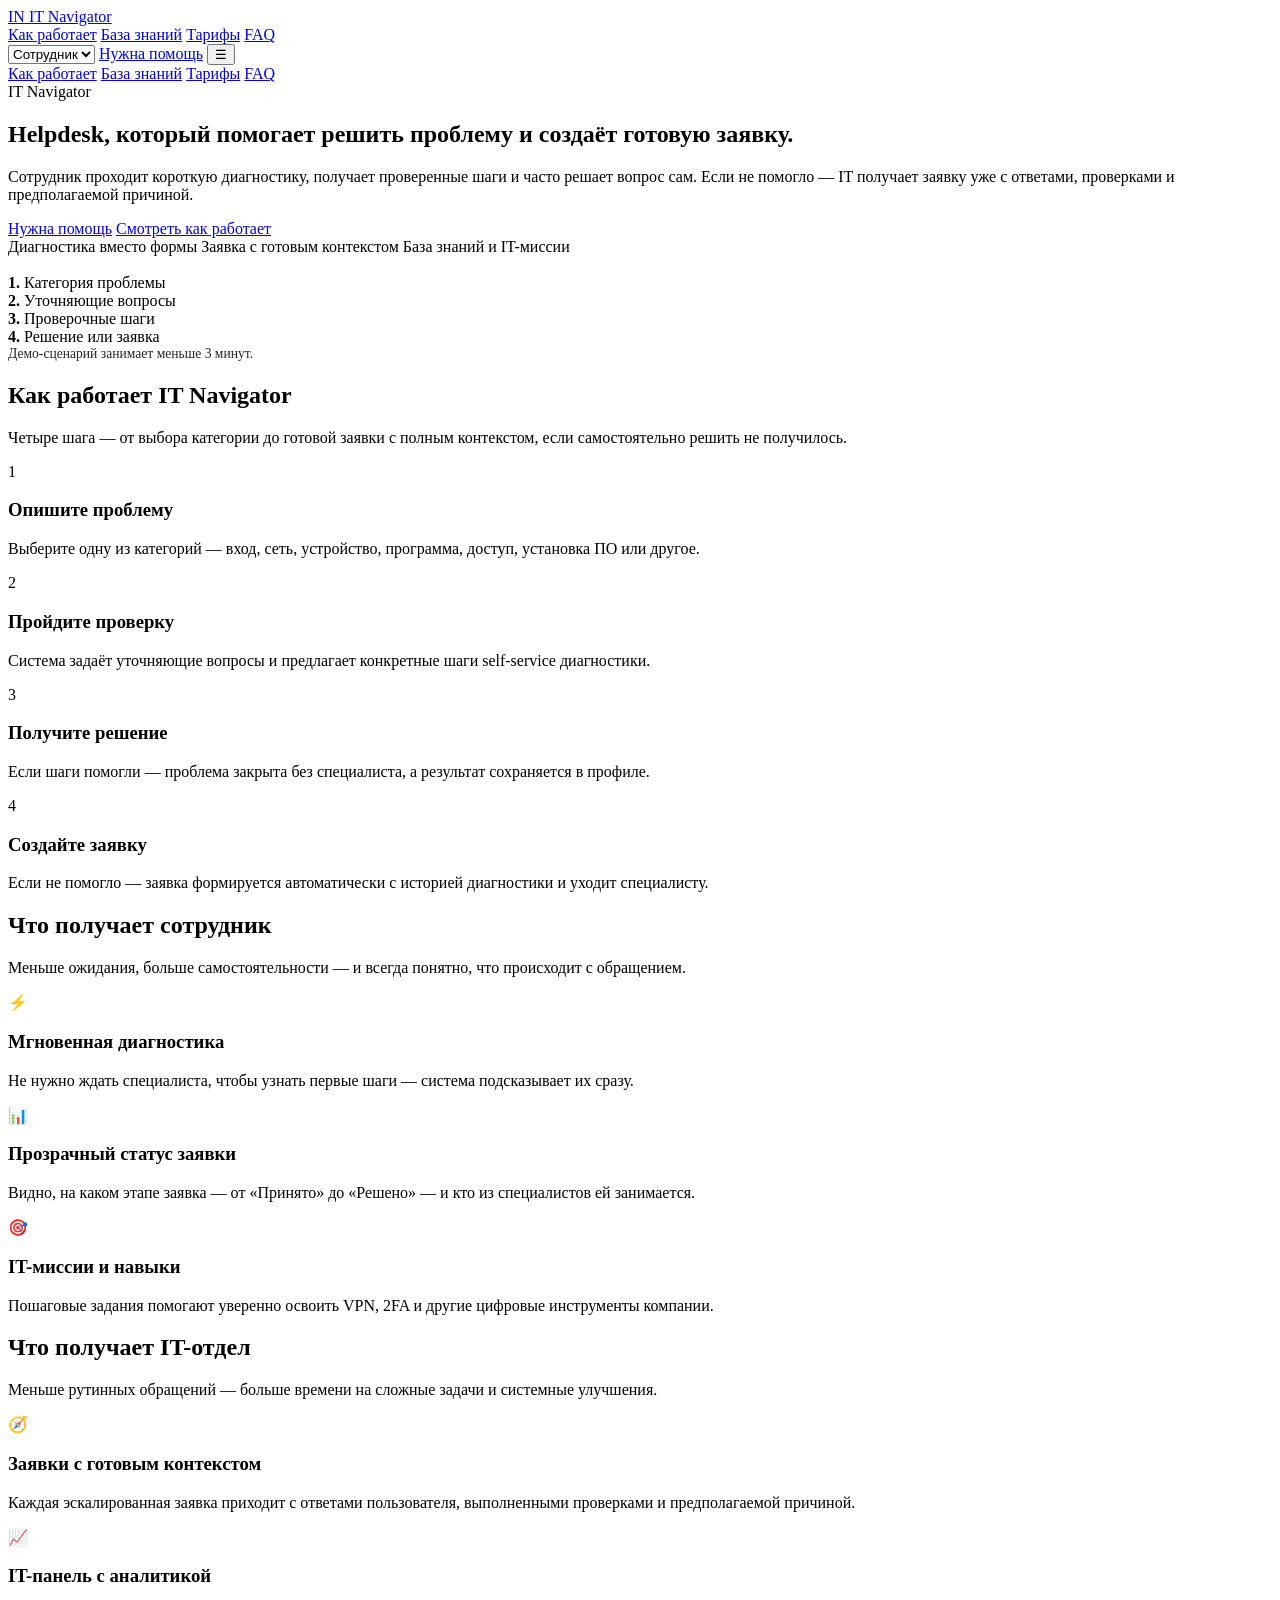
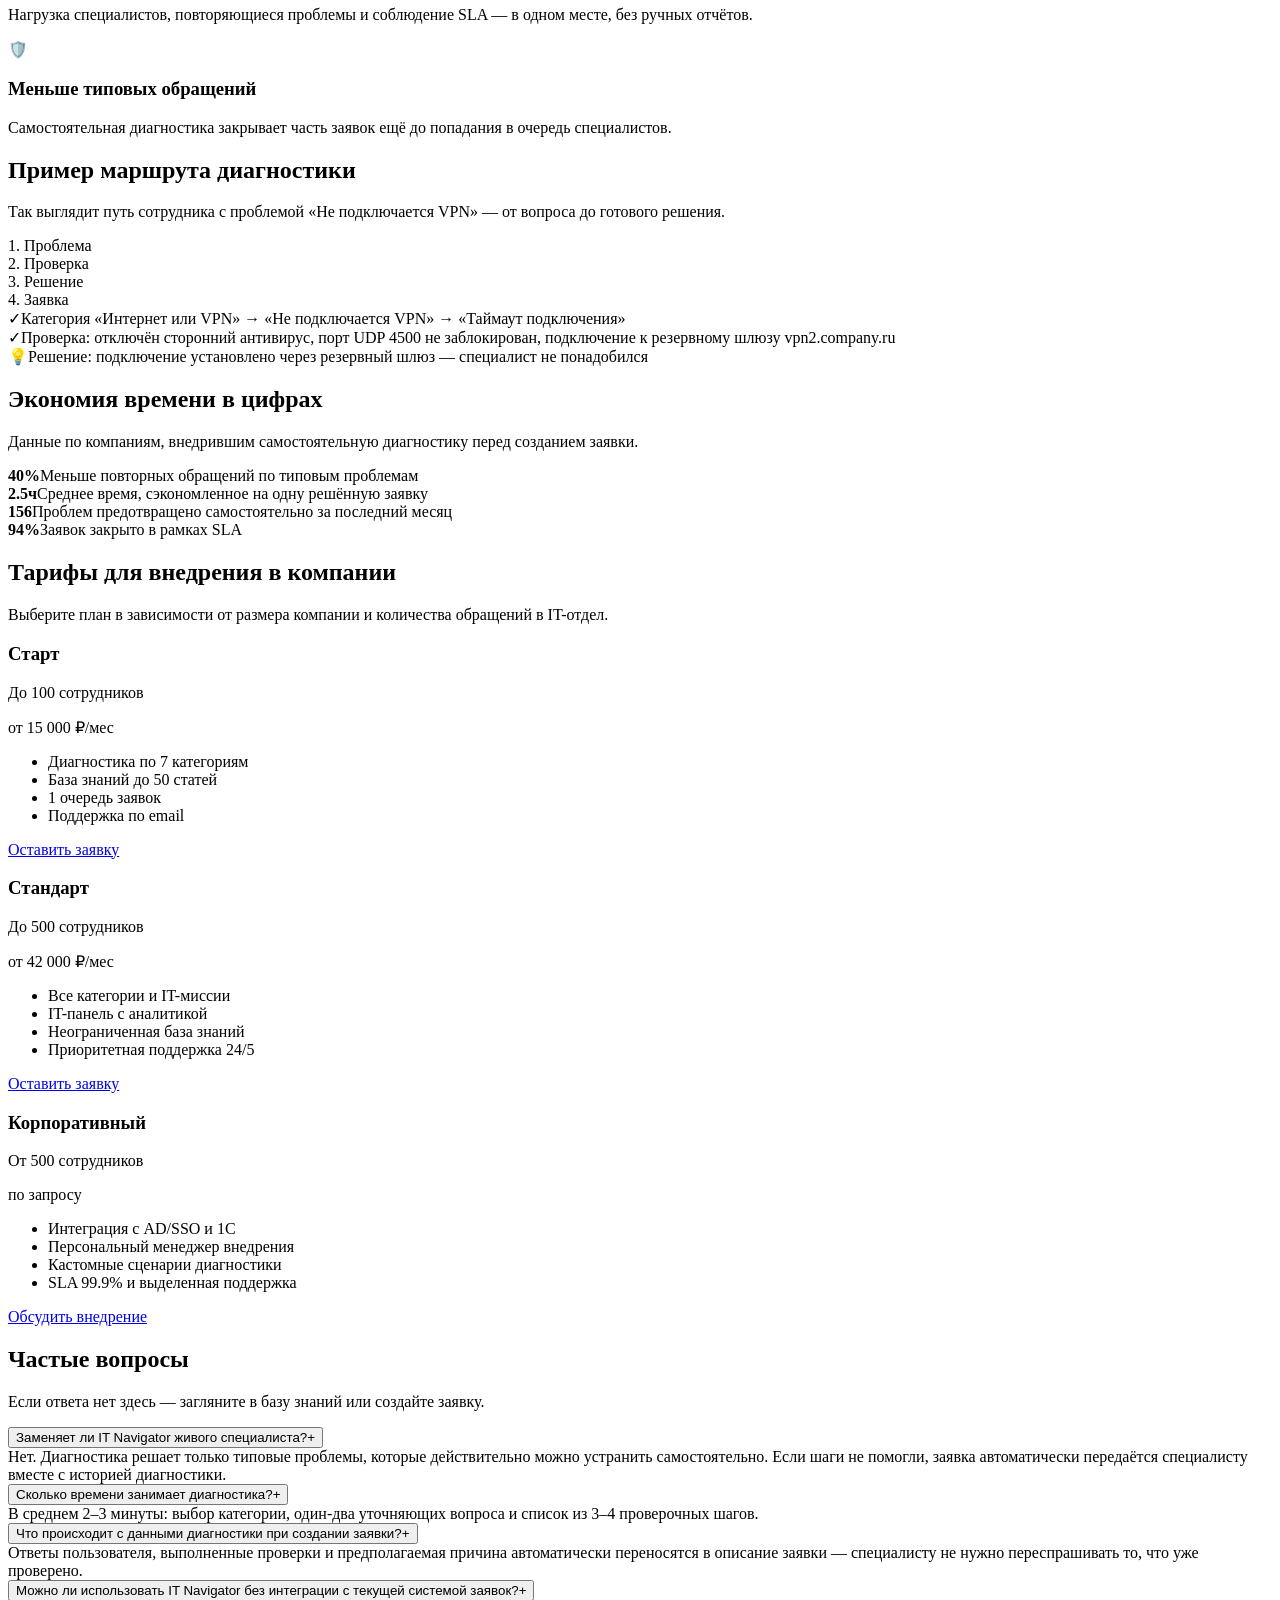
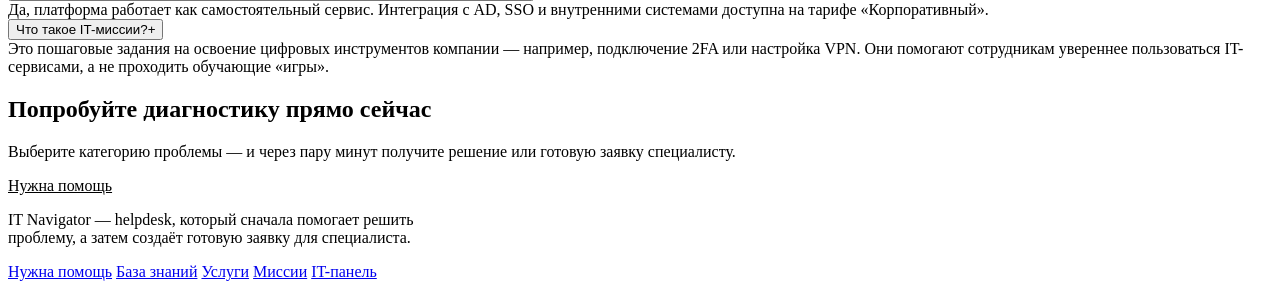
==== index.html @ 90ea07ae "Update index.html" ====
<!DOCTYPE html>
<html lang="ru">
<head>
  <meta charset="UTF-8" />
  <meta name="viewport" content="width=device-width, initial-scale=1.0" />
  <meta name="description" content="IT Navigator — helpdesk, который сначала помогает сотруднику решить проблему самостоятельно, а затем создаёт готовую заявку для IT-специалиста." />
  <title>IT Navigator — helpdesk, который сначала помогает</title>
  <link rel="stylesheet" href="css/variables.css" />
  <link rel="stylesheet" href="css/base.css" />
  <link rel="stylesheet" href="css/components.css" />
  <link rel="stylesheet" href="css/animations.css" />
  <link rel="stylesheet" href="css/pages.css" />
</head>
<body class="page-shell" data-page="home">
  <header class="site-header">
    <div class="container header-inner">
      <a class="brand" href="index.html" aria-label="IT Navigator — на главную">
        <span class="brand-mark" aria-hidden="true">IN</span>
        <span class="brand-text">IT Navigator</span>
      </a>
      <nav class="nav-desktop" aria-label="Основная навигация">
        <a class="nav-link" href="#how">Как работает</a>
        <a class="nav-link" href="pages/knowledge-base.html">База знаний</a>
        <a class="nav-link" href="#pricing">Тарифы</a>
        <a class="nav-link" href="#faq">FAQ</a>
      </nav>
      <div class="header-actions">
        <select class="role-switch" id="roleSwitch" aria-label="Роль пользователя">
          <option value="employee">Сотрудник</option>
          <option value="it">IT-отдел</option>
        </select>
        <a class="button button--primary" href="pages/help.html">Нужна помощь</a>
        <button type="button" class="nav-toggle" aria-label="Меню" aria-expanded="false" aria-controls="navMobile">☰</button>
      </div>
    </div>
    <nav class="nav-mobile container" id="navMobile" aria-label="Мобильная навигация">
      <a href="#how">Как работает</a>
      <a href="pages/knowledge-base.html">База знаний</a>
      <a href="#pricing">Тарифы</a>
      <a href="#faq">FAQ</a>
    </nav>
  </header>

  <main class="page-main page-main--landing">
    <div class="container">
      <section class="hero">
        <div class="card hero-copy reveal">
          <span class="hero-eyebrow">IT Navigator</span>
          <h1>Helpdesk, который помогает решить проблему и создаёт готовую заявку.</h1>
          <p class="lead">Сотрудник проходит короткую диагностику, получает проверенные шаги и часто решает вопрос сам. Если не помогло — IT получает заявку уже с ответами, проверками и предполагаемой причиной.</p>
          <div class="hero-cta">
            <a class="button button--primary" href="pages/help.html">Нужна помощь</a>
            <a class="button button--secondary" href="#how">Смотреть как работает</a>
          </div>
          <div class="hero-points">
            <span class="hero-point">Диагностика вместо формы</span>
            <span class="hero-point">Заявка с готовым контекстом</span>
            <span class="hero-point">База знаний и IT-миссии</span>
          </div>
          <div class="card hero-visual reveal reveal-delay-1">
            <div>
              <span class="hero-eyebrow" style="background: rgba(255,255,255,.16); color: #fff;">Маршрут диагностики</span>
              <div class="route-demo">
                <div class="route-demo-item"><strong>1.</strong>&nbsp;Категория проблемы</div>
                <div class="route-demo-item"><strong>2.</strong>&nbsp;Уточняющие вопросы</div>
                <div class="route-demo-item"><strong>3.</strong>&nbsp;Проверочные шаги</div>
                <div class="route-demo-item"><strong>4.</strong>&nbsp;Решение или заявка</div>
              </div>
            </div>
            <p style="margin-top: 0; opacity: .85; font-size: .85rem;">Демо-сценарий занимает меньше 3 минут.</p>
          </div>
        </div>
      </section>

      <section class="landing-section" id="how">
        <div class="section-heading">
          <div>
            <h2>Как работает IT Navigator</h2>
            <p class="section-lead">Четыре шага — от выбора категории до готовой заявки с полным контекстом, если самостоятельно решить не получилось.</p>
          </div>
        </div>
        <div class="steps-row">
          <div class="card step-card reveal">
            <span class="step-num">1</span>
            <h3>Опишите проблему</h3>
            <p>Выберите одну из категорий — вход, сеть, устройство, программа, доступ, установка ПО или другое.</p>
          </div>
          <div class="card step-card reveal reveal-delay-1">
            <span class="step-num">2</span>
            <h3>Пройдите проверку</h3>
            <p>Система задаёт уточняющие вопросы и предлагает конкретные шаги self-service диагностики.</p>
          </div>
          <div class="card step-card reveal reveal-delay-2">
            <span class="step-num">3</span>
            <h3>Получите решение</h3>
            <p>Если шаги помогли — проблема закрыта без специалиста, а результат сохраняется в профиле.</p>
          </div>
          <div class="card step-card reveal reveal-delay-3">
            <span class="step-num">4</span>
            <h3>Создайте заявку</h3>
            <p>Если не помогло — заявка формируется автоматически с историей диагностики и уходит специалисту.</p>
          </div>
        </div>
      </section>

      <section class="landing-section">
        <div class="section-heading">
          <div>
            <h2>Что получает сотрудник</h2>
            <p class="section-lead">Меньше ожидания, больше самостоятельности — и всегда понятно, что происходит с обращением.</p>
          </div>
        </div>
        <div class="feature-grid">
          <div class="card card-pad feature-card">
            <div class="icon-tile" aria-hidden="true">⚡</div>
            <h3>Мгновенная диагностика</h3>
            <p>Не нужно ждать специалиста, чтобы узнать первые шаги — система подсказывает их сразу.</p>
          </div>
          <div class="card card-pad feature-card">
            <div class="icon-tile icon-tile--teal" aria-hidden="true">📊</div>
            <h3>Прозрачный статус заявки</h3>
            <p>Видно, на каком этапе заявка — от «Принято» до «Решено» — и кто из специалистов ей занимается.</p>
          </div>
          <div class="card card-pad feature-card">
            <div class="icon-tile" aria-hidden="true">🎯</div>
            <h3>IT-миссии и навыки</h3>
            <p>Пошаговые задания помогают уверенно освоить VPN, 2FA и другие цифровые инструменты компании.</p>
          </div>
        </div>
      </section>

      <section class="landing-section">
        <div class="section-heading">
          <div>
            <h2>Что получает IT-отдел</h2>
            <p class="section-lead">Меньше рутинных обращений — больше времени на сложные задачи и системные улучшения.</p>
          </div>
        </div>
        <div class="feature-grid">
          <div class="card card-pad feature-card">
            <div class="icon-tile icon-tile--teal" aria-hidden="true">🧭</div>
            <h3>Заявки с готовым контекстом</h3>
            <p>Каждая эскалированная заявка приходит с ответами пользователя, выполненными проверками и предполагаемой причиной.</p>
          </div>
          <div class="card card-pad feature-card">
            <div class="icon-tile" aria-hidden="true">📈</div>
            <h3>IT-панель с аналитикой</h3>
            <p>Нагрузка специалистов, повторяющиеся проблемы и соблюдение SLA — в одном месте, без ручных отчётов.</p>
          </div>
          <div class="card card-pad feature-card">
            <div class="icon-tile icon-tile--teal" aria-hidden="true">🛡️</div>
            <h3>Меньше типовых обращений</h3>
            <p>Самостоятельная диагностика закрывает часть заявок ещё до попадания в очередь специалистов.</p>
          </div>
        </div>
      </section>

      <section class="landing-section">
        <div class="section-heading">
          <div>
            <h2>Пример маршрута диагностики</h2>
            <p class="section-lead">Так выглядит путь сотрудника с проблемой «Не подключается VPN» — от вопроса до готового решения.</p>
          </div>
        </div>
        <div class="card card-pad">
          <div class="route-progress" aria-hidden="true">
            <div class="route-step is-done">1. Проблема</div>
            <div class="route-step is-done">2. Проверка</div>
            <div class="route-step is-current">3. Решение</div>
            <div class="route-step">4. Заявка</div>
          </div>
          <div class="check-list">
            <div class="check-item"><span>✓</span><span>Категория «Интернет или VPN» → «Не подключается VPN» → «Таймаут подключения»</span></div>
            <div class="check-item"><span>✓</span><span>Проверка: отключён сторонний антивирус, порт UDP 4500 не заблокирован, подключение к резервному шлюзу vpn2.company.ru</span></div>
            <div class="check-item"><span>💡</span><span>Решение: подключение установлено через резервный шлюз — специалист не понадобился</span></div>
          </div>
        </div>
      </section>


      <section class="landing-section">
        <div class="section-heading">
          <div>
            <h2>Экономия времени в цифрах</h2>
            <p class="section-lead">Данные по компаниям, внедрившим самостоятельную диагностику перед созданием заявки.</p>
          </div>
        </div>
        <div class="metrics-grid">
          <div class="card metric-card"><strong>40%</strong><span>Меньше повторных обращений по типовым проблемам</span></div>
          <div class="card metric-card"><strong>2.5ч</strong><span>Среднее время, сэкономленное на одну решённую заявку</span></div>
          <div class="card metric-card"><strong>156</strong><span>Проблем предотвращено самостоятельно за последний месяц</span></div>
          <div class="card metric-card"><strong>94%</strong><span>Заявок закрыто в рамках SLA</span></div>
        </div>
      </section>

      <section class="landing-section" id="pricing">
        <div class="section-heading">
          <div>
            <h2>Тарифы для внедрения в компании</h2>
            <p class="section-lead">Выберите план в зависимости от размера компании и количества обращений в IT-отдел.</p>
          </div>
        </div>
        <div class="pricing-grid">
          <div class="card price-card">
            <h3>Старт</h3>
            <p class="text-muted">До 100 сотрудников</p>
            <div class="price">от 15 000 ₽/мес</div>
            <ul>
              <li>Диагностика по 7 категориям</li>
              <li>База знаний до 50 статей</li>
              <li>1 очередь заявок</li>
              <li>Поддержка по email</li>
            </ul>
            <a class="button button--secondary button--block" href="pages/services.html">Оставить заявку</a>
          </div>
          <div class="card price-card is-featured">
            <h3>Стандарт</h3>
            <p class="text-muted">До 500 сотрудников</p>
            <div class="price">от 42 000 ₽/мес</div>
            <ul>
              <li>Все категории и IT-миссии</li>
              <li>IT-панель с аналитикой</li>
              <li>Неограниченная база знаний</li>
              <li>Приоритетная поддержка 24/5</li>
            </ul>
            <a class="button button--primary button--block" href="pages/services.html">Оставить заявку</a>
          </div>
          <div class="card price-card">
            <h3>Корпоративный</h3>
            <p class="text-muted">От 500 сотрудников</p>
            <div class="price">по запросу</div>
            <ul>
              <li>Интеграция с AD/SSO и 1С</li>
              <li>Персональный менеджер внедрения</li>
              <li>Кастомные сценарии диагностики</li>
              <li>SLA 99.9% и выделенная поддержка</li>
            </ul>
            <a class="button button--secondary button--block" href="pages/services.html">Обсудить внедрение</a>
          </div>
        </div>
      </section>

      <section class="landing-section" id="faq">
        <div class="section-heading">
          <div>
            <h2>Частые вопросы</h2>
            <p class="section-lead">Если ответа нет здесь — загляните в базу знаний или создайте заявку.</p>
          </div>
        </div>
        <div class="faq-list">
          <div class="card faq-item">
            <button type="button" class="faq-question" aria-expanded="false">
              <span>Заменяет ли IT Navigator живого специалиста?</span><span aria-hidden="true">+</span>
            </button>
            <div class="faq-answer"><div>Нет. Диагностика решает только типовые проблемы, которые действительно можно устранить самостоятельно. Если шаги не помогли, заявка автоматически передаётся специалисту вместе с историей диагностики.</div></div>
          </div>
          <div class="card faq-item">
            <button type="button" class="faq-question" aria-expanded="false">
              <span>Сколько времени занимает диагностика?</span><span aria-hidden="true">+</span>
            </button>
            <div class="faq-answer"><div>В среднем 2–3 минуты: выбор категории, один-два уточняющих вопроса и список из 3–4 проверочных шагов.</div></div>
          </div>
          <div class="card faq-item">
            <button type="button" class="faq-question" aria-expanded="false">
              <span>Что происходит с данными диагностики при создании заявки?</span><span aria-hidden="true">+</span>
            </button>
            <div class="faq-answer"><div>Ответы пользователя, выполненные проверки и предполагаемая причина автоматически переносятся в описание заявки — специалисту не нужно переспрашивать то, что уже проверено.</div></div>
          </div>
          <div class="card faq-item">
            <button type="button" class="faq-question" aria-expanded="false">
              <span>Можно ли использовать IT Navigator без интеграции с текущей системой заявок?</span><span aria-hidden="true">+</span>
            </button>
            <div class="faq-answer"><div>Да, платформа работает как самостоятельный сервис. Интеграция с AD, SSO и внутренними системами доступна на тарифе «Корпоративный».</div></div>
          </div>
          <div class="card faq-item">
            <button type="button" class="faq-question" aria-expanded="false">
              <span>Что такое IT-миссии?</span><span aria-hidden="true">+</span>
            </button>
            <div class="faq-answer"><div>Это пошаговые задания на освоение цифровых инструментов компании — например, подключение 2FA или настройка VPN. Они помогают сотрудникам увереннее пользоваться IT-сервисами, а не проходить обучающие «игры».</div></div>
          </div>
        </div>
      </section>

      <section class="landing-section">
        <div class="cta-banner">
          <div>
            <h2>Попробуйте диагностику прямо сейчас</h2>
            <p>Выберите категорию проблемы — и через пару минут получите решение или готовую заявку специалисту.</p>
          </div>
          <a class="button button--primary" style="background: #fff; color: var(--primary);" href="pages/help.html">Нужна помощь</a>
        </div>
      </section>
    </div>
  </main>

  <footer class="site-footer">
    <div class="container footer-inner">
      <p style="max-width: 420px;">IT Navigator — helpdesk, который сначала помогает решить проблему, а затем создаёт готовую заявку для специалиста.</p>
      <nav class="footer-links" aria-label="Ссылки в подвале">
        <a href="pages/help.html">Нужна помощь</a>
        <a href="pages/knowledge-base.html">База знаний</a>
        <a href="pages/services.html">Услуги</a>
        <a href="pages/missions.html">Миссии</a>
        <a href="pages/dashboard.html">IT-панель</a>
      </nav>
    </div>
  </footer>

  <div class="toast-region" id="toastRegion" aria-live="polite" aria-atomic="true"></div>

  <script src="js/data.js"></script>
  <script src="js/navigation.js"></script>
  <script src="js/tickets.js"></script>
  <script src="js/profile.js"></script>
  <script src="js/diagnostics.js"></script>
  <script src="js/missions.js"></script>
  <script src="js/app.js"></script>
  <script>
    document.querySelectorAll('.faq-question').forEach(btn => {
      btn.addEventListener('click', () => {
        var item = btn.closest('.faq-item');
        var isOpen = item.classList.toggle('is-open');
        btn.setAttribute('aria-expanded', isOpen ? 'true' : 'false');
      });
    });
  </script>
</body>
</html>
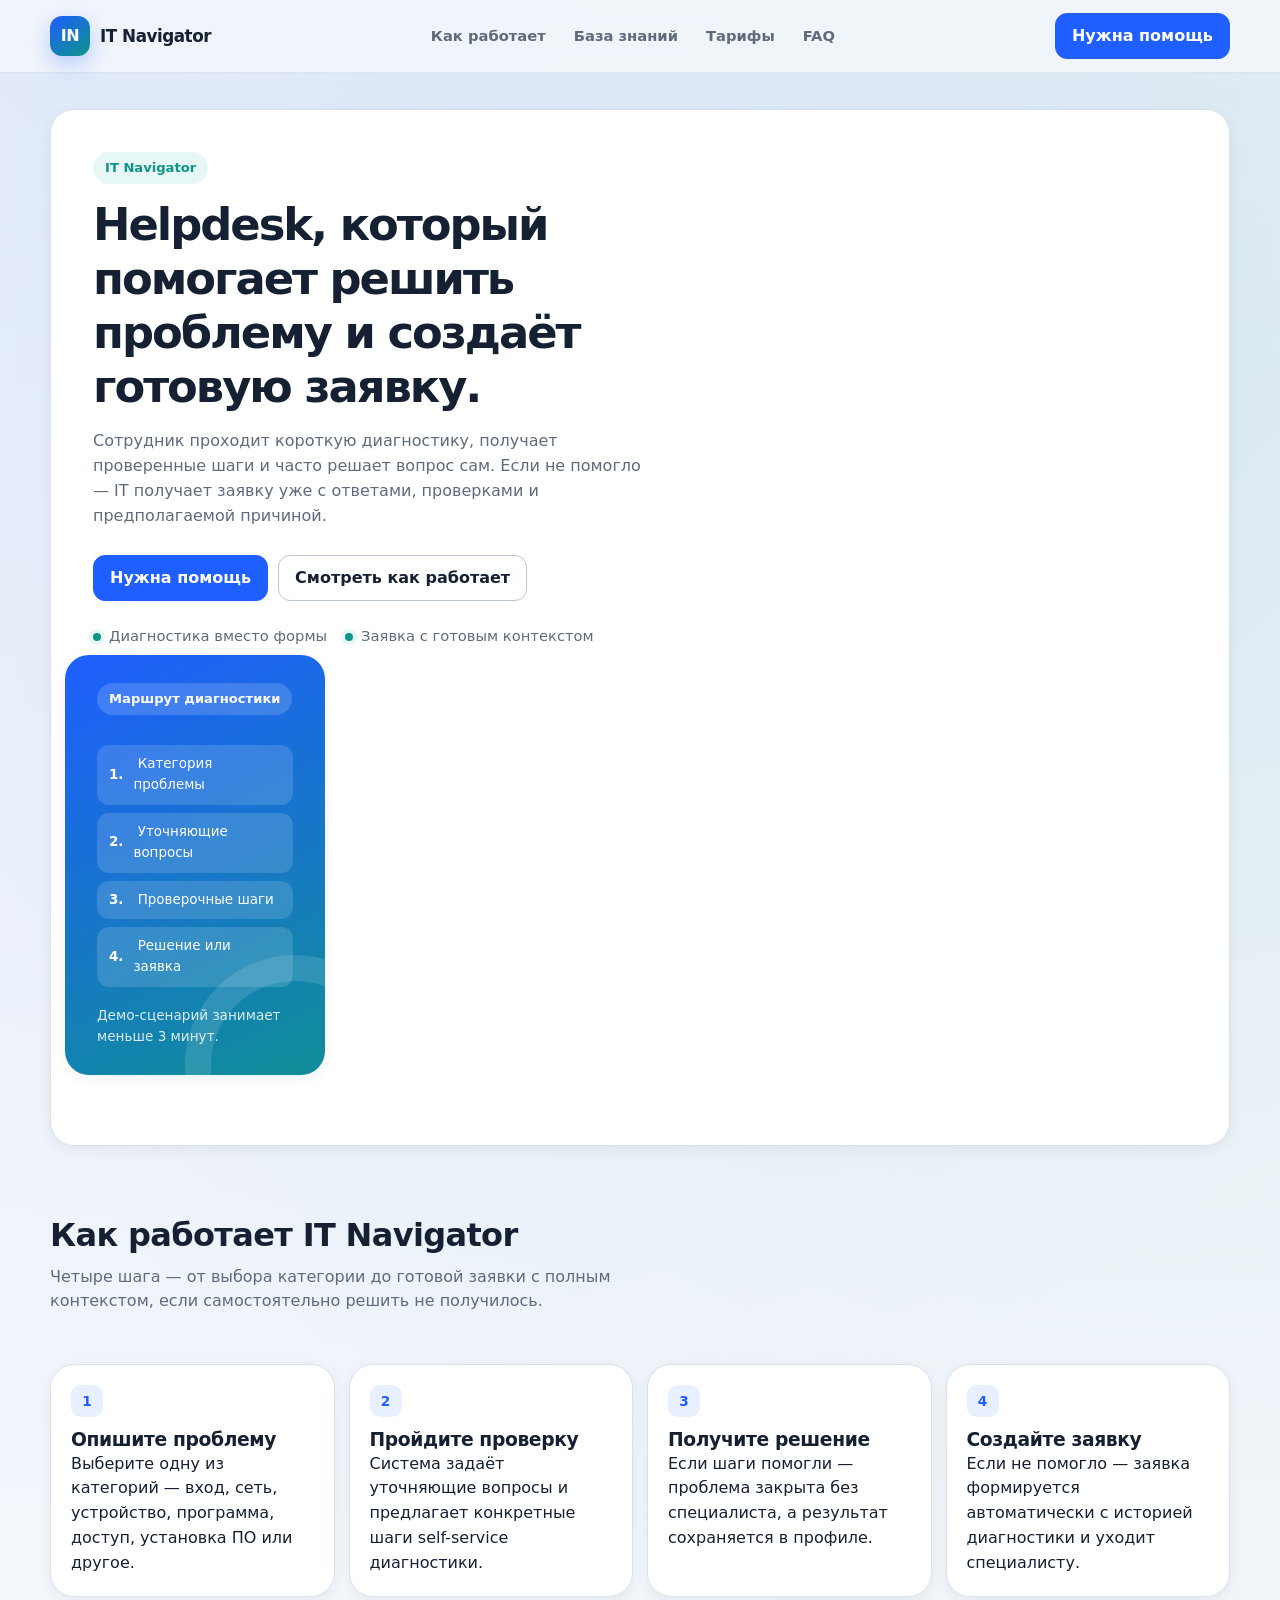
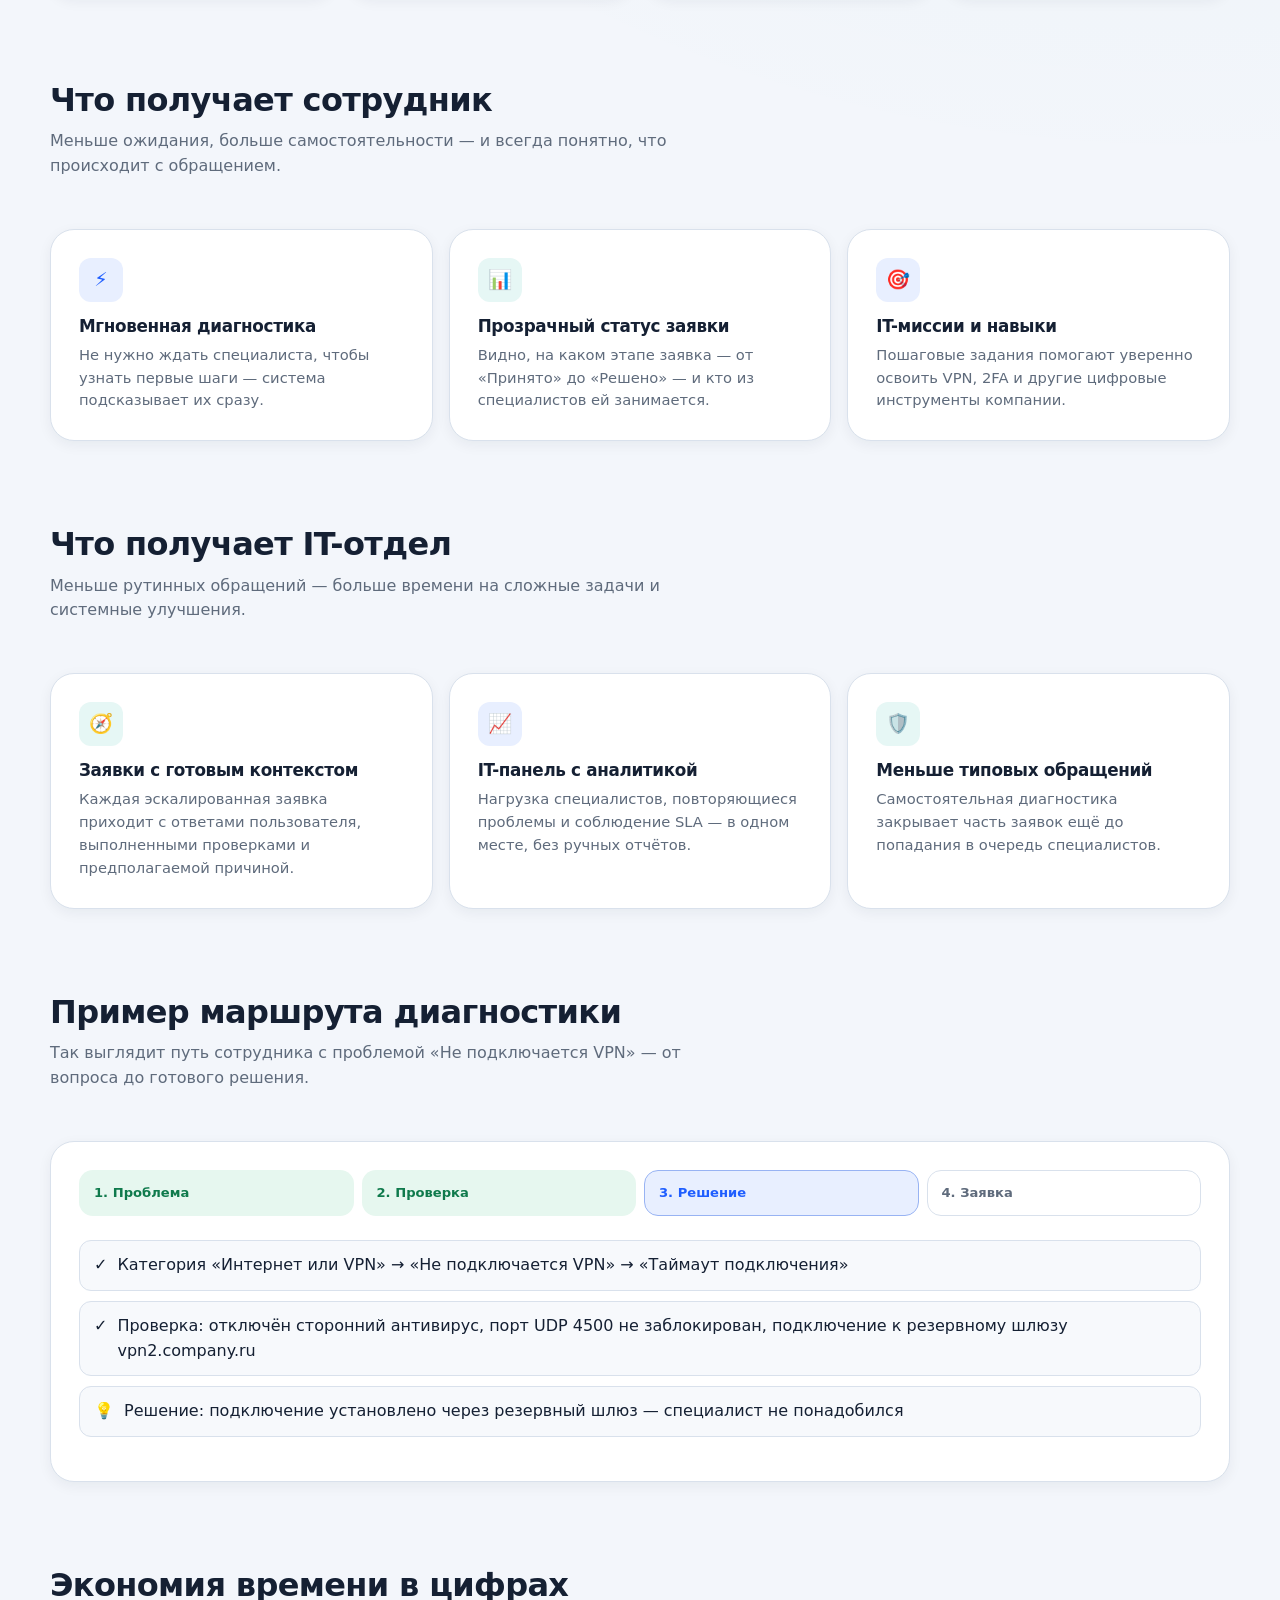
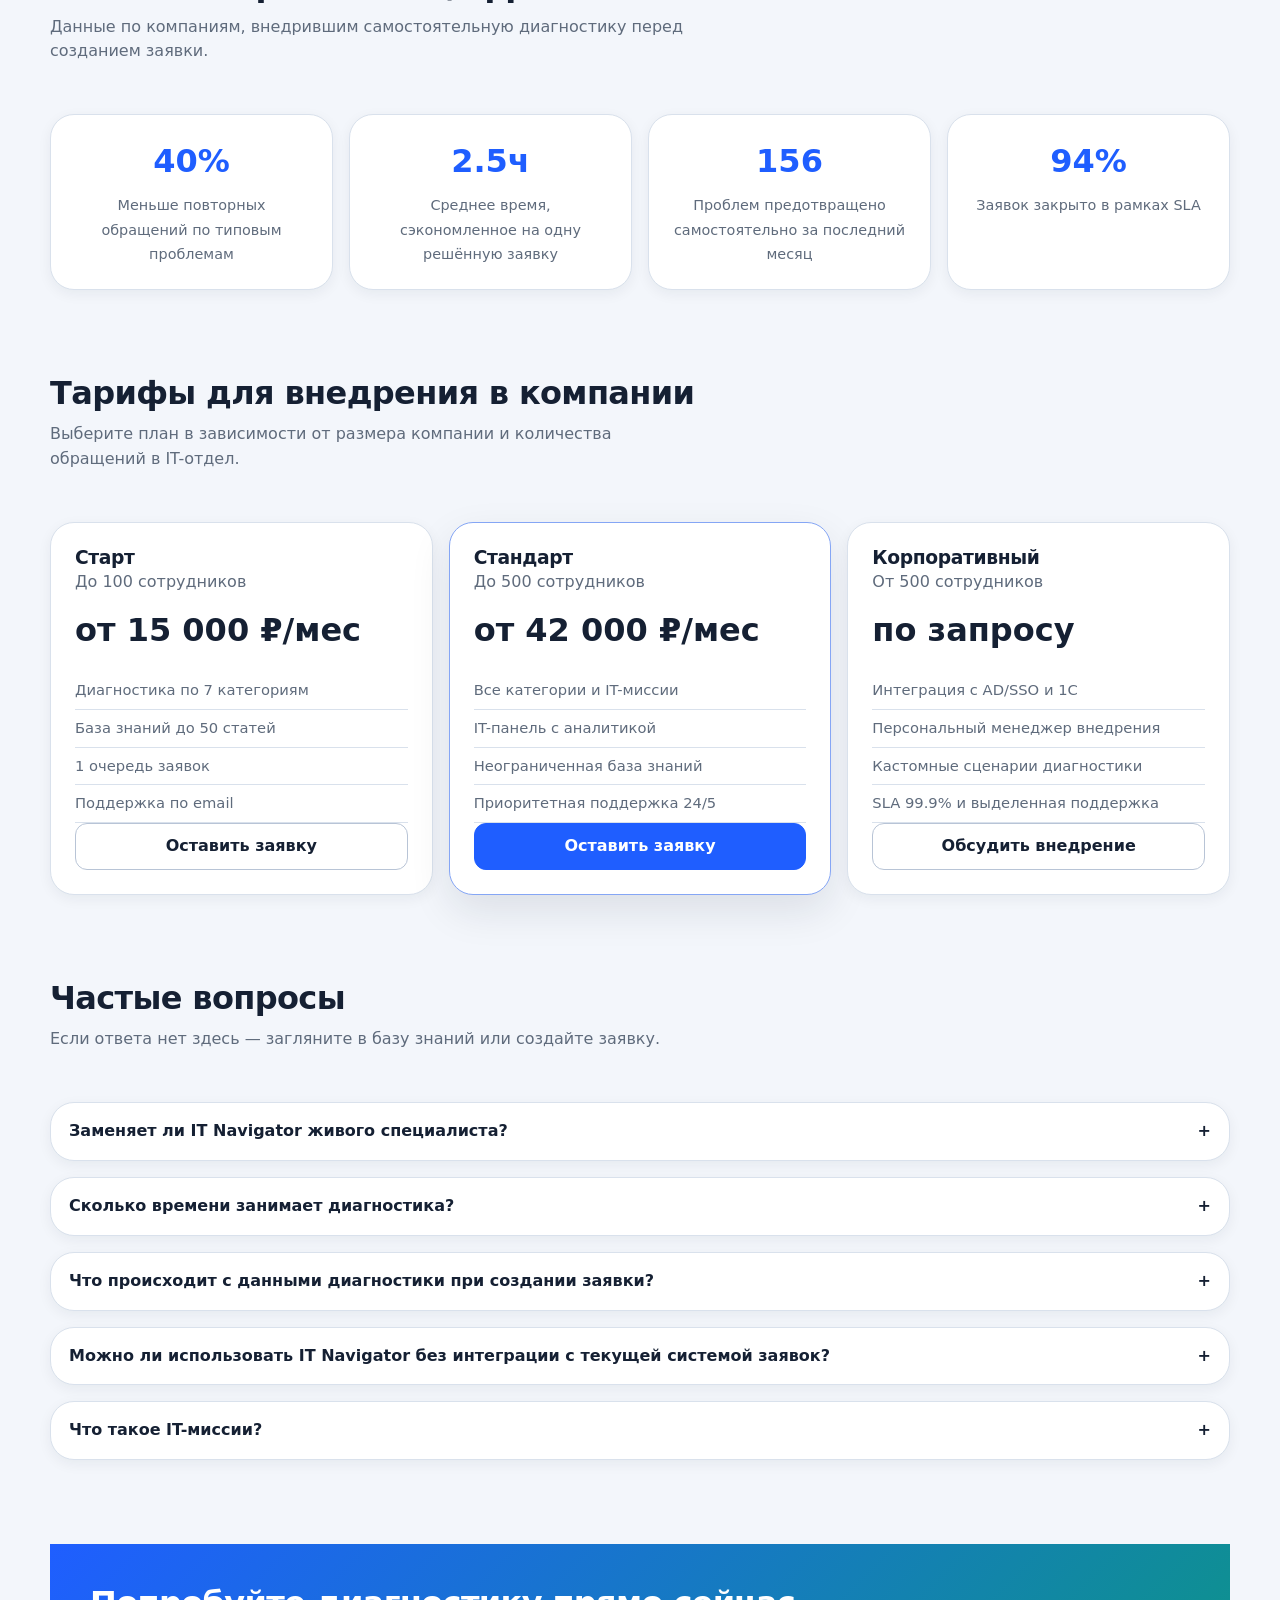
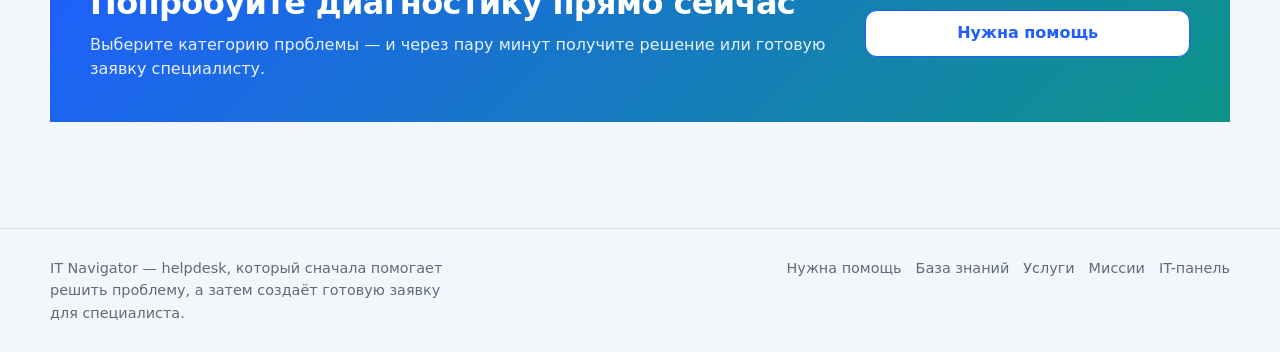
==== commit 0f3a1fc9: "Update index.html" ====
--- a/index.html
+++ b/index.html
@@ -25,10 +25,6 @@
         <a class="nav-link" href="#faq">FAQ</a>
       </nav>
       <div class="header-actions">
-        <select class="role-switch" id="roleSwitch" aria-label="Роль пользователя">
-          <option value="employee">Сотрудник</option>
-          <option value="it">IT-отдел</option>
-        </select>
         <a class="button button--primary" href="pages/help.html">Нужна помощь</a>
         <button type="button" class="nav-toggle" aria-label="Меню" aria-expanded="false" aria-controls="navMobile">☰</button>
       </div>
--- a/css/variables.css
+++ b/css/variables.css
@@ -0,0 +1,52 @@
+/* ================================================================
+   IT Navigator — дизайн-токены
+   ================================================================ */
+:root {
+  color-scheme: light;
+
+  --bg: #f3f6fb;
+  --bg-elevated: #eef3fa;
+  --surface: #ffffff;
+  --surface-soft: #f7f9fc;
+  --surface-accent: #e8f0ff;
+  --surface-teal: #e7f7f5;
+
+  --text: #152033;
+  --text-muted: #5f6b7c;
+  --text-inverse: #ffffff;
+
+  --border: #d9e1ec;
+  --border-strong: #b8c4d6;
+
+  --primary: #1f5eff;
+  --primary-hover: #1648d4;
+  --primary-soft: #e8efff;
+  --teal: #0d9488;
+  --teal-hover: #0b7f75;
+  --teal-soft: #e6f7f5;
+  --graphite: #2b3648;
+
+  --success: #0f7a4c;
+  --success-soft: #e6f7ef;
+  --warning: #a35c00;
+  --warning-soft: #fff4de;
+  --danger: #b42318;
+  --danger-soft: #fdecea;
+  --info: #175cd3;
+  --info-soft: #eaf2ff;
+
+  --shadow-sm: 0 4px 14px rgba(21, 32, 51, 0.06);
+  --shadow-md: 0 16px 40px rgba(21, 32, 51, 0.1);
+  --shadow-lg: 0 28px 70px rgba(21, 32, 51, 0.14);
+
+  --radius-sm: 10px;
+  --radius-md: 16px;
+  --radius-lg: 24px;
+  --radius-xl: 32px;
+
+  --container: 1180px;
+  --header-h: 72px;
+  --transition: 180ms ease;
+  --font: "Segoe UI", "IBM Plex Sans", ui-sans-serif, system-ui, sans-serif;
+  --font-display: "Segoe UI Semibold", "IBM Plex Sans", ui-sans-serif, system-ui, sans-serif;
+}
--- a/css/base.css
+++ b/css/base.css
@@ -0,0 +1,132 @@
+/* ================================================================
+   Базовые стили и типографика
+   ================================================================ */
+*,
+*::before,
+*::after {
+  box-sizing: border-box;
+}
+
+html {
+  scroll-behavior: smooth;
+}
+
+body {
+  margin: 0;
+  min-width: 320px;
+  min-height: 100vh;
+  font-family: var(--font);
+  color: var(--text);
+  background:
+    radial-gradient(circle at 8% -10%, rgba(31, 94, 255, 0.1), transparent 36%),
+    radial-gradient(circle at 92% 8%, rgba(13, 148, 136, 0.08), transparent 28%),
+    var(--bg);
+  line-height: 1.55;
+}
+
+img,
+svg {
+  display: block;
+  max-width: 100%;
+}
+
+a {
+  color: inherit;
+  text-decoration: none;
+}
+
+button,
+input,
+select,
+textarea {
+  font: inherit;
+}
+
+button,
+select {
+  cursor: pointer;
+}
+
+button:focus-visible,
+input:focus-visible,
+select:focus-visible,
+textarea:focus-visible,
+a:focus-visible,
+[tabindex]:focus-visible {
+  outline: 3px solid rgba(31, 94, 255, 0.28);
+  outline-offset: 2px;
+}
+
+h1, h2, h3, h4 {
+  margin: 0;
+  font-family: var(--font-display);
+  line-height: 1.2;
+  letter-spacing: -0.02em;
+}
+
+p {
+  margin: 0;
+}
+
+ul, ol {
+  margin: 0;
+  padding: 0;
+}
+
+.container {
+  width: min(calc(100% - 32px), var(--container));
+  margin-inline: auto;
+}
+
+.sr-only {
+  position: absolute;
+  width: 1px;
+  height: 1px;
+  padding: 0;
+  margin: -1px;
+  overflow: hidden;
+  clip: rect(0, 0, 0, 0);
+  white-space: nowrap;
+  border: 0;
+}
+
+.hidden {
+  display: none !important;
+}
+
+.page-shell {
+  display: flex;
+  flex-direction: column;
+  min-height: 100vh;
+}
+
+.page-main {
+  flex: 1;
+  padding: 28px 0 64px;
+}
+
+.page-main--landing {
+  padding-top: 0;
+}
+
+.text-muted {
+  color: var(--text-muted);
+}
+
+.text-center {
+  text-align: center;
+}
+
+.stack-sm > * + * { margin-top: 8px; }
+.stack-md > * + * { margin-top: 16px; }
+.stack-lg > * + * { margin-top: 28px; }
+
+@media (max-width: 720px) {
+  .container {
+    width: min(calc(100% - 20px), var(--container));
+  }
+
+  .page-main {
+    padding: 20px 0 48px;
+  }
+}
--- a/css/components.css
+++ b/css/components.css
@@ -0,0 +1,575 @@
+/* ================================================================
+   Переиспользуемые компоненты
+   ================================================================ */
+
+/* --- Header / Nav --- */
+.site-header {
+  position: sticky;
+  top: 0;
+  z-index: 40;
+  border-bottom: 1px solid color-mix(in srgb, var(--border) 85%, transparent);
+  background: color-mix(in srgb, var(--bg) 88%, transparent);
+  backdrop-filter: blur(14px);
+}
+
+.header-inner {
+  display: flex;
+  align-items: center;
+  justify-content: space-between;
+  gap: 16px;
+  min-height: var(--header-h);
+}
+
+.brand {
+  display: inline-flex;
+  align-items: center;
+  gap: 10px;
+  font-weight: 800;
+  letter-spacing: -0.03em;
+}
+
+.brand-mark {
+  display: grid;
+  place-items: center;
+  width: 40px;
+  height: 40px;
+  border-radius: 12px;
+  color: #fff;
+  background: linear-gradient(145deg, #1f5eff, #0d9488);
+  box-shadow: 0 8px 22px rgba(31, 94, 255, 0.28);
+}
+
+.brand-text {
+  font-size: 1.05rem;
+}
+
+.nav-desktop {
+  display: flex;
+  align-items: center;
+  gap: 4px;
+}
+
+.nav-link {
+  padding: 8px 12px;
+  border-radius: 10px;
+  color: var(--text-muted);
+  font-weight: 650;
+  font-size: 0.92rem;
+  transition: background var(--transition), color var(--transition);
+}
+
+.nav-link:hover,
+.nav-link.is-active {
+  color: var(--primary);
+  background: var(--primary-soft);
+}
+
+.header-actions {
+  display: flex;
+  align-items: center;
+  gap: 8px;
+}
+
+.role-switch {
+  min-height: 40px;
+  padding: 8px 34px 8px 12px;
+  border: 1px solid var(--border-strong);
+  border-radius: 12px;
+  color: var(--text);
+  background: var(--surface);
+  font-size: 0.88rem;
+  font-weight: 700;
+}
+
+.nav-toggle {
+  display: none;
+  width: 42px;
+  height: 42px;
+  border: 1px solid var(--border);
+  border-radius: 12px;
+  background: var(--surface);
+}
+
+.nav-mobile {
+  display: none;
+  padding: 0 0 14px;
+}
+
+.nav-mobile.is-open {
+  display: grid;
+  gap: 4px;
+}
+
+.nav-mobile a {
+  padding: 10px 12px;
+  border-radius: 10px;
+  color: var(--text-muted);
+  font-weight: 650;
+}
+
+.nav-mobile a:hover,
+.nav-mobile a.is-active {
+  color: var(--primary);
+  background: var(--primary-soft);
+}
+
+/* --- Buttons --- */
+.button {
+  display: inline-flex;
+  align-items: center;
+  justify-content: center;
+  gap: 8px;
+  min-height: 44px;
+  padding: 10px 16px;
+  border: 1px solid transparent;
+  border-radius: 12px;
+  font-weight: 700;
+  color: var(--text);
+  background: var(--surface);
+  transition: transform var(--transition), background var(--transition), border-color var(--transition), box-shadow var(--transition);
+}
+
+.button:hover { transform: translateY(-1px); }
+.button:active { transform: translateY(0); }
+.button:disabled {
+  opacity: 0.6;
+  cursor: not-allowed;
+  transform: none;
+}
+
+.button--primary {
+  color: #fff;
+  background: var(--primary);
+  border-color: var(--primary);
+}
+
+.button--primary:hover {
+  background: var(--primary-hover);
+  border-color: var(--primary-hover);
+}
+
+.button--teal {
+  color: #fff;
+  background: var(--teal);
+  border-color: var(--teal);
+}
+
+.button--teal:hover {
+  background: var(--teal-hover);
+}
+
+.button--secondary {
+  border-color: var(--border-strong);
+  background: var(--surface);
+}
+
+.button--ghost {
+  background: transparent;
+  border-color: transparent;
+  color: var(--text-muted);
+}
+
+.button--danger {
+  color: var(--danger);
+  background: var(--danger-soft);
+}
+
+.button--small {
+  min-height: 36px;
+  padding: 7px 12px;
+  font-size: 0.875rem;
+  border-radius: 10px;
+}
+
+.button--block { width: 100%; }
+
+/* --- Cards --- */
+.card {
+  background: var(--surface);
+  border: 1px solid var(--border);
+  border-radius: var(--radius-lg);
+  box-shadow: var(--shadow-sm);
+}
+
+.card--hover {
+  transition: transform var(--transition), box-shadow var(--transition), border-color var(--transition);
+}
+
+.card--hover:hover {
+  transform: translateY(-3px);
+  box-shadow: var(--shadow-md);
+  border-color: color-mix(in srgb, var(--primary) 35%, var(--border));
+}
+
+.card-pad { padding: clamp(18px, 3vw, 28px); }
+
+/* --- Badges --- */
+.badge {
+  display: inline-flex;
+  align-items: center;
+  gap: 6px;
+  width: fit-content;
+  min-height: 28px;
+  padding: 4px 10px;
+  border-radius: 999px;
+  font-size: 0.78rem;
+  font-weight: 750;
+  white-space: nowrap;
+}
+
+.badge--new,
+.badge--accepted { color: var(--info); background: var(--info-soft); }
+.badge--assigned { color: var(--primary); background: var(--primary-soft); }
+.badge--progress,
+.badge--diagnostics { color: var(--warning); background: var(--warning-soft); }
+.badge--waiting { color: #854d0e; background: #fef3c7; }
+.badge--resolved,
+.badge--done { color: var(--success); background: var(--success-soft); }
+.badge--low { color: var(--info); background: var(--info-soft); }
+.badge--medium { color: var(--warning); background: var(--warning-soft); }
+.badge--high { color: #854d0e; background: #fef3c7; }
+.badge--critical { color: var(--danger); background: var(--danger-soft); }
+.badge--teal { color: var(--teal); background: var(--teal-soft); }
+
+/* --- Forms --- */
+.field { min-width: 0; }
+
+.field-label {
+  display: flex;
+  justify-content: space-between;
+  gap: 10px;
+  margin-bottom: 7px;
+  font-size: 0.9rem;
+  font-weight: 700;
+}
+
+.required::after {
+  content: " *";
+  color: var(--danger);
+}
+
+.field-hint {
+  color: var(--text-muted);
+  font-size: 0.78rem;
+  font-weight: 500;
+}
+
+.control {
+  width: 100%;
+  min-height: 46px;
+  padding: 11px 13px;
+  border: 1px solid var(--border-strong);
+  border-radius: 12px;
+  color: var(--text);
+  background: var(--surface);
+  transition: border-color var(--transition), box-shadow var(--transition);
+}
+
+.control:hover {
+  border-color: color-mix(in srgb, var(--primary) 45%, var(--border-strong));
+}
+
+.control:focus {
+  border-color: var(--primary);
+  box-shadow: 0 0 0 4px rgba(31, 94, 255, 0.12);
+  outline: none;
+}
+
+textarea.control {
+  min-height: 140px;
+  resize: vertical;
+}
+
+.control.is-invalid {
+  border-color: var(--danger);
+  box-shadow: 0 0 0 4px color-mix(in srgb, var(--danger-soft) 70%, transparent);
+}
+
+.error-message {
+  min-height: 18px;
+  margin-top: 5px;
+  color: var(--danger);
+  font-size: 0.79rem;
+}
+
+.form-grid {
+  display: grid;
+  grid-template-columns: repeat(2, minmax(0, 1fr));
+  gap: 16px;
+}
+
+.field--full { grid-column: 1 / -1; }
+
+.checkbox-row {
+  display: flex;
+  align-items: flex-start;
+  gap: 10px;
+  color: var(--text-muted);
+  font-size: 0.9rem;
+}
+
+.checkbox-row input {
+  width: 18px;
+  height: 18px;
+  margin-top: 2px;
+  accent-color: var(--primary);
+}
+
+.file-box {
+  position: relative;
+  display: grid;
+  place-items: center;
+  min-height: 110px;
+  padding: 18px;
+  border: 1.5px dashed var(--border-strong);
+  border-radius: 14px;
+  text-align: center;
+  color: var(--text-muted);
+  background: var(--surface-soft);
+}
+
+.file-box input {
+  position: absolute;
+  inset: 0;
+  opacity: 0;
+  cursor: pointer;
+}
+
+.file-list {
+  display: grid;
+  gap: 8px;
+  margin-top: 10px;
+}
+
+.file-item {
+  display: flex;
+  justify-content: space-between;
+  gap: 12px;
+  padding: 9px 11px;
+  border-radius: 10px;
+  background: var(--surface-soft);
+  color: var(--text-muted);
+  font-size: 0.84rem;
+}
+
+/* --- Progress / Route --- */
+.route-progress {
+  display: grid;
+  grid-template-columns: repeat(4, minmax(0, 1fr));
+  gap: 8px;
+  margin-bottom: 24px;
+}
+
+.route-step {
+  position: relative;
+  padding: 12px 14px;
+  border-radius: 14px;
+  background: var(--surface);
+  border: 1px solid var(--border);
+  color: var(--text-muted);
+  font-size: 0.82rem;
+  font-weight: 700;
+}
+
+.route-step.is-done {
+  color: var(--success);
+  background: var(--success-soft);
+  border-color: transparent;
+}
+
+.route-step.is-current,
+.route-step.is-active {
+  color: var(--primary);
+  background: var(--primary-soft);
+  border-color: color-mix(in srgb, var(--primary) 35%, var(--border));
+}
+
+.progress-bar {
+  height: 8px;
+  border-radius: 999px;
+  background: var(--border);
+  overflow: hidden;
+}
+
+.progress-bar > span {
+  display: block;
+  height: 100%;
+  border-radius: inherit;
+  background: linear-gradient(90deg, var(--primary), var(--teal));
+  transition: width 320ms ease;
+}
+
+/* --- Tables / lists --- */
+.toolbar {
+  display: grid;
+  grid-template-columns: minmax(200px, 1fr) repeat(3, minmax(140px, 0.4fr));
+  gap: 12px;
+  margin-bottom: 16px;
+}
+
+.table-wrap { overflow-x: auto; }
+
+table {
+  width: 100%;
+  border-collapse: collapse;
+  min-width: 760px;
+}
+
+th, td {
+  padding: 13px 14px;
+  border-bottom: 1px solid var(--border);
+  text-align: left;
+  vertical-align: middle;
+}
+
+th {
+  color: var(--text-muted);
+  background: var(--surface-soft);
+  font-size: 0.75rem;
+  text-transform: uppercase;
+  letter-spacing: 0.05em;
+}
+
+td { font-size: 0.9rem; }
+
+tbody tr:hover { background: var(--surface-soft); }
+
+.ticket-id {
+  font-family: ui-monospace, SFMono-Regular, Menlo, Consolas, monospace;
+  color: var(--primary);
+  font-weight: 800;
+  font-size: 0.82rem;
+}
+
+/* --- Stats --- */
+.stats-grid {
+  display: grid;
+  grid-template-columns: repeat(auto-fit, minmax(150px, 1fr));
+  gap: 12px;
+  margin-bottom: 20px;
+}
+
+.stat-card {
+  padding: 16px 18px;
+}
+
+.stat-card span {
+  color: var(--text-muted);
+  font-size: 0.84rem;
+}
+
+.stat-card strong {
+  display: block;
+  margin-top: 4px;
+  font-size: 1.7rem;
+  line-height: 1.1;
+}
+
+/* --- Empty / toast / modal --- */
+.empty-state {
+  padding: 48px 24px;
+  text-align: center;
+}
+
+.empty-state h3 { margin-bottom: 8px; }
+.empty-state p {
+  max-width: 460px;
+  margin: 0 auto 18px;
+  color: var(--text-muted);
+}
+
+.toast-region {
+  position: fixed;
+  right: 20px;
+  bottom: 20px;
+  z-index: 80;
+  display: grid;
+  gap: 10px;
+  width: min(380px, calc(100% - 40px));
+}
+
+.toast {
+  display: flex;
+  gap: 10px;
+  padding: 14px 16px;
+  border: 1px solid var(--border);
+  border-radius: 14px;
+  background: var(--surface);
+  box-shadow: var(--shadow-md);
+}
+
+.toast--success { border-left: 4px solid var(--success); }
+.toast--error { border-left: 4px solid var(--danger); }
+.toast--info { border-left: 4px solid var(--primary); }
+
+.site-footer {
+  border-top: 1px solid var(--border);
+  padding: 28px 0;
+  color: var(--text-muted);
+  font-size: 0.9rem;
+}
+
+.footer-inner {
+  display: flex;
+  flex-wrap: wrap;
+  justify-content: space-between;
+  gap: 16px;
+}
+
+.footer-links {
+  display: flex;
+  flex-wrap: wrap;
+  gap: 14px;
+}
+
+.section-heading {
+  display: flex;
+  align-items: flex-start;
+  justify-content: space-between;
+  gap: 20px;
+  margin-bottom: 22px;
+}
+
+.section-heading h1,
+.section-heading h2 {
+  font-size: clamp(1.45rem, 2.4vw, 2rem);
+}
+
+.section-heading p {
+  max-width: 640px;
+  margin-top: 8px;
+  color: var(--text-muted);
+}
+
+.icon-tile {
+  display: grid;
+  place-items: center;
+  width: 44px;
+  height: 44px;
+  border-radius: 12px;
+  background: var(--primary-soft);
+  color: var(--primary);
+  font-size: 1.2rem;
+}
+
+.icon-tile--teal {
+  background: var(--teal-soft);
+  color: var(--teal);
+}
+
+@media (max-width: 960px) {
+  .nav-desktop { display: none; }
+  .nav-toggle { display: inline-grid; place-items: center; }
+  .form-grid { grid-template-columns: 1fr; }
+  .toolbar { grid-template-columns: 1fr 1fr; }
+  .route-progress { grid-template-columns: 1fr 1fr; }
+}
+
+@media (max-width: 640px) {
+  .brand-text { display: none; }
+  .toolbar { grid-template-columns: 1fr; }
+  .role-switch {
+    max-width: 120px;
+    font-size: 0.78rem;
+  }
+}
--- a/css/animations.css
+++ b/css/animations.css
@@ -0,0 +1,94 @@
+/* ================================================================
+   Анимации (уважаем prefers-reduced-motion)
+   ================================================================ */
+
+@keyframes fade-up {
+  from { opacity: 0; transform: translateY(14px); }
+  to { opacity: 1; transform: translateY(0); }
+}
+
+@keyframes fade-in {
+  from { opacity: 0; }
+  to { opacity: 1; }
+}
+
+@keyframes toast-in {
+  from { opacity: 0; transform: translateY(12px); }
+  to { opacity: 1; transform: translateY(0); }
+}
+
+@keyframes pulse-soft {
+  0%, 100% { box-shadow: 0 0 0 0 rgba(31, 94, 255, 0.18); }
+  50% { box-shadow: 0 0 0 8px rgba(31, 94, 255, 0); }
+}
+
+@keyframes shimmer {
+  0% { background-position: 200% 0; }
+  100% { background-position: -200% 0; }
+}
+
+.reveal {
+  animation: fade-up 480ms ease both;
+}
+
+.reveal-delay-1 { animation-delay: 80ms; }
+.reveal-delay-2 { animation-delay: 160ms; }
+.reveal-delay-3 { animation-delay: 240ms; }
+
+.step-panel {
+  animation: fade-up 280ms ease both;
+}
+
+.toast {
+  animation: toast-in 240ms ease both;
+}
+
+.pulse-hint {
+  animation: pulse-soft 2.2s ease infinite;
+}
+
+.is-loading {
+  position: relative;
+  color: transparent !important;
+  pointer-events: none;
+}
+
+.is-loading::after {
+  content: "";
+  position: absolute;
+  inset: 0;
+  border-radius: inherit;
+  background: linear-gradient(90deg, var(--border), var(--surface), var(--border));
+  background-size: 200% 100%;
+  animation: shimmer 1.2s linear infinite;
+}
+
+.faq-answer {
+  max-height: 0;
+  overflow: hidden;
+  opacity: 0;
+  visibility: hidden;
+  transition: max-height 260ms ease, opacity 180ms ease, visibility 0s linear 260ms;
+}
+
+.faq-answer > div {
+  overflow: hidden;
+}
+
+.faq-item.is-open .faq-answer {
+  max-height: 260px;
+  opacity: 1;
+  visibility: visible;
+  transition: max-height 260ms ease, opacity 180ms ease;
+}
+
+@media (prefers-reduced-motion: reduce) {
+  *,
+  *::before,
+  *::after {
+    scroll-behavior: auto !important;
+    animation-duration: 0.01ms !important;
+    animation-iteration-count: 1 !important;
+    transition-duration: 0.01ms !important;
+  }
+}
--- a/css/pages.css
+++ b/css/pages.css
@@ -0,0 +1,541 @@
+/* ================================================================
+   Стили страниц
+   ================================================================ */
+
+/* --- Landing --- */
+.hero {
+  display: block;
+  padding: 36px 0 28px;
+}
+
+.hero-copy,
+.hero-visual {
+  padding: clamp(24px, 4vw, 42px);
+}
+
+.hero-copy {
+  position: relative;
+  min-height: 520px;
+  padding-right: min(44vw, 470px);
+  overflow: hidden;
+}
+
+.hero-eyebrow {
+  display: inline-flex;
+  align-items: center;
+  gap: 8px;
+  margin-bottom: 14px;
+  padding: 6px 12px;
+  border-radius: 999px;
+  background: var(--teal-soft);
+  color: var(--teal);
+  font-size: 0.82rem;
+  font-weight: 750;
+}
+
+.hero-copy h1 {
+  max-width: 620px;
+  font-size: clamp(2rem, 3.5vw, 3rem);
+  letter-spacing: -0.045em;
+}
+
+.hero-copy .lead {
+  max-width: 560px;
+  margin-top: 16px;
+  color: var(--text-muted);
+  font-size: 1rem;
+}
+
+.hero-cta {
+  display: flex;
+  flex-wrap: wrap;
+  gap: 10px;
+  margin-top: 26px;
+}
+
+.hero-points {
+  display: flex;
+  flex-wrap: wrap;
+  gap: 12px 18px;
+  margin-top: 24px;
+  color: var(--text-muted);
+  font-size: 0.92rem;
+}
+
+.hero-point {
+  display: inline-flex;
+  align-items: center;
+  gap: 8px;
+}
+
+.hero-point::before {
+  content: "";
+  width: 8px;
+  height: 8px;
+  border-radius: 50%;
+  background: var(--teal);
+  box-shadow: 0 0 0 4px var(--teal-soft);
+}
+
+.hero-visual {
+  position: absolute;
+  right: 28px;
+  bottom: 28px;
+  width: min(39%, 390px);
+  display: flex;
+  flex-direction: column;
+  justify-content: flex-start;
+  gap: 18px;
+  min-height: 0;
+  margin: 0;
+  padding: 28px 32px;
+  color: #fff;
+  background:
+    linear-gradient(155deg, rgba(31, 94, 255, 0.95), rgba(13, 148, 136, 0.88)),
+    var(--primary);
+  border: none;
+  position: relative;
+  overflow: hidden;
+}
+
+.hero-visual::after {
+  content: "";
+  position: absolute;
+  width: 220px;
+  height: 220px;
+  right: -80px;
+  bottom: -100px;
+  border: 26px solid rgba(255, 255, 255, 0.12);
+  border-radius: 50%;
+}
+
+.route-demo {
+  display: grid;
+  gap: 8px;
+  margin-top: 16px;
+}
+
+.route-demo-item {
+  display: flex;
+  align-items: center;
+  gap: 10px;
+  padding: 9px 12px;
+  border-radius: 12px;
+  background: rgba(255, 255, 255, 0.14);
+  font-size: 0.84rem;
+}
+
+.landing-section {
+  padding: 42px 0;
+}
+
+.landing-section h2 {
+  font-size: clamp(1.5rem, 2.5vw, 2.1rem);
+  margin-bottom: 10px;
+}
+
+.section-lead {
+  max-width: 62ch;
+  color: var(--text-muted);
+  margin-bottom: 28px;
+}
+
+.feature-grid,
+.pricing-grid,
+.faq-list,
+.map-grid,
+.metrics-grid {
+  display: grid;
+  gap: 16px;
+}
+
+.feature-grid {
+  grid-template-columns: repeat(3, minmax(0, 1fr));
+}
+
+.feature-card h3 {
+  margin: 14px 0 8px;
+  font-size: 1.05rem;
+}
+
+.feature-card p {
+  color: var(--text-muted);
+  font-size: 0.92rem;
+}
+
+.problem-grid {
+  display: grid;
+  grid-template-columns: 1fr 1fr;
+  gap: 16px;
+}
+
+.problem-card {
+  padding: 22px;
+}
+
+.problem-card h3 {
+  margin-bottom: 10px;
+}
+
+.problem-card ul {
+  padding-left: 18px;
+  color: var(--text-muted);
+}
+
+.problem-card li + li { margin-top: 6px; }
+
+.steps-row {
+  display: grid;
+  grid-template-columns: repeat(4, minmax(0, 1fr));
+  gap: 14px;
+}
+
+.step-card {
+  padding: 20px;
+  position: relative;
+}
+
+.step-num {
+  display: inline-grid;
+  place-items: center;
+  width: 32px;
+  height: 32px;
+  margin-bottom: 12px;
+  border-radius: 10px;
+  background: var(--primary-soft);
+  color: var(--primary);
+  font-weight: 800;
+  font-size: 0.85rem;
+}
+
+.map-grid {
+  grid-template-columns: repeat(3, minmax(0, 1fr));
+}
+
+.map-zone {
+  padding: 20px;
+  min-height: 140px;
+}
+
+.map-zone h3 {
+  margin: 10px 0 6px;
+  font-size: 1rem;
+}
+
+.map-zone p {
+  color: var(--text-muted);
+  font-size: 0.9rem;
+}
+
+.metrics-grid {
+  grid-template-columns: repeat(4, minmax(0, 1fr));
+}
+
+.metric-card {
+  padding: 22px;
+  text-align: center;
+}
+
+.metric-card strong {
+  display: block;
+  font-size: 2rem;
+  color: var(--primary);
+  margin-bottom: 6px;
+}
+
+.metric-card span {
+  color: var(--text-muted);
+  font-size: 0.9rem;
+}
+
+.pricing-grid {
+  grid-template-columns: repeat(3, minmax(0, 1fr));
+}
+
+.price-card {
+  padding: 24px;
+}
+
+.price-card.is-featured {
+  border-color: color-mix(in srgb, var(--primary) 45%, var(--border));
+  box-shadow: var(--shadow-md);
+}
+
+.price-card .price {
+  margin: 12px 0 16px;
+  font-size: 2rem;
+  font-weight: 800;
+}
+
+.price-card ul {
+  list-style: none;
+  color: var(--text-muted);
+  font-size: 0.92rem;
+}
+
+.price-card li {
+  padding: 7px 0;
+  border-bottom: 1px solid var(--border);
+}
+
+.faq-item {
+  padding: 0;
+  overflow: hidden;
+}
+
+.faq-question {
+  width: 100%;
+  display: flex;
+  justify-content: space-between;
+  align-items: center;
+  gap: 12px;
+  padding: 16px 18px;
+  border: 0;
+  background: transparent;
+  text-align: left;
+  font-weight: 700;
+  color: var(--text);
+}
+
+.faq-answer > div {
+  padding: 0 18px 16px;
+  color: var(--text-muted);
+}
+
+.cta-banner {
+  display: grid;
+  grid-template-columns: 1.4fr 0.6fr;
+  gap: 18px;
+  align-items: center;
+  padding: clamp(24px, 4vw, 40px);
+  color: #fff;
+  background: linear-gradient(135deg, #1f5eff, #0d9488);
+  border: none;
+}
+
+.cta-banner p {
+  margin-top: 8px;
+  opacity: 0.9;
+}
+
+/* --- App pages shared --- */
+.app-layout {
+  display: grid;
+  grid-template-columns: 240px minmax(0, 1fr);
+  gap: 20px;
+  align-items: start;
+}
+
+.side-nav {
+  position: sticky;
+  top: calc(var(--header-h) + 16px);
+  padding: 14px;
+}
+
+.side-nav a {
+  display: flex;
+  align-items: center;
+  gap: 10px;
+  padding: 10px 12px;
+  border-radius: 10px;
+  color: var(--text-muted);
+  font-weight: 650;
+  font-size: 0.92rem;
+}
+
+.side-nav a:hover,
+.side-nav a.is-active {
+  color: var(--primary);
+  background: var(--primary-soft);
+}
+
+.category-grid {
+  display: grid;
+  grid-template-columns: repeat(auto-fill, minmax(180px, 1fr));
+  gap: 14px;
+}
+
+.category-card {
+  display: flex;
+  flex-direction: column;
+  gap: 12px;
+  padding: 18px;
+  text-align: left;
+  border: 1px solid var(--border);
+  border-radius: var(--radius-md);
+  background: var(--surface);
+  box-shadow: var(--shadow-sm);
+  transition: transform var(--transition), border-color var(--transition), box-shadow var(--transition);
+}
+
+.category-card:hover {
+  transform: translateY(-2px);
+  border-color: color-mix(in srgb, var(--primary) 40%, var(--border));
+  box-shadow: var(--shadow-md);
+}
+
+.diag-actions {
+  display: flex;
+  flex-wrap: wrap;
+  gap: 10px;
+  margin-top: 22px;
+}
+
+.check-list {
+  display: grid;
+  gap: 10px;
+  margin: 16px 0;
+}
+
+.check-item {
+  display: flex;
+  gap: 10px;
+  padding: 12px 14px;
+  border-radius: 12px;
+  background: var(--surface-soft);
+  border: 1px solid var(--border);
+}
+
+.article-grid,
+.service-grid,
+.mission-grid {
+  display: grid;
+  grid-template-columns: repeat(auto-fill, minmax(260px, 1fr));
+  gap: 14px;
+}
+
+.article-card,
+.service-card,
+.mission-card {
+  padding: 18px;
+  display: flex;
+  flex-direction: column;
+  gap: 10px;
+  height: 100%;
+}
+
+.article-card p,
+.service-card p,
+.mission-card p {
+  color: var(--text-muted);
+  font-size: 0.9rem;
+  flex: 1;
+}
+
+.profile-grid {
+  display: grid;
+  grid-template-columns: 1.1fr 0.9fr;
+  gap: 16px;
+}
+
+.skill-list,
+.device-list,
+.history-list {
+  display: grid;
+  gap: 10px;
+  margin-top: 12px;
+}
+
+.skill-row,
+.device-row,
+.history-item {
+  padding: 12px 14px;
+  border-radius: 12px;
+  background: var(--surface-soft);
+  border: 1px solid var(--border);
+}
+
+.skill-row {
+  display: grid;
+  gap: 8px;
+}
+
+.rating-row {
+  display: flex;
+  gap: 8px;
+  margin-top: 12px;
+}
+
+.detail-grid {
+  display: grid;
+  grid-template-columns: repeat(2, minmax(0, 1fr));
+  gap: 12px;
+}
+
+.detail-item {
+  padding: 12px;
+  border-radius: 12px;
+  background: var(--surface-soft);
+}
+
+.detail-item span {
+  display: block;
+  margin-bottom: 4px;
+  color: var(--text-muted);
+  font-size: 0.78rem;
+}
+
+.detail-item--full { grid-column: 1 / -1; }
+
+.timeline {
+  display: grid;
+  gap: 12px;
+  margin-top: 12px;
+}
+
+.timeline-item {
+  position: relative;
+  padding-left: 18px;
+  border-left: 2px solid var(--border);
+}
+
+.timeline-item::before {
+  content: "";
+  position: absolute;
+  left: -5px;
+  top: 4px;
+  width: 8px;
+  height: 8px;
+  border-radius: 50%;
+  background: var(--primary);
+}
+
+@media (max-width: 960px) {
+  .hero,
+  .problem-grid,
+  .feature-grid,
+  .steps-row,
+  .map-grid,
+  .metrics-grid,
+  .pricing-grid,
+  .cta-banner,
+  .app-layout,
+  .profile-grid {
+    grid-template-columns: 1fr;
+  }
+
+  .hero-copy {
+    min-height: 0;
+    padding-right: clamp(24px, 4vw, 42px);
+  }
+
+  .hero-visual {
+    position: relative;
+    right: auto;
+    bottom: auto;
+    width: 100%;
+    margin-top: 0;
+  }
+
+  .side-nav {
+    position: static;
+    display: grid;
+    grid-template-columns: repeat(auto-fit, minmax(140px, 1fr));
+  }
+}
+
+@media (max-width: 640px) {
+  .hero-cta .button { width: 100%; }
+  .detail-grid { grid-template-columns: 1fr; }
+  .diag-actions .button { width: 100%; }
+}
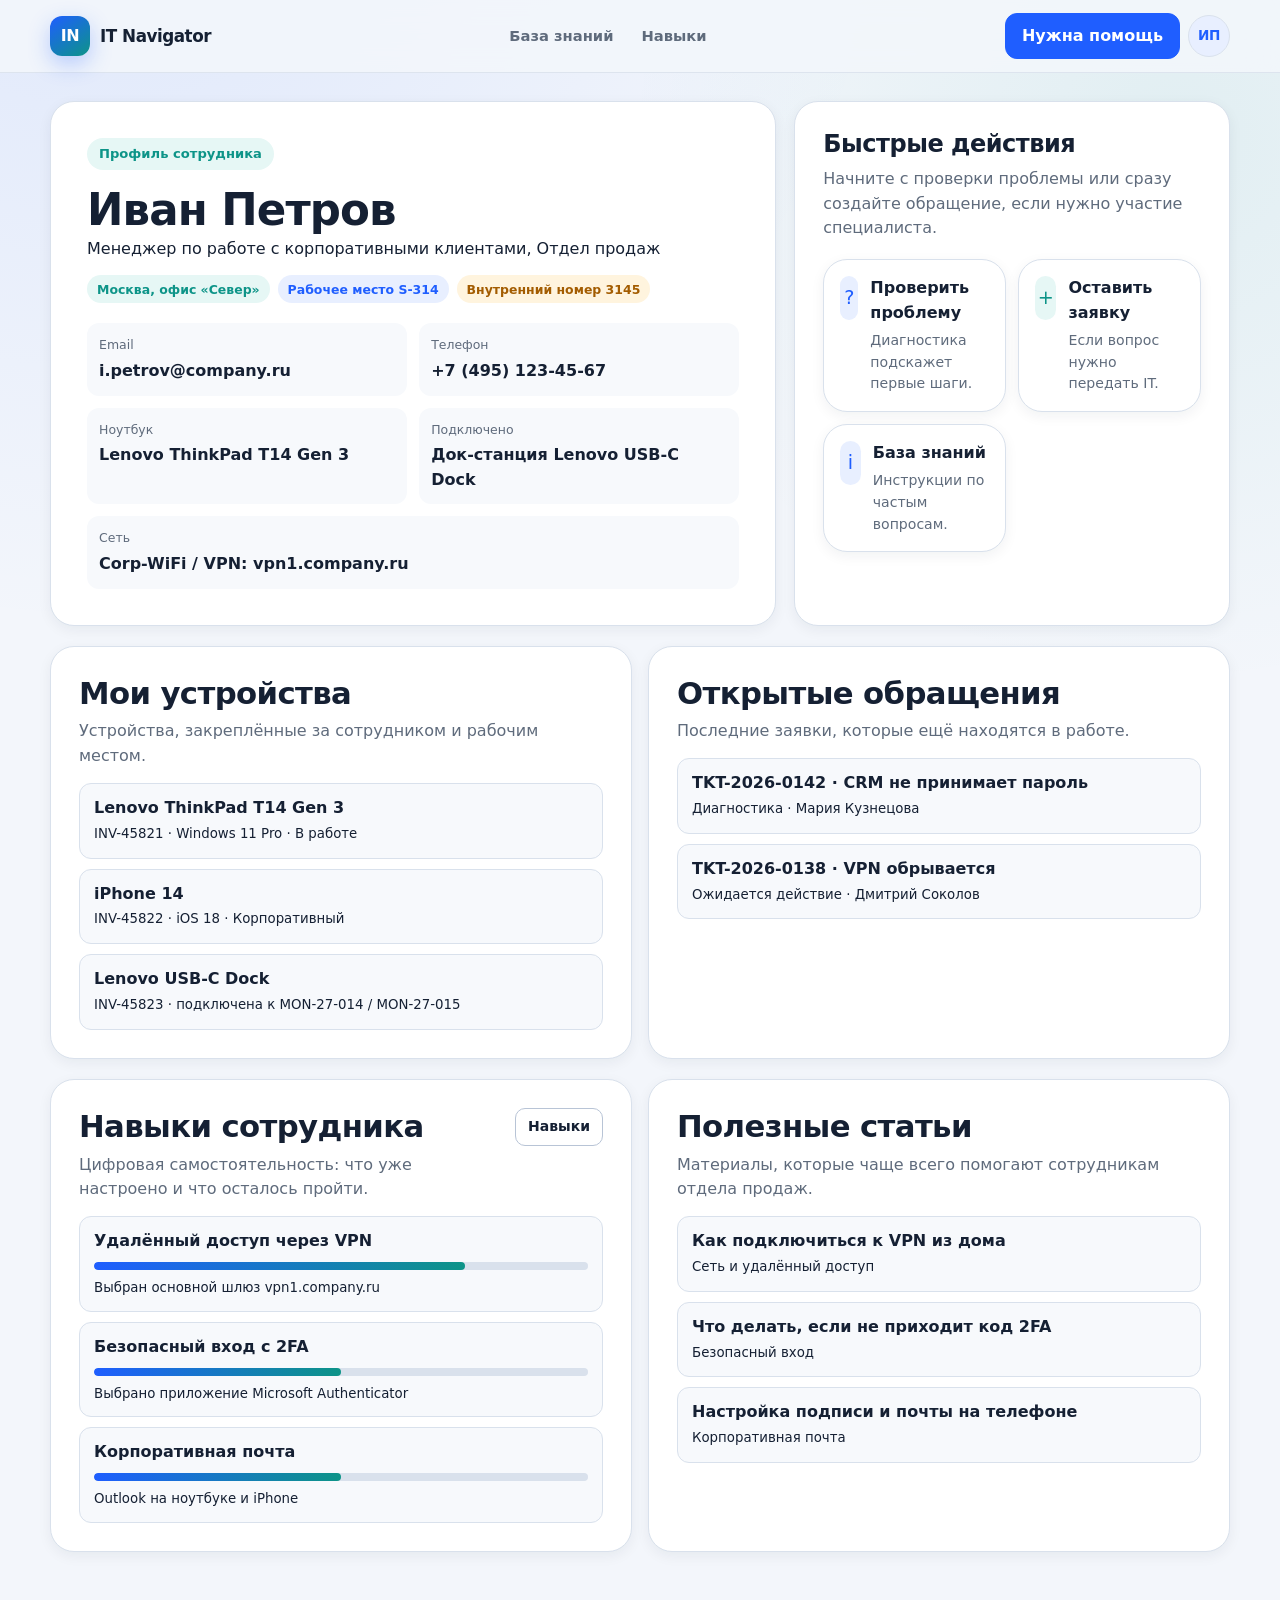
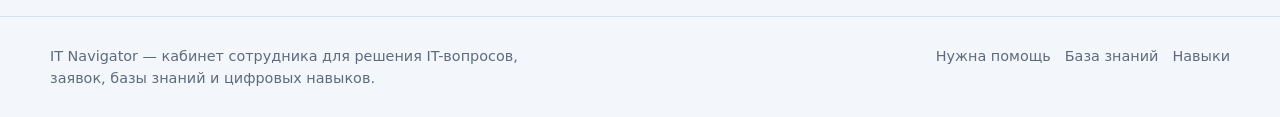
==== commit bffdc67c: "Update index.html" ====
--- a/index.html
+++ b/index.html
@@ -3,8 +3,8 @@
 <head>
   <meta charset="UTF-8" />
   <meta name="viewport" content="width=device-width, initial-scale=1.0" />
-  <meta name="description" content="IT Navigator — helpdesk, который сначала помогает сотруднику решить проблему самостоятельно, а затем создаёт готовую заявку для IT-специалиста." />
-  <title>IT Navigator — helpdesk, который сначала помогает</title>
+  <meta name="description" content="IT Navigator — личный кабинет сотрудника для решения IT-вопросов, заявок, базы знаний и цифровых навыков." />
+  <title>Кабинет сотрудника — IT Navigator</title>
   <link rel="stylesheet" href="css/variables.css" />
   <link rel="stylesheet" href="css/base.css" />
   <link rel="stylesheet" href="css/components.css" />
@@ -14,15 +14,13 @@
 <body class="page-shell" data-page="home">
   <header class="site-header">
     <div class="container header-inner">
-      <a class="brand" href="index.html" aria-label="IT Navigator — на главную">
+      <a class="brand" href="index.html" aria-label="IT Navigator — кабинет сотрудника">
         <span class="brand-mark" aria-hidden="true">IN</span>
         <span class="brand-text">IT Navigator</span>
       </a>
       <nav class="nav-desktop" aria-label="Основная навигация">
-        <a class="nav-link" href="#how">Как работает</a>
         <a class="nav-link" href="pages/knowledge-base.html">База знаний</a>
-        <a class="nav-link" href="#pricing">Тарифы</a>
-        <a class="nav-link" href="#faq">FAQ</a>
+        <a class="nav-link" href="pages/missions.html">Навыки</a>
       </nav>
       <div class="header-actions">
         <a class="button button--primary" href="pages/help.html">Нужна помощь</a>
@@ -30,274 +28,127 @@
       </div>
     </div>
     <nav class="nav-mobile container" id="navMobile" aria-label="Мобильная навигация">
-      <a href="#how">Как работает</a>
       <a href="pages/knowledge-base.html">База знаний</a>
-      <a href="#pricing">Тарифы</a>
-      <a href="#faq">FAQ</a>
+      <a href="pages/missions.html">Навыки</a>
     </nav>
   </header>
 
-  <main class="page-main page-main--landing">
-    <div class="container">
-      <section class="hero">
-        <div class="card hero-copy reveal">
-          <span class="hero-eyebrow">IT Navigator</span>
-          <h1>Helpdesk, который помогает решить проблему и создаёт готовую заявку.</h1>
-          <p class="lead">Сотрудник проходит короткую диагностику, получает проверенные шаги и часто решает вопрос сам. Если не помогло — IT получает заявку уже с ответами, проверками и предполагаемой причиной.</p>
-          <div class="hero-cta">
-            <a class="button button--primary" href="pages/help.html">Нужна помощь</a>
-            <a class="button button--secondary" href="#how">Смотреть как работает</a>
+  <main class="page-main">
+    <div class="container employee-home">
+      <section class="employee-hero">
+        <article class="card employee-profile-card">
+          <span class="hero-eyebrow">Профиль сотрудника</span>
+          <h1>Иван Петров</h1>
+          <p class="lead">Менеджер по работе с корпоративными клиентами, Отдел продаж</p>
+          <div class="employee-meta">
+            <span class="badge badge--teal">Москва, офис «Север»</span>
+            <span class="badge badge--assigned">Рабочее место S-314</span>
+            <span class="badge badge--medium">Внутренний номер 3145</span>
           </div>
-          <div class="hero-points">
-            <span class="hero-point">Диагностика вместо формы</span>
-            <span class="hero-point">Заявка с готовым контекстом</span>
-            <span class="hero-point">База знаний и IT-миссии</span>
+
+          <div class="detail-grid">
+            <div class="detail-item"><span>Email</span><b>i.petrov@company.ru</b></div>
+            <div class="detail-item"><span>Телефон</span><b>+7 (495) 123-45-67</b></div>
+            <div class="detail-item"><span>Ноутбук</span><b>Lenovo ThinkPad T14 Gen 3</b></div>
+            <div class="detail-item"><span>Подключено</span><b>Док-станция Lenovo USB-C Dock</b></div>
+            <div class="detail-item detail-item--full"><span>Сеть</span><b>Corp-WiFi / VPN: vpn1.company.ru</b></div>
           </div>
-          <div class="card hero-visual reveal reveal-delay-1">
-            <div>
-              <span class="hero-eyebrow" style="background: rgba(255,255,255,.16); color: #fff;">Маршрут диагностики</span>
-              <div class="route-demo">
-                <div class="route-demo-item"><strong>1.</strong>&nbsp;Категория проблемы</div>
-                <div class="route-demo-item"><strong>2.</strong>&nbsp;Уточняющие вопросы</div>
-                <div class="route-demo-item"><strong>3.</strong>&nbsp;Проверочные шаги</div>
-                <div class="route-demo-item"><strong>4.</strong>&nbsp;Решение или заявка</div>
-              </div>
-            </div>
-            <p style="margin-top: 0; opacity: .85; font-size: .85rem;">Демо-сценарий занимает меньше 3 минут.</p>
+        </article>
+
+        <aside class="card card-pad">
+          <h2>Быстрые действия</h2>
+          <p class="text-muted" style="margin-top: 8px;">Начните с проверки проблемы или сразу создайте обращение, если нужно участие специалиста.</p>
+          <div class="quick-actions-grid" style="margin-top: 18px;">
+            <a class="card quick-action-card card--hover" href="pages/help.html">
+              <span class="icon-tile" aria-hidden="true">?</span>
+              <span><b>Проверить проблему</b><p>Диагностика подскажет первые шаги.</p></span>
+            </a>
+            <a class="card quick-action-card card--hover" href="pages/create-ticket.html">
+              <span class="icon-tile icon-tile--teal" aria-hidden="true">+</span>
+              <span><b>Оставить заявку</b><p>Если вопрос нужно передать IT.</p></span>
+            </a>
+            <a class="card quick-action-card card--hover" href="pages/knowledge-base.html">
+              <span class="icon-tile" aria-hidden="true">i</span>
+              <span><b>База знаний</b><p>Инструкции по частым вопросам.</p></span>
+            </a>
+            <a class="card quick-action-card card--hover" href="pages/tickets.html">
+              <span class="icon-tile icon-tile--teal" aria-hidden="true">#</span>
+              <span><b>История обращений</b><p>Статусы и прошлые решения.</p></span>
+            </a>
           </div>
-        </div>
+        </aside>
       </section>
 
-      <section class="landing-section" id="how">
-        <div class="section-heading">
-          <div>
-            <h2>Как работает IT Navigator</h2>
-            <p class="section-lead">Четыре шага — от выбора категории до готовой заявки с полным контекстом, если самостоятельно решить не получилось.</p>
+      <section class="employee-overview-grid">
+        <article class="card card-pad">
+          <div class="section-heading" style="margin-bottom: 14px;">
+            <div>
+              <h2>Мои устройства</h2>
+              <p>Устройства, закреплённые за сотрудником и рабочим местом.</p>
+            </div>
           </div>
-        </div>
-        <div class="steps-row">
-          <div class="card step-card reveal">
-            <span class="step-num">1</span>
-            <h3>Опишите проблему</h3>
-            <p>Выберите одну из категорий — вход, сеть, устройство, программа, доступ, установка ПО или другое.</p>
+          <div class="device-list">
+            <div class="device-row"><strong>Lenovo ThinkPad T14 Gen 3</strong><br><small>INV-45821 · Windows 11 Pro · В работе</small></div>
+            <div class="device-row"><strong>iPhone 14</strong><br><small>INV-45822 · iOS 18 · Корпоративный</small></div>
+            <div class="device-row"><strong>Lenovo USB-C Dock</strong><br><small>INV-45823 · подключена к MON-27-014 / MON-27-015</small></div>
           </div>
-          <div class="card step-card reveal reveal-delay-1">
-            <span class="step-num">2</span>
-            <h3>Пройдите проверку</h3>
-            <p>Система задаёт уточняющие вопросы и предлагает конкретные шаги self-service диагностики.</p>
+        </article>
+
+        <article class="card card-pad">
+          <div class="section-heading" style="margin-bottom: 14px;">
+            <div>
+              <h2>Открытые обращения</h2>
+              <p>Последние заявки, которые ещё находятся в работе.</p>
+            </div>
           </div>
-          <div class="card step-card reveal reveal-delay-2">
-            <span class="step-num">3</span>
-            <h3>Получите решение</h3>
-            <p>Если шаги помогли — проблема закрыта без специалиста, а результат сохраняется в профиле.</p>
+          <div class="history-list">
+            <a class="history-item" href="pages/ticket.html?id=TKT-2026-0142"><strong>TKT-2026-0142 · CRM не принимает пароль</strong><br><small>Диагностика · Мария Кузнецова</small></a>
+            <a class="history-item" href="pages/ticket.html?id=TKT-2026-0138"><strong>TKT-2026-0138 · VPN обрывается</strong><br><small>Ожидается действие · Дмитрий Соколов</small></a>
           </div>
-          <div class="card step-card reveal reveal-delay-3">
-            <span class="step-num">4</span>
-            <h3>Создайте заявку</h3>
-            <p>Если не помогло — заявка формируется автоматически с историей диагностики и уходит специалисту.</p>
-          </div>
-        </div>
+        </article>
       </section>
 
-      <section class="landing-section">
-        <div class="section-heading">
-          <div>
-            <h2>Что получает сотрудник</h2>
-            <p class="section-lead">Меньше ожидания, больше самостоятельности — и всегда понятно, что происходит с обращением.</p>
+      <section class="employee-overview-grid">
+        <article class="card card-pad">
+          <div class="section-heading" style="margin-bottom: 14px;">
+            <div>
+              <h2>Навыки сотрудника</h2>
+              <p>Цифровая самостоятельность: что уже настроено и что осталось пройти.</p>
+            </div>
+            <a class="button button--secondary button--small" href="pages/missions.html">Открыть навыки</a>
           </div>
-        </div>
-        <div class="feature-grid">
-          <div class="card card-pad feature-card">
-            <div class="icon-tile" aria-hidden="true">⚡</div>
-            <h3>Мгновенная диагностика</h3>
-            <p>Не нужно ждать специалиста, чтобы узнать первые шаги — система подсказывает их сразу.</p>
+          <div class="skill-list">
+            <div class="skill-row"><strong>Удалённый доступ через VPN</strong><div class="progress-bar"><span style="width:75%"></span></div><small>Выбран основной шлюз vpn1.company.ru</small></div>
+            <div class="skill-row"><strong>Безопасный вход с 2FA</strong><div class="progress-bar"><span style="width:50%"></span></div><small>Выбрано приложение Microsoft Authenticator</small></div>
+            <div class="skill-row"><strong>Корпоративная почта</strong><div class="progress-bar"><span style="width:50%"></span></div><small>Outlook на ноутбуке и iPhone</small></div>
           </div>
-          <div class="card card-pad feature-card">
-            <div class="icon-tile icon-tile--teal" aria-hidden="true">📊</div>
-            <h3>Прозрачный статус заявки</h3>
-            <p>Видно, на каком этапе заявка — от «Принято» до «Решено» — и кто из специалистов ей занимается.</p>
+        </article>
+
+        <article class="card card-pad">
+          <div class="section-heading" style="margin-bottom: 14px;">
+            <div>
+              <h2>Полезные статьи</h2>
+              <p>Материалы, которые чаще всего помогают сотрудникам отдела продаж.</p>
+            </div>
           </div>
-          <div class="card card-pad feature-card">
-            <div class="icon-tile" aria-hidden="true">🎯</div>
-            <h3>IT-миссии и навыки</h3>
-            <p>Пошаговые задания помогают уверенно освоить VPN, 2FA и другие цифровые инструменты компании.</p>
+          <div class="history-list">
+            <a class="history-item" href="pages/knowledge-base.html"><strong>Как подключиться к VPN из дома</strong><br><small>Сеть и удалённый доступ</small></a>
+            <a class="history-item" href="pages/knowledge-base.html"><strong>Что делать, если не приходит код 2FA</strong><br><small>Безопасный вход</small></a>
+            <a class="history-item" href="pages/knowledge-base.html"><strong>Настройка подписи и почты на телефоне</strong><br><small>Корпоративная почта</small></a>
           </div>
-        </div>
-      </section>
-
-      <section class="landing-section">
-        <div class="section-heading">
-          <div>
-            <h2>Что получает IT-отдел</h2>
-            <p class="section-lead">Меньше рутинных обращений — больше времени на сложные задачи и системные улучшения.</p>
-          </div>
-        </div>
-        <div class="feature-grid">
-          <div class="card card-pad feature-card">
-            <div class="icon-tile icon-tile--teal" aria-hidden="true">🧭</div>
-            <h3>Заявки с готовым контекстом</h3>
-            <p>Каждая эскалированная заявка приходит с ответами пользователя, выполненными проверками и предполагаемой причиной.</p>
-          </div>
-          <div class="card card-pad feature-card">
-            <div class="icon-tile" aria-hidden="true">📈</div>
-            <h3>IT-панель с аналитикой</h3>
-            <p>Нагрузка специалистов, повторяющиеся проблемы и соблюдение SLA — в одном месте, без ручных отчётов.</p>
-          </div>
-          <div class="card card-pad feature-card">
-            <div class="icon-tile icon-tile--teal" aria-hidden="true">🛡️</div>
-            <h3>Меньше типовых обращений</h3>
-            <p>Самостоятельная диагностика закрывает часть заявок ещё до попадания в очередь специалистов.</p>
-          </div>
-        </div>
-      </section>
-
-      <section class="landing-section">
-        <div class="section-heading">
-          <div>
-            <h2>Пример маршрута диагностики</h2>
-            <p class="section-lead">Так выглядит путь сотрудника с проблемой «Не подключается VPN» — от вопроса до готового решения.</p>
-          </div>
-        </div>
-        <div class="card card-pad">
-          <div class="route-progress" aria-hidden="true">
-            <div class="route-step is-done">1. Проблема</div>
-            <div class="route-step is-done">2. Проверка</div>
-            <div class="route-step is-current">3. Решение</div>
-            <div class="route-step">4. Заявка</div>
-          </div>
-          <div class="check-list">
-            <div class="check-item"><span>✓</span><span>Категория «Интернет или VPN» → «Не подключается VPN» → «Таймаут подключения»</span></div>
-            <div class="check-item"><span>✓</span><span>Проверка: отключён сторонний антивирус, порт UDP 4500 не заблокирован, подключение к резервному шлюзу vpn2.company.ru</span></div>
-            <div class="check-item"><span>💡</span><span>Решение: подключение установлено через резервный шлюз — специалист не понадобился</span></div>
-          </div>
-        </div>
-      </section>
-
-
-      <section class="landing-section">
-        <div class="section-heading">
-          <div>
-            <h2>Экономия времени в цифрах</h2>
-            <p class="section-lead">Данные по компаниям, внедрившим самостоятельную диагностику перед созданием заявки.</p>
-          </div>
-        </div>
-        <div class="metrics-grid">
-          <div class="card metric-card"><strong>40%</strong><span>Меньше повторных обращений по типовым проблемам</span></div>
-          <div class="card metric-card"><strong>2.5ч</strong><span>Среднее время, сэкономленное на одну решённую заявку</span></div>
-          <div class="card metric-card"><strong>156</strong><span>Проблем предотвращено самостоятельно за последний месяц</span></div>
-          <div class="card metric-card"><strong>94%</strong><span>Заявок закрыто в рамках SLA</span></div>
-        </div>
-      </section>
-
-      <section class="landing-section" id="pricing">
-        <div class="section-heading">
-          <div>
-            <h2>Тарифы для внедрения в компании</h2>
-            <p class="section-lead">Выберите план в зависимости от размера компании и количества обращений в IT-отдел.</p>
-          </div>
-        </div>
-        <div class="pricing-grid">
-          <div class="card price-card">
-            <h3>Старт</h3>
-            <p class="text-muted">До 100 сотрудников</p>
-            <div class="price">от 15 000 ₽/мес</div>
-            <ul>
-              <li>Диагностика по 7 категориям</li>
-              <li>База знаний до 50 статей</li>
-              <li>1 очередь заявок</li>
-              <li>Поддержка по email</li>
-            </ul>
-            <a class="button button--secondary button--block" href="pages/services.html">Оставить заявку</a>
-          </div>
-          <div class="card price-card is-featured">
-            <h3>Стандарт</h3>
-            <p class="text-muted">До 500 сотрудников</p>
-            <div class="price">от 42 000 ₽/мес</div>
-            <ul>
-              <li>Все категории и IT-миссии</li>
-              <li>IT-панель с аналитикой</li>
-              <li>Неограниченная база знаний</li>
-              <li>Приоритетная поддержка 24/5</li>
-            </ul>
-            <a class="button button--primary button--block" href="pages/services.html">Оставить заявку</a>
-          </div>
-          <div class="card price-card">
-            <h3>Корпоративный</h3>
-            <p class="text-muted">От 500 сотрудников</p>
-            <div class="price">по запросу</div>
-            <ul>
-              <li>Интеграция с AD/SSO и 1С</li>
-              <li>Персональный менеджер внедрения</li>
-              <li>Кастомные сценарии диагностики</li>
-              <li>SLA 99.9% и выделенная поддержка</li>
-            </ul>
-            <a class="button button--secondary button--block" href="pages/services.html">Обсудить внедрение</a>
-          </div>
-        </div>
-      </section>
-
-      <section class="landing-section" id="faq">
-        <div class="section-heading">
-          <div>
-            <h2>Частые вопросы</h2>
-            <p class="section-lead">Если ответа нет здесь — загляните в базу знаний или создайте заявку.</p>
-          </div>
-        </div>
-        <div class="faq-list">
-          <div class="card faq-item">
-            <button type="button" class="faq-question" aria-expanded="false">
-              <span>Заменяет ли IT Navigator живого специалиста?</span><span aria-hidden="true">+</span>
-            </button>
-            <div class="faq-answer"><div>Нет. Диагностика решает только типовые проблемы, которые действительно можно устранить самостоятельно. Если шаги не помогли, заявка автоматически передаётся специалисту вместе с историей диагностики.</div></div>
-          </div>
-          <div class="card faq-item">
-            <button type="button" class="faq-question" aria-expanded="false">
-              <span>Сколько времени занимает диагностика?</span><span aria-hidden="true">+</span>
-            </button>
-            <div class="faq-answer"><div>В среднем 2–3 минуты: выбор категории, один-два уточняющих вопроса и список из 3–4 проверочных шагов.</div></div>
-          </div>
-          <div class="card faq-item">
-            <button type="button" class="faq-question" aria-expanded="false">
-              <span>Что происходит с данными диагностики при создании заявки?</span><span aria-hidden="true">+</span>
-            </button>
-            <div class="faq-answer"><div>Ответы пользователя, выполненные проверки и предполагаемая причина автоматически переносятся в описание заявки — специалисту не нужно переспрашивать то, что уже проверено.</div></div>
-          </div>
-          <div class="card faq-item">
-            <button type="button" class="faq-question" aria-expanded="false">
-              <span>Можно ли использовать IT Navigator без интеграции с текущей системой заявок?</span><span aria-hidden="true">+</span>
-            </button>
-            <div class="faq-answer"><div>Да, платформа работает как самостоятельный сервис. Интеграция с AD, SSO и внутренними системами доступна на тарифе «Корпоративный».</div></div>
-          </div>
-          <div class="card faq-item">
-            <button type="button" class="faq-question" aria-expanded="false">
-              <span>Что такое IT-миссии?</span><span aria-hidden="true">+</span>
-            </button>
-            <div class="faq-answer"><div>Это пошаговые задания на освоение цифровых инструментов компании — например, подключение 2FA или настройка VPN. Они помогают сотрудникам увереннее пользоваться IT-сервисами, а не проходить обучающие «игры».</div></div>
-          </div>
-        </div>
-      </section>
-
-      <section class="landing-section">
-        <div class="cta-banner">
-          <div>
-            <h2>Попробуйте диагностику прямо сейчас</h2>
-            <p>Выберите категорию проблемы — и через пару минут получите решение или готовую заявку специалисту.</p>
-          </div>
-          <a class="button button--primary" style="background: #fff; color: var(--primary);" href="pages/help.html">Нужна помощь</a>
-        </div>
+        </article>
       </section>
     </div>
   </main>
 
   <footer class="site-footer">
     <div class="container footer-inner">
-      <p style="max-width: 420px;">IT Navigator — helpdesk, который сначала помогает решить проблему, а затем создаёт готовую заявку для специалиста.</p>
+      <p style="max-width: 520px;">IT Navigator — кабинет сотрудника для решения IT-вопросов, заявок, базы знаний и цифровых навыков.</p>
       <nav class="footer-links" aria-label="Ссылки в подвале">
         <a href="pages/help.html">Нужна помощь</a>
         <a href="pages/knowledge-base.html">База знаний</a>
-        <a href="pages/services.html">Услуги</a>
-        <a href="pages/missions.html">Миссии</a>
-        <a href="pages/dashboard.html">IT-панель</a>
+        <a href="pages/missions.html">Навыки</a>
+        <a href="pages/profile.html">Профиль</a>
       </nav>
     </div>
   </footer>
@@ -311,14 +162,5 @@
   <script src="js/diagnostics.js"></script>
   <script src="js/missions.js"></script>
   <script src="js/app.js"></script>
-  <script>
-    document.querySelectorAll('.faq-question').forEach(btn => {
-      btn.addEventListener('click', () => {
-        var item = btn.closest('.faq-item');
-        var isOpen = item.classList.toggle('is-open');
-        btn.setAttribute('aria-expanded', isOpen ? 'true' : 'false');
-      });
-    });
-  </script>
 </body>
 </html>
--- a/css/components.css
+++ b/css/components.css
@@ -64,6 +64,15 @@
   background: var(--primary-soft);
 }
 
+[data-role-nav="it"],
+.nav-link[href$="services.html"],
+.nav-mobile a[href$="services.html"],
+.footer-links a[href$="dashboard.html"],
+.footer-links a[href$="tickets.html"],
+.footer-links a[href$="services.html"] {
+  display: none !important;
+}
+
 .header-actions {
   display: flex;
   align-items: center;
@@ -71,6 +80,7 @@
 }
 
 .role-switch {
+  display: none;
   min-height: 40px;
   padding: 8px 34px 8px 12px;
   border: 1px solid var(--border-strong);
@@ -79,6 +89,20 @@
   background: var(--surface);
   font-size: 0.88rem;
   font-weight: 700;
+}
+
+.profile-icon-link {
+  display: inline-grid;
+  place-items: center;
+  width: 42px;
+  height: 42px;
+  border: 1px solid var(--border);
+  border-radius: 50%;
+  color: var(--primary);
+  background: var(--primary-soft);
+  font-size: 0.85rem;
+  font-weight: 900;
+  letter-spacing: -0.03em;
 }
 
 .nav-toggle {
--- a/css/pages.css
+++ b/css/pages.css
@@ -3,6 +3,59 @@
    ================================================================ */
 
 /* --- Landing --- */
+.employee-home {
+  display: grid;
+  gap: 20px;
+}
+
+.employee-hero {
+  display: grid;
+  grid-template-columns: minmax(0, 1.25fr) minmax(280px, 0.75fr);
+  gap: 18px;
+  align-items: stretch;
+}
+
+.employee-profile-card {
+  padding: clamp(22px, 4vw, 36px);
+}
+
+.employee-profile-card h1 {
+  max-width: 760px;
+  font-size: clamp(2rem, 3.4vw, 3rem);
+}
+
+.employee-meta {
+  display: flex;
+  flex-wrap: wrap;
+  gap: 8px;
+  margin: 14px 0 20px;
+}
+
+.quick-actions-grid {
+  display: grid;
+  grid-template-columns: repeat(2, minmax(0, 1fr));
+  gap: 12px;
+}
+
+.quick-action-card {
+  display: flex;
+  align-items: flex-start;
+  gap: 12px;
+  padding: 16px;
+}
+
+.quick-action-card p {
+  color: var(--text-muted);
+  font-size: 0.88rem;
+  margin-top: 4px;
+}
+
+.employee-overview-grid {
+  display: grid;
+  grid-template-columns: 1fr 1fr;
+  gap: 16px;
+}
+
 .hero {
   display: block;
   padding: 36px 0 28px;
@@ -15,8 +68,8 @@
 
 .hero-copy {
   position: relative;
-  min-height: 520px;
-  padding-right: min(44vw, 470px);
+  min-height: 455px;
+  padding-right: min(46vw, 500px);
   overflow: hidden;
 }
 
@@ -79,22 +132,21 @@
 
 .hero-visual {
   position: absolute;
-  right: 28px;
-  bottom: 28px;
-  width: min(39%, 390px);
+  top: 150px;
+  right: 32px;
+  width: min(43%, 440px);
   display: flex;
   flex-direction: column;
   justify-content: flex-start;
-  gap: 18px;
+  gap: 14px;
   min-height: 0;
   margin: 0;
-  padding: 28px 32px;
+  padding: 24px 30px;
   color: #fff;
   background:
     linear-gradient(155deg, rgba(31, 94, 255, 0.95), rgba(13, 148, 136, 0.88)),
     var(--primary);
   border: none;
-  position: relative;
   overflow: hidden;
 }
 
@@ -123,6 +175,7 @@
   border-radius: 12px;
   background: rgba(255, 255, 255, 0.14);
   font-size: 0.84rem;
+  white-space: nowrap;
 }
 
 .landing-section {
@@ -404,6 +457,27 @@
   gap: 14px;
 }
 
+.skills-layout {
+  display: grid;
+  grid-template-columns: minmax(0, 1fr) 360px;
+  gap: 18px;
+  align-items: start;
+}
+
+.skill-sidebar {
+  position: sticky;
+  top: calc(var(--header-h) + 18px);
+}
+
+.skill-choice {
+  padding: 10px 12px;
+  border-radius: 12px;
+  color: var(--teal);
+  background: var(--teal-soft);
+  font-size: 0.88rem;
+  font-weight: 700;
+}
+
 .article-card,
 .service-card,
 .mission-card {
@@ -412,6 +486,8 @@
   flex-direction: column;
   gap: 10px;
   height: 100%;
+  width: 100%;
+  text-align: left;
 }
 
 .article-card p,
@@ -501,6 +577,20 @@
 }
 
 @media (max-width: 960px) {
+  .employee-hero,
+  .employee-overview-grid,
+  .skills-layout {
+    grid-template-columns: 1fr;
+  }
+
+  .skill-sidebar {
+    position: static;
+  }
+
+  .quick-actions-grid {
+    grid-template-columns: 1fr;
+  }
+
   .hero,
   .problem-grid,
   .feature-grid,
@@ -521,10 +611,14 @@
 
   .hero-visual {
     position: relative;
+    top: auto;
     right: auto;
-    bottom: auto;
     width: 100%;
     margin-top: 0;
+  }
+
+  .route-demo-item {
+    white-space: normal;
   }
 
   .side-nav {
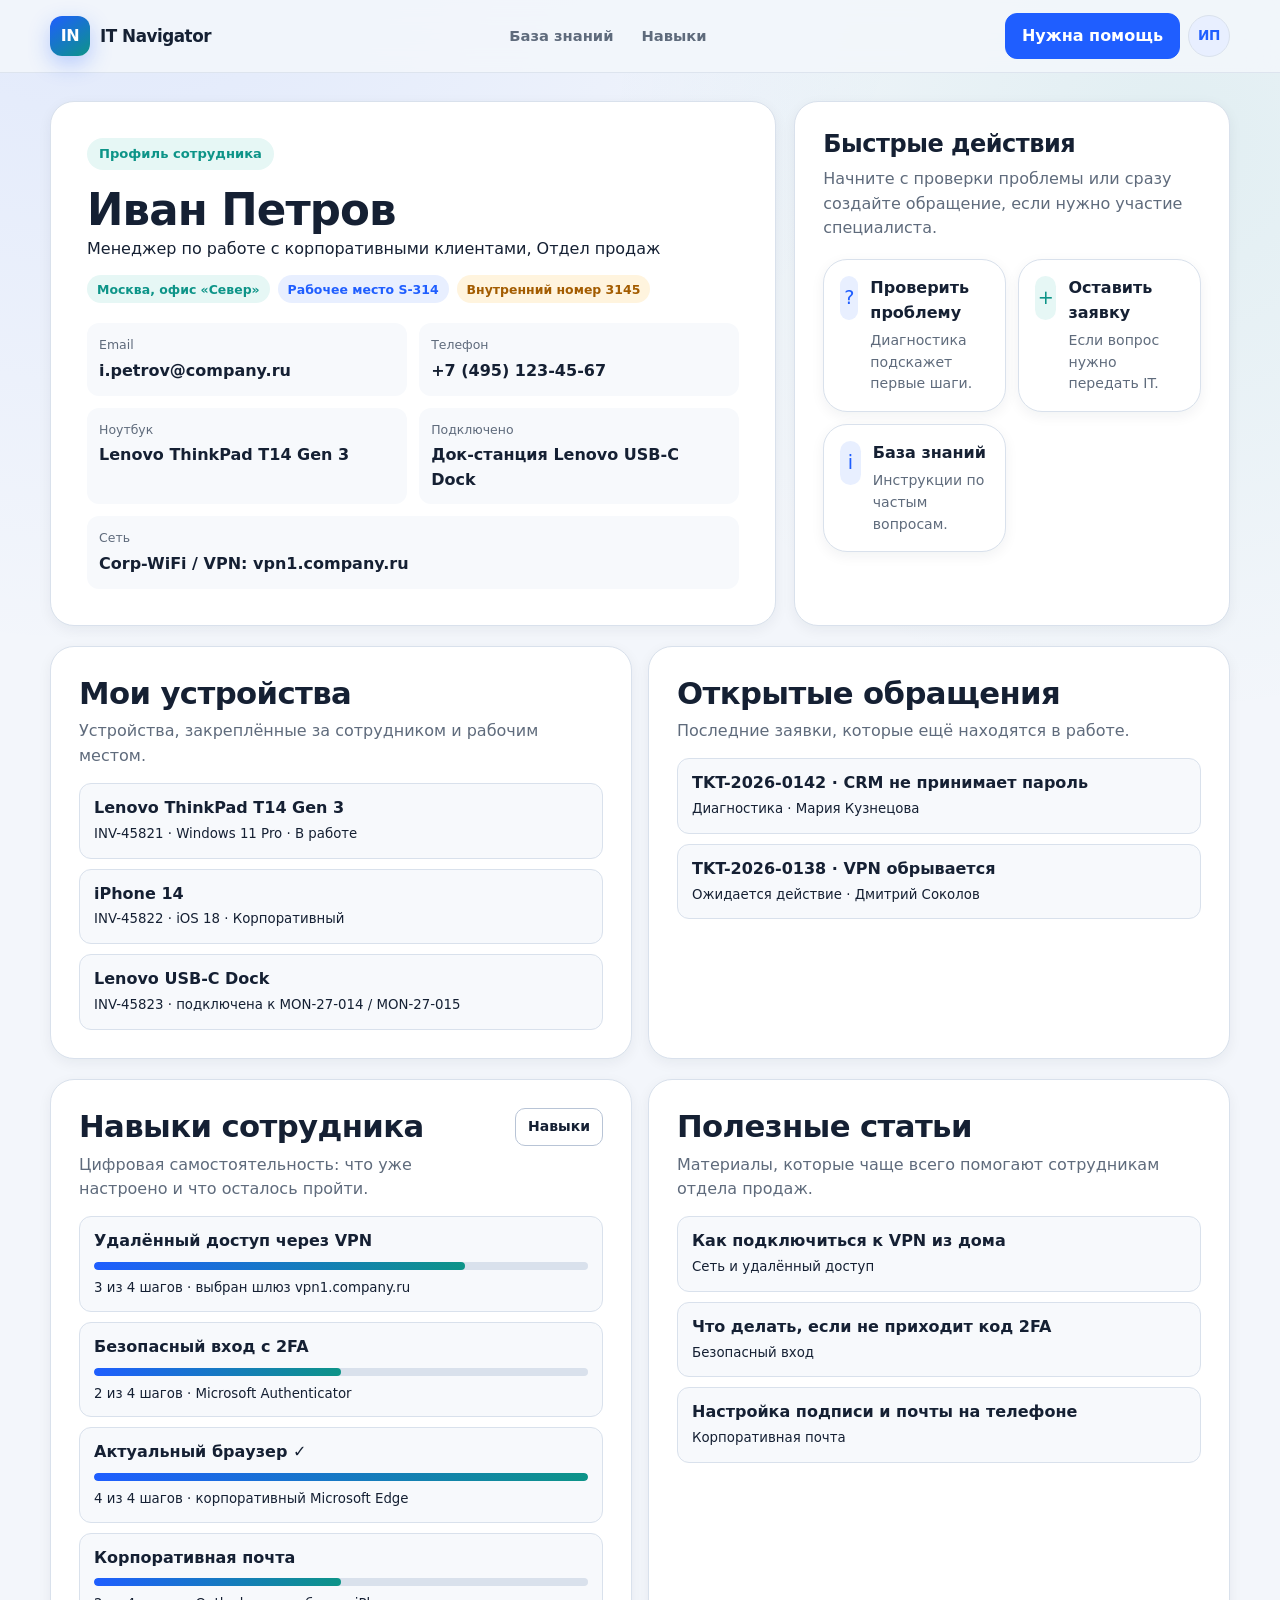
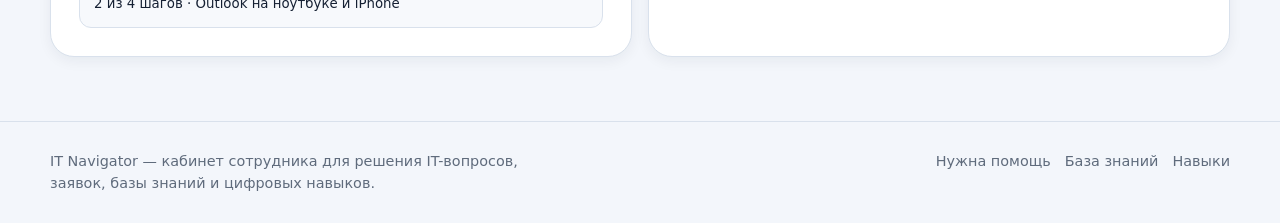
==== commit ab714dbf: "Update index.html" ====
--- a/index.html
+++ b/index.html
@@ -118,9 +118,10 @@
             <a class="button button--secondary button--small" href="pages/missions.html">Открыть навыки</a>
           </div>
           <div class="skill-list">
-            <div class="skill-row"><strong>Удалённый доступ через VPN</strong><div class="progress-bar"><span style="width:75%"></span></div><small>Выбран основной шлюз vpn1.company.ru</small></div>
-            <div class="skill-row"><strong>Безопасный вход с 2FA</strong><div class="progress-bar"><span style="width:50%"></span></div><small>Выбрано приложение Microsoft Authenticator</small></div>
-            <div class="skill-row"><strong>Корпоративная почта</strong><div class="progress-bar"><span style="width:50%"></span></div><small>Outlook на ноутбуке и iPhone</small></div>
+            <div class="skill-row"><strong>Удалённый доступ через VPN</strong><div class="progress-bar"><span style="width:75%"></span></div><small>3 из 4 шагов · выбран шлюз vpn1.company.ru</small></div>
+            <div class="skill-row"><strong>Безопасный вход с 2FA</strong><div class="progress-bar"><span style="width:50%"></span></div><small>2 из 4 шагов · Microsoft Authenticator</small></div>
+            <div class="skill-row"><strong>Актуальный браузер ✓</strong><div class="progress-bar"><span style="width:100%"></span></div><small>4 из 4 шагов · корпоративный Microsoft Edge</small></div>
+            <div class="skill-row"><strong>Корпоративная почта</strong><div class="progress-bar"><span style="width:50%"></span></div><small>2 из 4 шагов · Outlook на ноутбуке и iPhone</small></div>
           </div>
         </article>
 
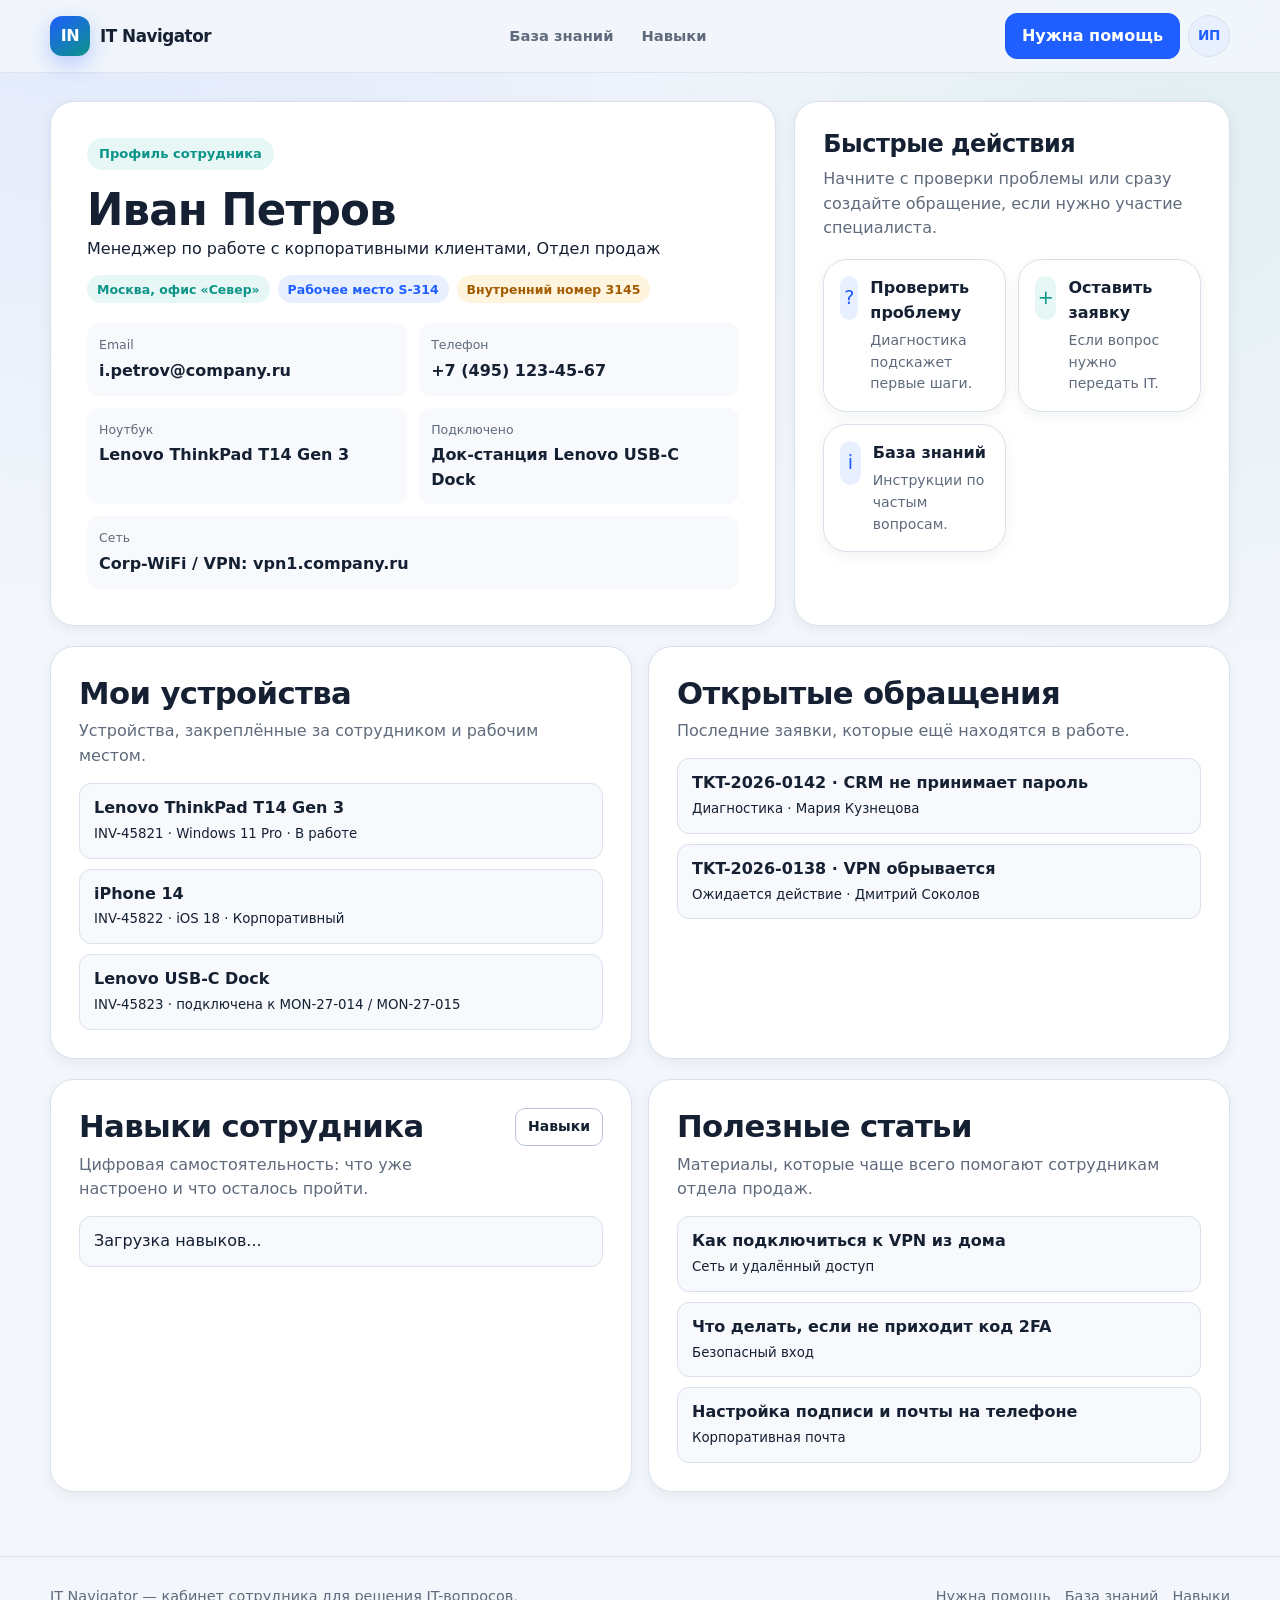
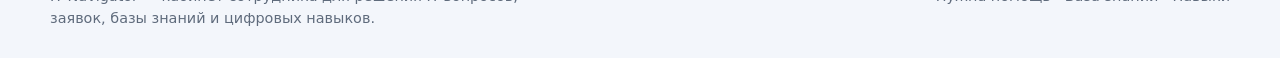
==== commit 364fff79: "Add files via upload" ====
--- a/index.html
+++ b/index.html
@@ -117,11 +117,8 @@
             </div>
             <a class="button button--secondary button--small" href="pages/missions.html">Открыть навыки</a>
           </div>
-          <div class="skill-list">
-            <div class="skill-row"><strong>Удалённый доступ через VPN</strong><div class="progress-bar"><span style="width:75%"></span></div><small>3 из 4 шагов · выбран шлюз vpn1.company.ru</small></div>
-            <div class="skill-row"><strong>Безопасный вход с 2FA</strong><div class="progress-bar"><span style="width:50%"></span></div><small>2 из 4 шагов · Microsoft Authenticator</small></div>
-            <div class="skill-row"><strong>Актуальный браузер ✓</strong><div class="progress-bar"><span style="width:100%"></span></div><small>4 из 4 шагов · корпоративный Microsoft Edge</small></div>
-            <div class="skill-row"><strong>Корпоративная почта</strong><div class="progress-bar"><span style="width:50%"></span></div><small>2 из 4 шагов · Outlook на ноутбуке и iPhone</small></div>
+          <div class="skill-list" id="employeeSkillsOverview">
+            <div class="skill-row">Загрузка навыков...</div>
           </div>
         </article>
 
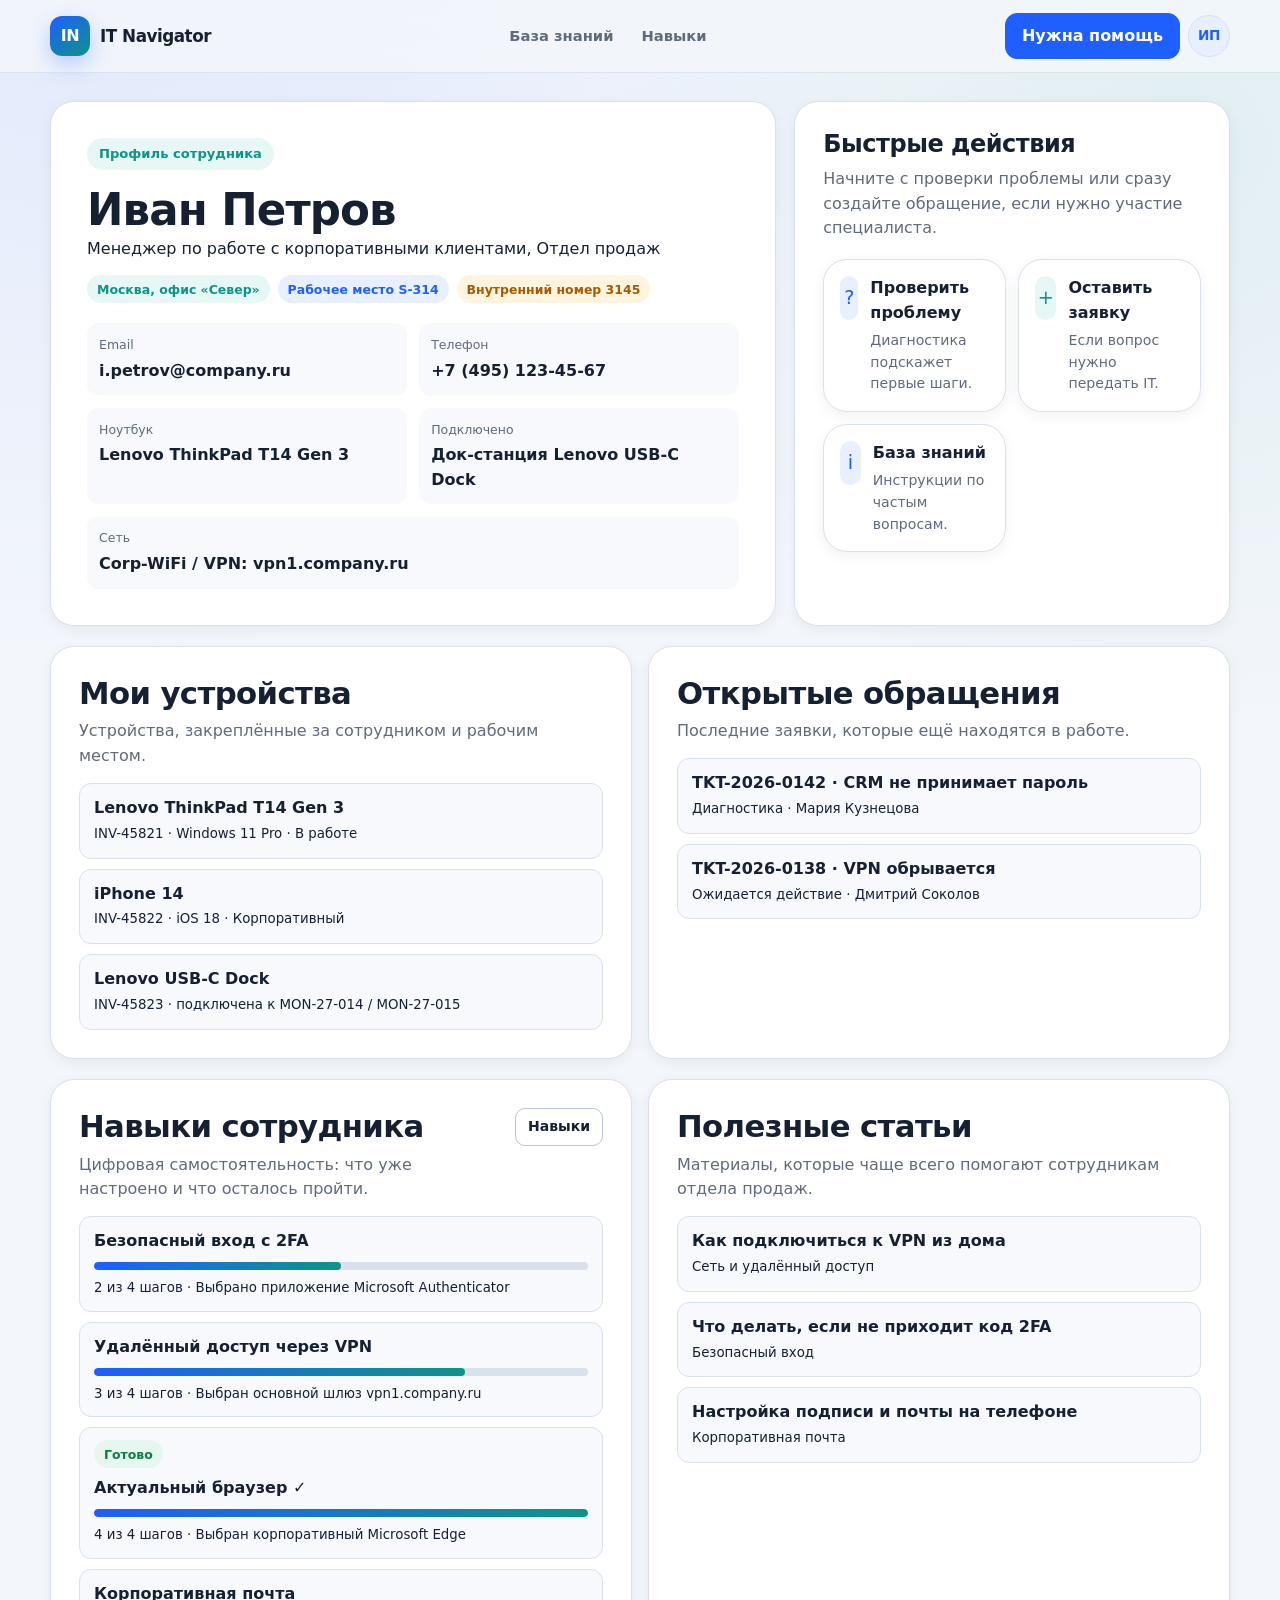
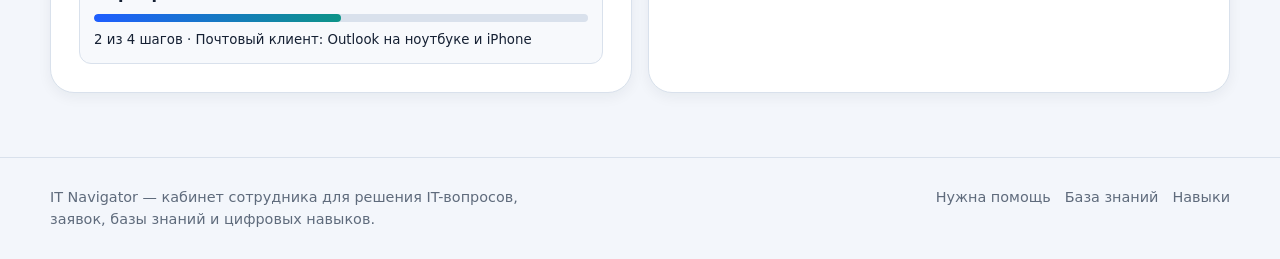
==== commit 0bc49612: "Add files via upload" ====
--- a/index.html
+++ b/index.html
@@ -117,9 +117,7 @@
             </div>
             <a class="button button--secondary button--small" href="pages/missions.html">Открыть навыки</a>
           </div>
-          <div class="skill-list" id="employeeSkillsOverview">
-            <div class="skill-row">Загрузка навыков...</div>
-          </div>
+          <div class="skill-list" id="employeeSkillsOverview" aria-live="polite"></div>
         </article>
 
         <article class="card card-pad">
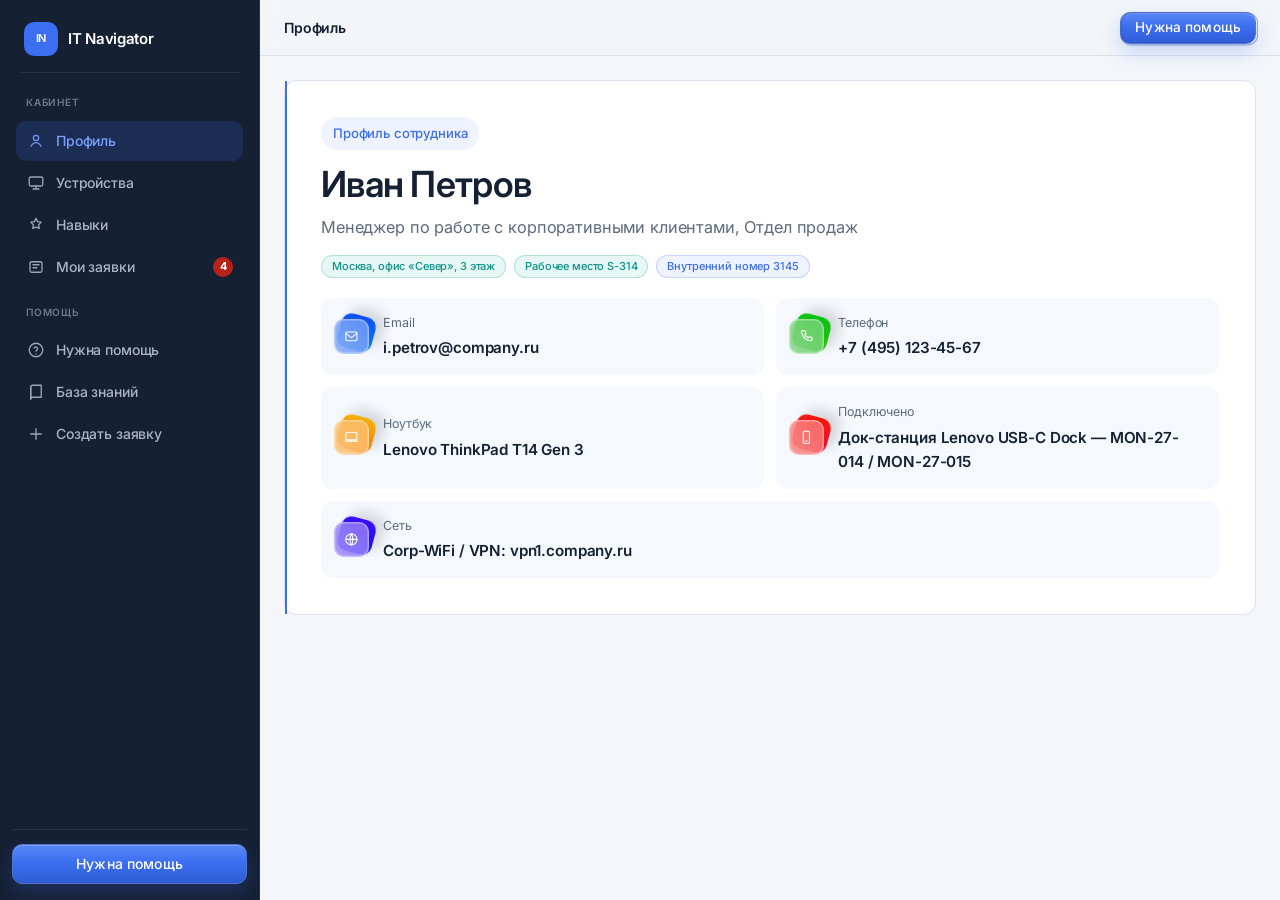
==== commit abc99e12: "Initial commit" ====
--- a/index.html
+++ b/index.html
@@ -1,162 +1,45 @@
-<!DOCTYPE html>
-<html lang="ru">
-<head>
-  <meta charset="UTF-8" />
-  <meta name="viewport" content="width=device-width, initial-scale=1.0" />
-  <meta name="description" content="IT Navigator — личный кабинет сотрудника для решения IT-вопросов, заявок, базы знаний и цифровых навыков." />
-  <title>Кабинет сотрудника — IT Navigator</title>
-  <link rel="stylesheet" href="css/variables.css" />
-  <link rel="stylesheet" href="css/base.css" />
-  <link rel="stylesheet" href="css/components.css" />
-  <link rel="stylesheet" href="css/animations.css" />
-  <link rel="stylesheet" href="css/pages.css" />
-</head>
-<body class="page-shell" data-page="home">
-  <header class="site-header">
-    <div class="container header-inner">
-      <a class="brand" href="index.html" aria-label="IT Navigator — кабинет сотрудника">
-        <span class="brand-mark" aria-hidden="true">IN</span>
-        <span class="brand-text">IT Navigator</span>
-      </a>
-      <nav class="nav-desktop" aria-label="Основная навигация">
-        <a class="nav-link" href="pages/knowledge-base.html">База знаний</a>
-        <a class="nav-link" href="pages/missions.html">Навыки</a>
-      </nav>
-      <div class="header-actions">
-        <a class="button button--primary" href="pages/help.html">Нужна помощь</a>
-        <button type="button" class="nav-toggle" aria-label="Меню" aria-expanded="false" aria-controls="navMobile">☰</button>
-      </div>
-    </div>
-    <nav class="nav-mobile container" id="navMobile" aria-label="Мобильная навигация">
-      <a href="pages/knowledge-base.html">База знаний</a>
-      <a href="pages/missions.html">Навыки</a>
-    </nav>
-  </header>
-
-  <main class="page-main">
-    <div class="container employee-home">
-      <section class="employee-hero">
-        <article class="card employee-profile-card">
-          <span class="hero-eyebrow">Профиль сотрудника</span>
-          <h1>Иван Петров</h1>
-          <p class="lead">Менеджер по работе с корпоративными клиентами, Отдел продаж</p>
-          <div class="employee-meta">
-            <span class="badge badge--teal">Москва, офис «Север»</span>
-            <span class="badge badge--assigned">Рабочее место S-314</span>
-            <span class="badge badge--medium">Внутренний номер 3145</span>
-          </div>
-
-          <div class="detail-grid">
-            <div class="detail-item"><span>Email</span><b>i.petrov@company.ru</b></div>
-            <div class="detail-item"><span>Телефон</span><b>+7 (495) 123-45-67</b></div>
-            <div class="detail-item"><span>Ноутбук</span><b>Lenovo ThinkPad T14 Gen 3</b></div>
-            <div class="detail-item"><span>Подключено</span><b>Док-станция Lenovo USB-C Dock</b></div>
-            <div class="detail-item detail-item--full"><span>Сеть</span><b>Corp-WiFi / VPN: vpn1.company.ru</b></div>
-          </div>
-        </article>
-
-        <aside class="card card-pad">
-          <h2>Быстрые действия</h2>
-          <p class="text-muted" style="margin-top: 8px;">Начните с проверки проблемы или сразу создайте обращение, если нужно участие специалиста.</p>
-          <div class="quick-actions-grid" style="margin-top: 18px;">
-            <a class="card quick-action-card card--hover" href="pages/help.html">
-              <span class="icon-tile" aria-hidden="true">?</span>
-              <span><b>Проверить проблему</b><p>Диагностика подскажет первые шаги.</p></span>
-            </a>
-            <a class="card quick-action-card card--hover" href="pages/create-ticket.html">
-              <span class="icon-tile icon-tile--teal" aria-hidden="true">+</span>
-              <span><b>Оставить заявку</b><p>Если вопрос нужно передать IT.</p></span>
-            </a>
-            <a class="card quick-action-card card--hover" href="pages/knowledge-base.html">
-              <span class="icon-tile" aria-hidden="true">i</span>
-              <span><b>База знаний</b><p>Инструкции по частым вопросам.</p></span>
-            </a>
-            <a class="card quick-action-card card--hover" href="pages/tickets.html">
-              <span class="icon-tile icon-tile--teal" aria-hidden="true">#</span>
-              <span><b>История обращений</b><p>Статусы и прошлые решения.</p></span>
-            </a>
-          </div>
-        </aside>
-      </section>
-
-      <section class="employee-overview-grid">
-        <article class="card card-pad">
-          <div class="section-heading" style="margin-bottom: 14px;">
-            <div>
-              <h2>Мои устройства</h2>
-              <p>Устройства, закреплённые за сотрудником и рабочим местом.</p>
-            </div>
-          </div>
-          <div class="device-list">
-            <div class="device-row"><strong>Lenovo ThinkPad T14 Gen 3</strong><br><small>INV-45821 · Windows 11 Pro · В работе</small></div>
-            <div class="device-row"><strong>iPhone 14</strong><br><small>INV-45822 · iOS 18 · Корпоративный</small></div>
-            <div class="device-row"><strong>Lenovo USB-C Dock</strong><br><small>INV-45823 · подключена к MON-27-014 / MON-27-015</small></div>
-          </div>
-        </article>
-
-        <article class="card card-pad">
-          <div class="section-heading" style="margin-bottom: 14px;">
-            <div>
-              <h2>Открытые обращения</h2>
-              <p>Последние заявки, которые ещё находятся в работе.</p>
-            </div>
-          </div>
-          <div class="history-list">
-            <a class="history-item" href="pages/ticket.html?id=TKT-2026-0142"><strong>TKT-2026-0142 · CRM не принимает пароль</strong><br><small>Диагностика · Мария Кузнецова</small></a>
-            <a class="history-item" href="pages/ticket.html?id=TKT-2026-0138"><strong>TKT-2026-0138 · VPN обрывается</strong><br><small>Ожидается действие · Дмитрий Соколов</small></a>
-          </div>
-        </article>
-      </section>
-
-      <section class="employee-overview-grid">
-        <article class="card card-pad">
-          <div class="section-heading" style="margin-bottom: 14px;">
-            <div>
-              <h2>Навыки сотрудника</h2>
-              <p>Цифровая самостоятельность: что уже настроено и что осталось пройти.</p>
-            </div>
-            <a class="button button--secondary button--small" href="pages/missions.html">Открыть навыки</a>
-          </div>
-          <div class="skill-list" id="employeeSkillsOverview" aria-live="polite"></div>
-        </article>
-
-        <article class="card card-pad">
-          <div class="section-heading" style="margin-bottom: 14px;">
-            <div>
-              <h2>Полезные статьи</h2>
-              <p>Материалы, которые чаще всего помогают сотрудникам отдела продаж.</p>
-            </div>
-          </div>
-          <div class="history-list">
-            <a class="history-item" href="pages/knowledge-base.html"><strong>Как подключиться к VPN из дома</strong><br><small>Сеть и удалённый доступ</small></a>
-            <a class="history-item" href="pages/knowledge-base.html"><strong>Что делать, если не приходит код 2FA</strong><br><small>Безопасный вход</small></a>
-            <a class="history-item" href="pages/knowledge-base.html"><strong>Настройка подписи и почты на телефоне</strong><br><small>Корпоративная почта</small></a>
-          </div>
-        </article>
-      </section>
-    </div>
-  </main>
-
-  <footer class="site-footer">
-    <div class="container footer-inner">
-      <p style="max-width: 520px;">IT Navigator — кабинет сотрудника для решения IT-вопросов, заявок, базы знаний и цифровых навыков.</p>
-      <nav class="footer-links" aria-label="Ссылки в подвале">
-        <a href="pages/help.html">Нужна помощь</a>
-        <a href="pages/knowledge-base.html">База знаний</a>
-        <a href="pages/missions.html">Навыки</a>
-        <a href="pages/profile.html">Профиль</a>
-      </nav>
-    </div>
-  </footer>
-
-  <div class="toast-region" id="toastRegion" aria-live="polite" aria-atomic="true"></div>
-
-  <script src="js/data.js"></script>
-  <script src="js/navigation.js"></script>
-  <script src="js/tickets.js"></script>
-  <script src="js/profile.js"></script>
-  <script src="js/diagnostics.js"></script>
-  <script src="js/missions.js"></script>
-  <script src="js/app.js"></script>
-</body>
-</html>
+<!DOCTYPE html>
+<html lang="ru">
+<head>
+  <meta charset="UTF-8" />
+  <meta name="viewport" content="width=device-width, initial-scale=1.0" />
+  <meta name="description" content="IT Navigator — кабинет сотрудника: профиль, устройства, обращения и навыки." />
+  <title>Профиль — IT Navigator</title>
+  <link rel="preconnect" href="https://fonts.googleapis.com" />
+  <link rel="preconnect" href="https://fonts.gstatic.com" crossorigin />
+  <link href="https://fonts.googleapis.com/css2?family=IBM+Plex+Mono:wght@400;500&family=Inter:wght@300;400;500;600;700&display=swap" rel="stylesheet" />
+  <link rel="stylesheet" href="css/variables.css" />
+  <link rel="stylesheet" href="css/base.css" />
+  <link rel="stylesheet" href="css/components.css" />
+  <link rel="stylesheet" href="css/animations.css" />
+  <link rel="stylesheet" href="css/pages.css" />
+</head>
+<body class="page-shell" data-page="home">
+  <header class="site-header">
+    <div class="container header-inner">
+      <a class="brand" href="index.html" aria-label="IT Navigator — кабинет сотрудника">
+        <span class="brand-mark" aria-hidden="true">IN</span>
+        <span class="brand-text">IT Navigator</span>
+      </a>
+      <div class="header-actions">
+        <a class="button button--primary" href="pages/help.html">Нужна помощь</a>
+      </div>
+    </div>
+  </header>
+
+  <main class="page-main">
+    <div class="employee-home" id="profileContainer"></div>
+  </main>
+
+  <div class="toast-region" id="toastRegion" aria-live="polite" aria-atomic="true"></div>
+
+  <script src="js/data.js"></script>
+  <script src="js/navigation.js"></script>
+  <script src="js/tickets.js"></script>
+  <script src="js/profile.js"></script>
+  <script src="js/diagnostics.js"></script>
+  <script src="js/missions.js"></script>
+  <script src="js/specular-button.js"></script>
+  <script src="js/app.js"></script>
+</body>
+</html>
--- a/css/variables.css
+++ b/css/variables.css
@@ -1,52 +1,123 @@
-/* ================================================================
-   IT Navigator — дизайн-токены
-   ================================================================ */
-:root {
-  color-scheme: light;
-
-  --bg: #f3f6fb;
-  --bg-elevated: #eef3fa;
-  --surface: #ffffff;
-  --surface-soft: #f7f9fc;
-  --surface-accent: #e8f0ff;
-  --surface-teal: #e7f7f5;
-
-  --text: #152033;
-  --text-muted: #5f6b7c;
-  --text-inverse: #ffffff;
-
-  --border: #d9e1ec;
-  --border-strong: #b8c4d6;
-
-  --primary: #1f5eff;
-  --primary-hover: #1648d4;
-  --primary-soft: #e8efff;
-  --teal: #0d9488;
-  --teal-hover: #0b7f75;
-  --teal-soft: #e6f7f5;
-  --graphite: #2b3648;
-
-  --success: #0f7a4c;
-  --success-soft: #e6f7ef;
-  --warning: #a35c00;
-  --warning-soft: #fff4de;
-  --danger: #b42318;
-  --danger-soft: #fdecea;
-  --info: #175cd3;
-  --info-soft: #eaf2ff;
-
-  --shadow-sm: 0 4px 14px rgba(21, 32, 51, 0.06);
-  --shadow-md: 0 16px 40px rgba(21, 32, 51, 0.1);
-  --shadow-lg: 0 28px 70px rgba(21, 32, 51, 0.14);
-
-  --radius-sm: 10px;
-  --radius-md: 16px;
-  --radius-lg: 24px;
-  --radius-xl: 32px;
-
-  --container: 1180px;
-  --header-h: 72px;
-  --transition: 180ms ease;
-  --font: "Segoe UI", "IBM Plex Sans", ui-sans-serif, system-ui, sans-serif;
-  --font-display: "Segoe UI Semibold", "IBM Plex Sans", ui-sans-serif, system-ui, sans-serif;
-}
+/* ================================================================
+   IT Navigator — helpdesk palette (без фиолетового)
+   ================================================================ */
+:root {
+  color-scheme: light;
+
+  --bg: #f4f6f9;
+  --bg-elevated: #eef2f6;
+  --surface: #ffffff;
+  --surface-soft: #f7f9fc;
+  --surface-accent: #e8f1ff;
+  --surface-teal: #e6f7f5;
+
+  --text: #152033;
+  --text-body: #3d4a5c;
+  --text-muted: #5f6b7c;
+  --text-frost: #2b3648;
+  --text-inverse: #ffffff;
+  --text-placeholder: #8b96a8;
+
+  --border: #d9e1ec;
+  --border-strong: #c5cedb;
+  --border-elevated: #d9e1ec;
+  --border-input: #b8c4d6;
+
+  --primary: #3b6ef0;
+  --primary-hover: #2f5cd6;
+  --primary-soft: #eef3ff;
+  --accent: #0d9488;
+  --accent-strong: #0b7f75;
+  --cta-gradient: none;
+
+  --teal: #0d9488;
+  --teal-hover: #0b7f75;
+  --teal-soft: #e6f7f5;
+  --graphite: #152033;
+
+  --success: #0f7a4c;
+  --success-soft: #e6f7ef;
+  --warning: #a35c00;
+  --warning-soft: #fff4de;
+  --danger: #b42318;
+  --danger-soft: #fdecea;
+  --info: #3b6ef0;
+  --info-soft: #eef3ff;
+
+  /* Sidebar */
+  --sidebar-bg: #152033;
+  --sidebar-text: #a8b4c7;
+  --sidebar-text-active: #ffffff;
+  --sidebar-hover: rgba(255, 255, 255, 0.06);
+  --sidebar-active-bg: rgba(59, 110, 240, 0.16);
+  --sidebar-active: #7aa0ff;
+  --sidebar-section: #6b7a90;
+  --sidebar-border: rgba(255, 255, 255, 0.08);
+
+  --shadow-subtle: 0 0 0 1px rgba(21, 32, 51, 0.06), 0 1px 3px rgba(21, 32, 51, 0.06);
+  --shadow-subtle-2: 0 0 0 1px rgba(21, 32, 51, 0.08);
+  --shadow-sm: 0 4px 14px rgba(21, 32, 51, 0.08);
+  --shadow-md: 0 12px 28px rgba(21, 32, 51, 0.1);
+  --shadow-lg: 0 20px 48px rgba(21, 32, 51, 0.12);
+  --shadow-cta: none;
+  --inset-rim: none;
+  --inset-nav: none;
+
+  --radius-sm: 8px;
+  --radius-md: 12px;
+  --radius-lg: 16px;
+  --radius-xl: 20px;
+  --radius-pill: 9999px;
+  --radius-cards: 12px;
+  --radius-inputs: 10px;
+  --radius-buttons: 9999px;
+
+  --container: 1200px;
+  --header-h: 56px;
+  --sidebar-w: 260px;
+  --space-unit: 4px;
+  --section-gap: 48px;
+  --card-pad: 24px;
+  --element-gap: 8px;
+  --transition: 150ms ease;
+
+  --font: "Inter", ui-sans-serif, system-ui, sans-serif;
+  --font-display: "Inter", ui-sans-serif, system-ui, sans-serif;
+  --font-mono: "IBM Plex Mono", ui-monospace, Consolas, monospace;
+
+  --font-weight-light: 400;
+  --font-weight-regular: 400;
+  --font-weight-medium: 500;
+  --font-weight-semibold: 600;
+  --font-weight-bold: 700;
+
+  --text-caption: 11px;
+  --text-body: 14px;
+  --text-body-lg: 16px;
+  --text-subheading: 18px;
+  --text-heading-sm: 24px;
+  --text-heading: 32px;
+  --text-display: 36px;
+
+  --tracking: -0.01em;
+  --tracking-display: -0.02em;
+
+  /* legacy aliases from Sequence tokens (mapped away from violet) */
+  --color-violet-pulse: var(--primary);
+  --color-indigo-ink: var(--primary);
+  --color-lavender-wash: var(--primary-soft);
+  --color-iris-glow: #bcd0ff;
+  --color-ledger-green: var(--success);
+  --color-paper-white: var(--surface);
+  --color-bone: var(--surface-soft);
+  --color-fog: #eef2f6;
+  --color-silver: var(--border-strong);
+  --color-marble: var(--warning-soft);
+  --color-graphite: var(--text);
+  --color-slate: var(--text-frost);
+  --color-iron: var(--text-body);
+  --color-steel: var(--text-muted);
+  --color-smoke: var(--text-placeholder);
+  --color-ash: var(--border);
+  --color-mist: var(--border-input);
+}
--- a/css/base.css
+++ b/css/base.css
@@ -1,132 +1,178 @@
-/* ================================================================
-   Базовые стили и типографика
-   ================================================================ */
-*,
-*::before,
-*::after {
-  box-sizing: border-box;
-}
-
-html {
-  scroll-behavior: smooth;
-}
-
-body {
-  margin: 0;
-  min-width: 320px;
-  min-height: 100vh;
-  font-family: var(--font);
-  color: var(--text);
-  background:
-    radial-gradient(circle at 8% -10%, rgba(31, 94, 255, 0.1), transparent 36%),
-    radial-gradient(circle at 92% 8%, rgba(13, 148, 136, 0.08), transparent 28%),
-    var(--bg);
-  line-height: 1.55;
-}
-
-img,
-svg {
-  display: block;
-  max-width: 100%;
-}
-
-a {
-  color: inherit;
-  text-decoration: none;
-}
-
-button,
-input,
-select,
-textarea {
-  font: inherit;
-}
-
-button,
-select {
-  cursor: pointer;
-}
-
-button:focus-visible,
-input:focus-visible,
-select:focus-visible,
-textarea:focus-visible,
-a:focus-visible,
-[tabindex]:focus-visible {
-  outline: 3px solid rgba(31, 94, 255, 0.28);
-  outline-offset: 2px;
-}
-
-h1, h2, h3, h4 {
-  margin: 0;
-  font-family: var(--font-display);
-  line-height: 1.2;
-  letter-spacing: -0.02em;
-}
-
-p {
-  margin: 0;
-}
-
-ul, ol {
-  margin: 0;
-  padding: 0;
-}
-
-.container {
-  width: min(calc(100% - 32px), var(--container));
-  margin-inline: auto;
-}
-
-.sr-only {
-  position: absolute;
-  width: 1px;
-  height: 1px;
-  padding: 0;
-  margin: -1px;
-  overflow: hidden;
-  clip: rect(0, 0, 0, 0);
-  white-space: nowrap;
-  border: 0;
-}
-
-.hidden {
-  display: none !important;
-}
-
-.page-shell {
-  display: flex;
-  flex-direction: column;
-  min-height: 100vh;
-}
-
-.page-main {
-  flex: 1;
-  padding: 28px 0 64px;
-}
-
-.page-main--landing {
-  padding-top: 0;
-}
-
-.text-muted {
-  color: var(--text-muted);
-}
-
-.text-center {
-  text-align: center;
-}
-
-.stack-sm > * + * { margin-top: 8px; }
-.stack-md > * + * { margin-top: 16px; }
-.stack-lg > * + * { margin-top: 28px; }
-
-@media (max-width: 720px) {
-  .container {
-    width: min(calc(100% - 20px), var(--container));
-  }
-
-  .page-main {
-    padding: 20px 0 48px;
-  }
-}
+/* ================================================================
+   Базовые стили — Sequence
+   ================================================================ */
+*,
+*::before,
+*::after {
+  box-sizing: border-box;
+}
+
+html {
+  scroll-behavior: smooth;
+}
+
+body {
+  margin: 0;
+  min-width: 320px;
+  min-height: 100vh;
+  font-family: var(--font);
+  font-weight: var(--font-weight-regular);
+  font-size: var(--text-body);
+  letter-spacing: var(--tracking);
+  color: var(--text-body);
+  background:
+    radial-gradient(ellipse 70% 50% at 0% 0%, rgba(31, 94, 255, 0.06), transparent 50%),
+    radial-gradient(ellipse 50% 40% at 100% 0%, rgba(13, 148, 136, 0.05), transparent 45%),
+    var(--bg);
+  line-height: 1.57;
+  -webkit-font-smoothing: antialiased;
+}
+
+img,
+svg {
+  display: block;
+  max-width: 100%;
+}
+
+a {
+  color: inherit;
+  text-decoration: none;
+}
+
+a.link,
+.prose a {
+  color: var(--accent);
+  font-weight: var(--font-weight-medium);
+}
+
+a.link:hover,
+.prose a:hover {
+  color: var(--primary);
+}
+
+button,
+input,
+select,
+textarea {
+  font: inherit;
+  letter-spacing: inherit;
+}
+
+button,
+select {
+  cursor: pointer;
+}
+
+button:focus-visible,
+input:focus-visible,
+select:focus-visible,
+textarea:focus-visible,
+a:focus-visible,
+[tabindex]:focus-visible {
+  outline: 2px solid var(--color-iris-glow);
+  outline-offset: 2px;
+}
+
+h1, h2, h3, h4 {
+  margin: 0;
+  color: var(--text);
+  letter-spacing: var(--tracking);
+}
+
+h1 {
+  font-family: var(--font-display);
+  font-weight: var(--font-weight-semibold);
+  font-size: clamp(28px, 4vw, var(--text-display));
+  line-height: 1.15;
+  letter-spacing: var(--tracking-display);
+}
+
+h2 {
+  font-family: var(--font);
+  font-weight: var(--font-weight-semibold);
+  font-size: clamp(20px, 2.6vw, var(--text-heading-sm));
+  line-height: 1.3;
+  letter-spacing: var(--tracking);
+}
+
+h3 {
+  font-family: var(--font);
+  font-weight: var(--font-weight-medium);
+  font-size: var(--text-subheading);
+  line-height: 1.56;
+}
+
+h4 {
+  font-family: var(--font);
+  font-weight: var(--font-weight-medium);
+  font-size: var(--text-body);
+  line-height: 1.5;
+}
+
+p {
+  margin: 0;
+  color: var(--text-body);
+}
+
+ul, ol {
+  margin: 0;
+  padding: 0;
+}
+
+.container {
+  width: min(calc(100% - 48px), var(--container));
+  margin-inline: auto;
+}
+
+.sr-only {
+  position: absolute;
+  width: 1px;
+  height: 1px;
+  padding: 0;
+  margin: -1px;
+  overflow: hidden;
+  clip: rect(0, 0, 0, 0);
+  white-space: nowrap;
+  border: 0;
+}
+
+.hidden {
+  display: none !important;
+}
+
+.page-shell {
+  display: flex;
+  flex-direction: column;
+  min-height: 100vh;
+}
+
+.page-main {
+  flex: 1;
+  padding: 28px 0 64px;
+}
+
+.page-main--landing {
+  padding-top: 0;
+}
+
+.text-muted {
+  color: var(--text-muted);
+}
+
+.text-center {
+  text-align: center;
+}
+
+.stack-sm > * + * { margin-top: 8px; }
+.stack-md > * + * { margin-top: 16px; }
+.stack-lg > * + * { margin-top: 28px; }
+
+@media (max-width: 720px) {
+  .container {
+    width: min(calc(100% - 32px), var(--container));
+  }
+
+  .page-main {
+    padding: 20px 0 48px;
+  }
+}
--- a/css/components.css
+++ b/css/components.css
@@ -1,599 +1,1505 @@
-/* ================================================================
-   Переиспользуемые компоненты
-   ================================================================ */
-
-/* --- Header / Nav --- */
-.site-header {
-  position: sticky;
-  top: 0;
-  z-index: 40;
-  border-bottom: 1px solid color-mix(in srgb, var(--border) 85%, transparent);
-  background: color-mix(in srgb, var(--bg) 88%, transparent);
-  backdrop-filter: blur(14px);
-}
-
-.header-inner {
-  display: flex;
-  align-items: center;
-  justify-content: space-between;
-  gap: 16px;
-  min-height: var(--header-h);
-}
-
-.brand {
-  display: inline-flex;
-  align-items: center;
-  gap: 10px;
-  font-weight: 800;
-  letter-spacing: -0.03em;
-}
-
-.brand-mark {
-  display: grid;
-  place-items: center;
-  width: 40px;
-  height: 40px;
-  border-radius: 12px;
-  color: #fff;
-  background: linear-gradient(145deg, #1f5eff, #0d9488);
-  box-shadow: 0 8px 22px rgba(31, 94, 255, 0.28);
-}
-
-.brand-text {
-  font-size: 1.05rem;
-}
-
-.nav-desktop {
-  display: flex;
-  align-items: center;
-  gap: 4px;
-}
-
-.nav-link {
-  padding: 8px 12px;
-  border-radius: 10px;
-  color: var(--text-muted);
-  font-weight: 650;
-  font-size: 0.92rem;
-  transition: background var(--transition), color var(--transition);
-}
-
-.nav-link:hover,
-.nav-link.is-active {
-  color: var(--primary);
-  background: var(--primary-soft);
-}
-
-[data-role-nav="it"],
-.nav-link[href$="services.html"],
-.nav-mobile a[href$="services.html"],
-.footer-links a[href$="dashboard.html"],
-.footer-links a[href$="tickets.html"],
-.footer-links a[href$="services.html"] {
-  display: none !important;
-}
-
-.header-actions {
-  display: flex;
-  align-items: center;
-  gap: 8px;
-}
-
-.role-switch {
-  display: none;
-  min-height: 40px;
-  padding: 8px 34px 8px 12px;
-  border: 1px solid var(--border-strong);
-  border-radius: 12px;
-  color: var(--text);
-  background: var(--surface);
-  font-size: 0.88rem;
-  font-weight: 700;
-}
-
-.profile-icon-link {
-  display: inline-grid;
-  place-items: center;
-  width: 42px;
-  height: 42px;
-  border: 1px solid var(--border);
-  border-radius: 50%;
-  color: var(--primary);
-  background: var(--primary-soft);
-  font-size: 0.85rem;
-  font-weight: 900;
-  letter-spacing: -0.03em;
-}
-
-.nav-toggle {
-  display: none;
-  width: 42px;
-  height: 42px;
-  border: 1px solid var(--border);
-  border-radius: 12px;
-  background: var(--surface);
-}
-
-.nav-mobile {
-  display: none;
-  padding: 0 0 14px;
-}
-
-.nav-mobile.is-open {
-  display: grid;
-  gap: 4px;
-}
-
-.nav-mobile a {
-  padding: 10px 12px;
-  border-radius: 10px;
-  color: var(--text-muted);
-  font-weight: 650;
-}
-
-.nav-mobile a:hover,
-.nav-mobile a.is-active {
-  color: var(--primary);
-  background: var(--primary-soft);
-}
-
-/* --- Buttons --- */
-.button {
-  display: inline-flex;
-  align-items: center;
-  justify-content: center;
-  gap: 8px;
-  min-height: 44px;
-  padding: 10px 16px;
-  border: 1px solid transparent;
-  border-radius: 12px;
-  font-weight: 700;
-  color: var(--text);
-  background: var(--surface);
-  transition: transform var(--transition), background var(--transition), border-color var(--transition), box-shadow var(--transition);
-}
-
-.button:hover { transform: translateY(-1px); }
-.button:active { transform: translateY(0); }
-.button:disabled {
-  opacity: 0.6;
-  cursor: not-allowed;
-  transform: none;
-}
-
-.button--primary {
-  color: #fff;
-  background: var(--primary);
-  border-color: var(--primary);
-}
-
-.button--primary:hover {
-  background: var(--primary-hover);
-  border-color: var(--primary-hover);
-}
-
-.button--teal {
-  color: #fff;
-  background: var(--teal);
-  border-color: var(--teal);
-}
-
-.button--teal:hover {
-  background: var(--teal-hover);
-}
-
-.button--secondary {
-  border-color: var(--border-strong);
-  background: var(--surface);
-}
-
-.button--ghost {
-  background: transparent;
-  border-color: transparent;
-  color: var(--text-muted);
-}
-
-.button--danger {
-  color: var(--danger);
-  background: var(--danger-soft);
-}
-
-.button--small {
-  min-height: 36px;
-  padding: 7px 12px;
-  font-size: 0.875rem;
-  border-radius: 10px;
-}
-
-.button--block { width: 100%; }
-
-/* --- Cards --- */
-.card {
-  background: var(--surface);
-  border: 1px solid var(--border);
-  border-radius: var(--radius-lg);
-  box-shadow: var(--shadow-sm);
-}
-
-.card--hover {
-  transition: transform var(--transition), box-shadow var(--transition), border-color var(--transition);
-}
-
-.card--hover:hover {
-  transform: translateY(-3px);
-  box-shadow: var(--shadow-md);
-  border-color: color-mix(in srgb, var(--primary) 35%, var(--border));
-}
-
-.card-pad { padding: clamp(18px, 3vw, 28px); }
-
-/* --- Badges --- */
-.badge {
-  display: inline-flex;
-  align-items: center;
-  gap: 6px;
-  width: fit-content;
-  min-height: 28px;
-  padding: 4px 10px;
-  border-radius: 999px;
-  font-size: 0.78rem;
-  font-weight: 750;
-  white-space: nowrap;
-}
-
-.badge--new,
-.badge--accepted { color: var(--info); background: var(--info-soft); }
-.badge--assigned { color: var(--primary); background: var(--primary-soft); }
-.badge--progress,
-.badge--diagnostics { color: var(--warning); background: var(--warning-soft); }
-.badge--waiting { color: #854d0e; background: #fef3c7; }
-.badge--resolved,
-.badge--done { color: var(--success); background: var(--success-soft); }
-.badge--low { color: var(--info); background: var(--info-soft); }
-.badge--medium { color: var(--warning); background: var(--warning-soft); }
-.badge--high { color: #854d0e; background: #fef3c7; }
-.badge--critical { color: var(--danger); background: var(--danger-soft); }
-.badge--teal { color: var(--teal); background: var(--teal-soft); }
-
-/* --- Forms --- */
-.field { min-width: 0; }
-
-.field-label {
-  display: flex;
-  justify-content: space-between;
-  gap: 10px;
-  margin-bottom: 7px;
-  font-size: 0.9rem;
-  font-weight: 700;
-}
-
-.required::after {
-  content: " *";
-  color: var(--danger);
-}
-
-.field-hint {
-  color: var(--text-muted);
-  font-size: 0.78rem;
-  font-weight: 500;
-}
-
-.control {
-  width: 100%;
-  min-height: 46px;
-  padding: 11px 13px;
-  border: 1px solid var(--border-strong);
-  border-radius: 12px;
-  color: var(--text);
-  background: var(--surface);
-  transition: border-color var(--transition), box-shadow var(--transition);
-}
-
-.control:hover {
-  border-color: color-mix(in srgb, var(--primary) 45%, var(--border-strong));
-}
-
-.control:focus {
-  border-color: var(--primary);
-  box-shadow: 0 0 0 4px rgba(31, 94, 255, 0.12);
-  outline: none;
-}
-
-textarea.control {
-  min-height: 140px;
-  resize: vertical;
-}
-
-.control.is-invalid {
-  border-color: var(--danger);
-  box-shadow: 0 0 0 4px color-mix(in srgb, var(--danger-soft) 70%, transparent);
-}
-
-.error-message {
-  min-height: 18px;
-  margin-top: 5px;
-  color: var(--danger);
-  font-size: 0.79rem;
-}
-
-.form-grid {
-  display: grid;
-  grid-template-columns: repeat(2, minmax(0, 1fr));
-  gap: 16px;
-}
-
-.field--full { grid-column: 1 / -1; }
-
-.checkbox-row {
-  display: flex;
-  align-items: flex-start;
-  gap: 10px;
-  color: var(--text-muted);
-  font-size: 0.9rem;
-}
-
-.checkbox-row input {
-  width: 18px;
-  height: 18px;
-  margin-top: 2px;
-  accent-color: var(--primary);
-}
-
-.file-box {
-  position: relative;
-  display: grid;
-  place-items: center;
-  min-height: 110px;
-  padding: 18px;
-  border: 1.5px dashed var(--border-strong);
-  border-radius: 14px;
-  text-align: center;
-  color: var(--text-muted);
-  background: var(--surface-soft);
-}
-
-.file-box input {
-  position: absolute;
-  inset: 0;
-  opacity: 0;
-  cursor: pointer;
-}
-
-.file-list {
-  display: grid;
-  gap: 8px;
-  margin-top: 10px;
-}
-
-.file-item {
-  display: flex;
-  justify-content: space-between;
-  gap: 12px;
-  padding: 9px 11px;
-  border-radius: 10px;
-  background: var(--surface-soft);
-  color: var(--text-muted);
-  font-size: 0.84rem;
-}
-
-/* --- Progress / Route --- */
-.route-progress {
-  display: grid;
-  grid-template-columns: repeat(4, minmax(0, 1fr));
-  gap: 8px;
-  margin-bottom: 24px;
-}
-
-.route-step {
-  position: relative;
-  padding: 12px 14px;
-  border-radius: 14px;
-  background: var(--surface);
-  border: 1px solid var(--border);
-  color: var(--text-muted);
-  font-size: 0.82rem;
-  font-weight: 700;
-}
-
-.route-step.is-done {
-  color: var(--success);
-  background: var(--success-soft);
-  border-color: transparent;
-}
-
-.route-step.is-current,
-.route-step.is-active {
-  color: var(--primary);
-  background: var(--primary-soft);
-  border-color: color-mix(in srgb, var(--primary) 35%, var(--border));
-}
-
-.progress-bar {
-  height: 8px;
-  border-radius: 999px;
-  background: var(--border);
-  overflow: hidden;
-}
-
-.progress-bar > span {
-  display: block;
-  height: 100%;
-  border-radius: inherit;
-  background: linear-gradient(90deg, var(--primary), var(--teal));
-  transition: width 320ms ease;
-}
-
-/* --- Tables / lists --- */
-.toolbar {
-  display: grid;
-  grid-template-columns: minmax(200px, 1fr) repeat(3, minmax(140px, 0.4fr));
-  gap: 12px;
-  margin-bottom: 16px;
-}
-
-.table-wrap { overflow-x: auto; }
-
-table {
-  width: 100%;
-  border-collapse: collapse;
-  min-width: 760px;
-}
-
-th, td {
-  padding: 13px 14px;
-  border-bottom: 1px solid var(--border);
-  text-align: left;
-  vertical-align: middle;
-}
-
-th {
-  color: var(--text-muted);
-  background: var(--surface-soft);
-  font-size: 0.75rem;
-  text-transform: uppercase;
-  letter-spacing: 0.05em;
-}
-
-td { font-size: 0.9rem; }
-
-tbody tr:hover { background: var(--surface-soft); }
-
-.ticket-id {
-  font-family: ui-monospace, SFMono-Regular, Menlo, Consolas, monospace;
-  color: var(--primary);
-  font-weight: 800;
-  font-size: 0.82rem;
-}
-
-/* --- Stats --- */
-.stats-grid {
-  display: grid;
-  grid-template-columns: repeat(auto-fit, minmax(150px, 1fr));
-  gap: 12px;
-  margin-bottom: 20px;
-}
-
-.stat-card {
-  padding: 16px 18px;
-}
-
-.stat-card span {
-  color: var(--text-muted);
-  font-size: 0.84rem;
-}
-
-.stat-card strong {
-  display: block;
-  margin-top: 4px;
-  font-size: 1.7rem;
-  line-height: 1.1;
-}
-
-/* --- Empty / toast / modal --- */
-.empty-state {
-  padding: 48px 24px;
-  text-align: center;
-}
-
-.empty-state h3 { margin-bottom: 8px; }
-.empty-state p {
-  max-width: 460px;
-  margin: 0 auto 18px;
-  color: var(--text-muted);
-}
-
-.toast-region {
-  position: fixed;
-  right: 20px;
-  bottom: 20px;
-  z-index: 80;
-  display: grid;
-  gap: 10px;
-  width: min(380px, calc(100% - 40px));
-}
-
-.toast {
-  display: flex;
-  gap: 10px;
-  padding: 14px 16px;
-  border: 1px solid var(--border);
-  border-radius: 14px;
-  background: var(--surface);
-  box-shadow: var(--shadow-md);
-}
-
-.toast--success { border-left: 4px solid var(--success); }
-.toast--error { border-left: 4px solid var(--danger); }
-.toast--info { border-left: 4px solid var(--primary); }
-
-.site-footer {
-  border-top: 1px solid var(--border);
-  padding: 28px 0;
-  color: var(--text-muted);
-  font-size: 0.9rem;
-}
-
-.footer-inner {
-  display: flex;
-  flex-wrap: wrap;
-  justify-content: space-between;
-  gap: 16px;
-}
-
-.footer-links {
-  display: flex;
-  flex-wrap: wrap;
-  gap: 14px;
-}
-
-.section-heading {
-  display: flex;
-  align-items: flex-start;
-  justify-content: space-between;
-  gap: 20px;
-  margin-bottom: 22px;
-}
-
-.section-heading h1,
-.section-heading h2 {
-  font-size: clamp(1.45rem, 2.4vw, 2rem);
-}
-
-.section-heading p {
-  max-width: 640px;
-  margin-top: 8px;
-  color: var(--text-muted);
-}
-
-.icon-tile {
-  display: grid;
-  place-items: center;
-  width: 44px;
-  height: 44px;
-  border-radius: 12px;
-  background: var(--primary-soft);
-  color: var(--primary);
-  font-size: 1.2rem;
-}
-
-.icon-tile--teal {
-  background: var(--teal-soft);
-  color: var(--teal);
-}
-
-@media (max-width: 960px) {
-  .nav-desktop { display: none; }
-  .nav-toggle { display: inline-grid; place-items: center; }
-  .form-grid { grid-template-columns: 1fr; }
-  .toolbar { grid-template-columns: 1fr 1fr; }
-  .route-progress { grid-template-columns: 1fr 1fr; }
-}
-
-@media (max-width: 640px) {
-  .brand-text { display: none; }
-  .toolbar { grid-template-columns: 1fr; }
-  .role-switch {
-    max-width: 120px;
-    font-size: 0.78rem;
-  }
-}
+/* ================================================================
+   Компоненты — IT Navigator helpdesk
+   ================================================================ */
+
+/* --- Header / Nav --- */
+.site-header {
+  position: sticky;
+  top: 0;
+  z-index: 40;
+  background: color-mix(in srgb, var(--color-paper-white) 92%, transparent);
+  backdrop-filter: blur(10px);
+  border-bottom: 1px solid var(--border);
+}
+
+.header-inner {
+  display: flex;
+  align-items: center;
+  justify-content: space-between;
+  gap: 16px;
+  min-height: var(--header-h);
+}
+
+.brand {
+  display: inline-flex;
+  align-items: center;
+  gap: 10px;
+  font-weight: var(--font-weight-medium);
+  font-size: 18px;
+  letter-spacing: -0.002em;
+  color: var(--text);
+}
+
+.brand-mark {
+  display: grid;
+  place-items: center;
+  width: 32px;
+  height: 32px;
+  border-radius: 8px;
+  color: var(--text-inverse);
+  background: var(--primary);
+  box-shadow: none;
+  font-size: 11px;
+  font-weight: var(--font-weight-semibold);
+}
+
+.brand-text {
+  font-size: 18px;
+  font-weight: var(--font-weight-medium);
+  color: var(--text);
+}
+
+.nav-desktop {
+  display: flex;
+  align-items: center;
+  gap: 2px;
+}
+
+.nav-link {
+  padding: 8px 12px;
+  border-radius: var(--radius-pill);
+  color: var(--text-body);
+  font-weight: var(--font-weight-medium);
+  font-size: 14px;
+  transition: color var(--transition), background var(--transition);
+}
+
+.nav-link:hover {
+  color: var(--text);
+}
+
+.nav-link.is-active {
+  color: var(--text);
+  box-shadow: inset 0 -1px 0 var(--text);
+  border-radius: 0;
+  padding-bottom: 7px;
+}
+
+.header-actions {
+  display: flex;
+  align-items: center;
+  gap: 8px;
+}
+
+.profile-icon-link {
+  display: inline-grid;
+  place-items: center;
+  width: 36px;
+  height: 36px;
+  border: 1px solid var(--border);
+  border-radius: 50%;
+  color: var(--text);
+  background: var(--surface);
+  font-size: 12px;
+  font-weight: var(--font-weight-semibold);
+}
+
+.nav-toggle {
+  display: none;
+  width: 36px;
+  height: 36px;
+  border: 1px solid var(--border);
+  border-radius: var(--radius-sm);
+  background: var(--surface);
+  color: var(--text);
+}
+
+.nav-mobile {
+  display: none;
+  padding: 0 0 14px;
+}
+
+.nav-mobile.is-open {
+  display: grid;
+  gap: 4px;
+}
+
+.nav-mobile a {
+  padding: 10px 12px;
+  border-radius: var(--radius-pill);
+  color: var(--text-body);
+  font-weight: var(--font-weight-medium);
+  font-size: 14px;
+}
+
+.nav-mobile a:hover,
+.nav-mobile a.is-active {
+  color: var(--text);
+  background: var(--surface-soft);
+}
+
+/* --- Buttons (SpecularButton, React Bits → vanilla) --- */
+.button,
+.specular-button {
+  --sb-radius: 10px;
+  --sb-tint: #ffffff;
+  --sb-tint-opacity: 1;
+  --sb-blur: 0px;
+  --sb-text-color: var(--text);
+  --sb-border: var(--border-strong);
+
+  position: relative;
+  display: inline-flex;
+  align-items: center;
+  justify-content: center;
+  gap: 8px;
+  min-height: 40px;
+  padding: 10px 18px;
+  margin: 0;
+  border: 1px solid var(--sb-border);
+  border-radius: var(--sb-radius);
+  overflow: visible;
+  isolation: isolate;
+  font-family: inherit;
+  font-weight: var(--font-weight-medium);
+  font-size: 14px;
+  letter-spacing: 0.01em;
+  line-height: 1;
+  color: var(--sb-text-color);
+  background: var(--sb-tint);
+  backdrop-filter: blur(var(--sb-blur));
+  -webkit-backdrop-filter: blur(var(--sb-blur));
+  box-shadow:
+    inset 0 1px 0 rgba(255, 255, 255, 0.55),
+    0 1px 2px rgba(21, 32, 51, 0.04),
+    0 6px 16px rgba(21, 32, 51, 0.06);
+  cursor: pointer;
+  outline: none;
+  text-decoration: none;
+  --ripple-color: color-mix(in srgb, var(--primary) 22%, transparent);
+  transition:
+    transform 0.15s ease,
+    filter 0.15s ease,
+    box-shadow 0.18s ease,
+    border-color 0.18s ease,
+    background 0.18s ease;
+}
+
+.button:hover,
+.specular-button:hover {
+  filter: none;
+  border-color: color-mix(in srgb, var(--primary) 28%, var(--sb-border));
+  box-shadow:
+    inset 0 1px 0 rgba(255, 255, 255, 0.65),
+    0 1px 2px rgba(21, 32, 51, 0.05),
+    0 10px 22px rgba(21, 32, 51, 0.08);
+}
+
+.button:active,
+.specular-button:active {
+  transform: scale(0.98);
+}
+
+.button:focus-visible,
+.specular-button:focus-visible {
+  outline: 2px solid color-mix(in srgb, var(--primary) 55%, transparent);
+  outline-offset: 3px;
+}
+
+.button:disabled,
+.specular-button:disabled {
+  opacity: 0.55;
+  cursor: not-allowed;
+}
+
+.button:disabled:active,
+.specular-button:disabled:active {
+  transform: none;
+}
+
+.button > .button__label,
+.specular-button__label {
+  position: relative;
+  z-index: 2;
+  display: inline-flex;
+  align-items: center;
+  justify-content: center;
+  gap: inherit;
+}
+
+.button__ripples {
+  position: absolute;
+  inset: 0;
+  z-index: 1;
+  overflow: hidden;
+  border-radius: inherit;
+  pointer-events: none;
+}
+
+.button__ripple {
+  position: absolute;
+  border-radius: 50%;
+  pointer-events: none;
+  background: var(--ripple-color);
+  opacity: 0.5;
+  transform: scale(0);
+  animation: rippling var(--ripple-duration, 600ms) ease-out forwards;
+}
+
+.specular-button__fx {
+  position: absolute;
+  inset: -20px;
+  pointer-events: none;
+  z-index: 1;
+}
+
+.specular-button__fx canvas {
+  display: block;
+  width: 100%;
+  height: 100%;
+}
+
+.specular-button--sm,
+.button--small {
+  font-size: 0.85rem;
+  min-height: 32px;
+  padding: 7px 14px;
+}
+
+.specular-button--md {
+  font-size: 0.95rem;
+  padding: 11px 22px;
+  min-height: 42px;
+}
+
+.button--primary {
+  --sb-tint: #3b6ef0;
+  --sb-tint-opacity: 1;
+  --sb-text-color: #ffffff;
+  --sb-blur: 0px;
+  --sb-border: color-mix(in srgb, #244fc7 78%, #ffffff 22%);
+  color: var(--sb-text-color);
+  border-color: var(--sb-border);
+  background:
+    linear-gradient(180deg, #5a86f5 0%, #3b6ef0 46%, #2f5cd6 100%);
+  box-shadow:
+    inset 0 1px 0 rgba(255, 255, 255, 0.28),
+    inset 0 -1px 0 rgba(20, 48, 140, 0.22),
+    0 1px 2px rgba(21, 32, 51, 0.08),
+    0 8px 20px rgba(59, 110, 240, 0.26);
+  --ripple-color: rgba(255, 255, 255, 0.28);
+}
+
+.button--primary:hover {
+  border-color: color-mix(in srgb, #1e45b8 70%, #ffffff 30%);
+  background:
+    linear-gradient(180deg, #6590f7 0%, #3565e8 48%, #2a54c8 100%);
+  box-shadow:
+    inset 0 1px 0 rgba(255, 255, 255, 0.32),
+    inset 0 -1px 0 rgba(20, 48, 140, 0.2),
+    0 1px 2px rgba(21, 32, 51, 0.08),
+    0 12px 26px rgba(59, 110, 240, 0.32);
+}
+
+.button--teal {
+  --sb-tint: #3b6ef0;
+  --sb-tint-opacity: 1;
+  --sb-text-color: #ffffff;
+  --sb-border: color-mix(in srgb, #244fc7 78%, #ffffff 22%);
+  color: var(--sb-text-color);
+  border-color: var(--sb-border);
+  background:
+    linear-gradient(180deg, #5a86f5 0%, #3b6ef0 46%, #2f5cd6 100%);
+  box-shadow:
+    inset 0 1px 0 rgba(255, 255, 255, 0.28),
+    inset 0 -1px 0 rgba(20, 48, 140, 0.22),
+    0 1px 2px rgba(21, 32, 51, 0.08),
+    0 8px 20px rgba(59, 110, 240, 0.26);
+  --ripple-color: rgba(255, 255, 255, 0.28);
+}
+
+.button--teal:hover {
+  border-color: color-mix(in srgb, #1e45b8 70%, #ffffff 30%);
+  background:
+    linear-gradient(180deg, #6590f7 0%, #3565e8 48%, #2a54c8 100%);
+}
+
+.button--secondary {
+  --sb-tint: #ffffff;
+  --sb-tint-opacity: 1;
+  --sb-text-color: #152033;
+  --sb-blur: 0px;
+  --sb-border: var(--border-strong);
+  color: var(--sb-text-color);
+  border-color: var(--sb-border);
+  background: linear-gradient(180deg, #ffffff 0%, #f7f9fc 100%);
+  box-shadow:
+    inset 0 1px 0 rgba(255, 255, 255, 0.9),
+    0 1px 2px rgba(21, 32, 51, 0.04),
+    0 6px 16px rgba(21, 32, 51, 0.06);
+  --ripple-color: color-mix(in srgb, var(--primary) 16%, transparent);
+}
+
+.button--secondary:hover {
+  border-color: color-mix(in srgb, var(--primary) 35%, var(--border-strong));
+  background: linear-gradient(180deg, #ffffff 0%, #eef3ff 100%);
+}
+
+.button--ghost {
+  --sb-tint: transparent;
+  --sb-tint-opacity: 0;
+  --sb-text-color: var(--text-muted);
+  --sb-blur: 0px;
+  --sb-border: transparent;
+  color: var(--sb-text-color);
+  border-color: transparent;
+  background: transparent;
+  box-shadow: none;
+  --ripple-color: color-mix(in srgb, var(--primary) 12%, transparent);
+}
+
+.button--ghost:hover {
+  --sb-text-color: var(--text);
+  color: var(--text);
+  border-color: var(--border);
+  background: color-mix(in srgb, var(--primary-soft) 55%, #fff);
+  box-shadow: inset 0 1px 0 rgba(255, 255, 255, 0.7);
+}
+
+.button--danger {
+  --sb-tint: #fdecea;
+  --sb-tint-opacity: 1;
+  --sb-text-color: #b42318;
+  --sb-border: color-mix(in srgb, var(--danger) 22%, var(--border));
+  color: var(--sb-text-color);
+  border-color: var(--sb-border);
+  background: linear-gradient(180deg, #fff5f4 0%, #fdecea 100%);
+  box-shadow:
+    inset 0 1px 0 rgba(255, 255, 255, 0.7),
+    0 1px 2px rgba(21, 32, 51, 0.04);
+  --ripple-color: color-mix(in srgb, var(--danger) 24%, transparent);
+}
+
+.button--success {
+  --sb-tint: #e6f7ef;
+  --sb-tint-opacity: 1;
+  --sb-text-color: #0f7a4c;
+  --sb-border: color-mix(in srgb, var(--success) 22%, var(--border));
+  color: var(--sb-text-color);
+  border-color: var(--sb-border);
+  background: linear-gradient(180deg, #f3fbf7 0%, #e6f7ef 100%);
+  box-shadow:
+    inset 0 1px 0 rgba(255, 255, 255, 0.7),
+    0 1px 2px rgba(21, 32, 51, 0.04);
+  --ripple-color: color-mix(in srgb, var(--success) 22%, transparent);
+}
+
+.button--block { width: 100%; }
+
+.app-sidebar__cta .button--primary,
+.app-sidebar__cta .button--teal {
+  box-shadow:
+    inset 0 1px 0 rgba(255, 255, 255, 0.22),
+    inset 0 -1px 0 rgba(20, 48, 140, 0.18),
+    0 8px 18px rgba(59, 110, 240, 0.22);
+}
+
+/* --- Cards --- */
+.card {
+  background: var(--surface);
+  border: 1px solid var(--border);
+  border-radius: var(--radius-cards);
+  box-shadow: none;
+}
+
+.card--hover {
+  transition: border-color var(--transition), box-shadow var(--transition);
+}
+
+.card--hover:hover {
+  box-shadow: var(--shadow-subtle);
+  border-color: color-mix(in srgb, var(--primary) 25%, var(--border));
+}
+
+.card-pad { padding: var(--card-pad); }
+
+/* --- Badges --- */
+.badge {
+  display: inline-flex;
+  align-items: center;
+  gap: 6px;
+  width: fit-content;
+  min-height: 22px;
+  padding: 2px 10px;
+  border-radius: var(--radius-pill);
+  font-size: var(--text-caption);
+  font-weight: var(--font-weight-medium);
+  white-space: nowrap;
+  border: 1px solid transparent;
+}
+
+.badge--new,
+.badge--accepted {
+  color: var(--info);
+  background: var(--info-soft);
+  border-color: color-mix(in srgb, var(--info) 22%, transparent);
+}
+.badge--assigned {
+  color: var(--primary);
+  background: var(--primary-soft);
+  border-color: color-mix(in srgb, var(--primary) 22%, transparent);
+}
+.badge--progress,
+.badge--diagnostics {
+  color: var(--warning);
+  background: var(--warning-soft);
+  border-color: color-mix(in srgb, var(--warning) 22%, transparent);
+}
+.badge--waiting {
+  color: #854d0e;
+  background: #fef3c7;
+  border-color: color-mix(in srgb, #ca8a04 28%, transparent);
+}
+.badge--resolved,
+.badge--done {
+  color: var(--success);
+  background: var(--success-soft);
+  border-color: color-mix(in srgb, var(--success) 22%, transparent);
+}
+.badge--low {
+  color: var(--info);
+  background: var(--info-soft);
+  border-color: color-mix(in srgb, var(--info) 18%, transparent);
+}
+.badge--medium {
+  color: var(--warning);
+  background: var(--warning-soft);
+  border-color: color-mix(in srgb, var(--warning) 18%, transparent);
+}
+.badge--high {
+  color: #854d0e;
+  background: #fef3c7;
+  border-color: color-mix(in srgb, #ca8a04 22%, transparent);
+}
+.badge--critical {
+  color: var(--danger);
+  background: var(--danger-soft);
+  border-color: color-mix(in srgb, var(--danger) 22%, transparent);
+}
+.badge--teal {
+  color: var(--teal);
+  background: var(--teal-soft);
+  border-color: color-mix(in srgb, var(--teal) 22%, transparent);
+}
+
+/* --- Forms --- */
+.field { min-width: 0; }
+
+.field-label {
+  display: flex;
+  justify-content: space-between;
+  gap: 10px;
+  margin-bottom: 6px;
+  font-size: 14px;
+  font-weight: var(--font-weight-medium);
+  color: var(--text);
+}
+
+.required::after {
+  content: " *";
+  color: var(--danger);
+}
+
+.field-hint {
+  color: var(--text-muted);
+  font-size: 12px;
+  font-weight: var(--font-weight-regular);
+}
+
+.control {
+  width: 100%;
+  min-height: 40px;
+  padding: 8px 12px;
+  border: 1px solid var(--border-input);
+  border-radius: var(--radius-inputs);
+  color: var(--text);
+  background: var(--surface);
+  font-size: 14px;
+  transition: border-color var(--transition), box-shadow var(--transition);
+}
+
+.control::placeholder {
+  color: var(--text-placeholder);
+}
+
+.control:hover {
+  border-color: color-mix(in srgb, var(--border-input) 60%, var(--primary));
+}
+
+.control:focus {
+  border-color: var(--primary);
+  box-shadow: 0 0 0 2px var(--color-lavender-wash);
+  outline: none;
+}
+
+textarea.control {
+  min-height: 140px;
+  resize: vertical;
+}
+
+.control.is-invalid {
+  border-color: var(--danger);
+  box-shadow: 0 0 0 2px var(--danger-soft);
+}
+
+.error-message {
+  min-height: 18px;
+  margin-top: 5px;
+  color: var(--danger);
+  font-size: 12px;
+}
+
+.form-grid {
+  display: grid;
+  grid-template-columns: repeat(2, minmax(0, 1fr));
+  gap: 16px;
+}
+
+.field--full { grid-column: 1 / -1; }
+
+.checkbox-row {
+  display: flex;
+  align-items: flex-start;
+  gap: 10px;
+  color: var(--text-muted);
+  font-size: 14px;
+}
+
+.checkbox-row input {
+  width: 16px;
+  height: 16px;
+  margin-top: 2px;
+  accent-color: var(--primary);
+}
+
+.file-box {
+  position: relative;
+  display: grid;
+  place-items: center;
+  min-height: 110px;
+  padding: 18px;
+  border: 1.5px dashed var(--border-input);
+  border-radius: var(--radius-cards);
+  text-align: center;
+  color: var(--text-muted);
+  background: var(--color-bone);
+}
+
+.file-box input {
+  position: absolute;
+  inset: 0;
+  opacity: 0;
+  cursor: pointer;
+}
+
+.file-list {
+  display: grid;
+  gap: 8px;
+  margin-top: 10px;
+}
+
+.file-item {
+  display: flex;
+  justify-content: space-between;
+  gap: 12px;
+  padding: 9px 11px;
+  border-radius: var(--radius-sm);
+  background: var(--color-bone);
+  border: 1px solid var(--border);
+  color: var(--text-muted);
+  font-size: 13px;
+}
+
+/* --- Progress / Route --- */
+.route-progress {
+  display: grid;
+  grid-template-columns: repeat(4, minmax(0, 1fr));
+  gap: 8px;
+  margin-bottom: 24px;
+}
+
+.route-step {
+  position: relative;
+  padding: 12px 14px;
+  border-radius: var(--radius-cards);
+  background: var(--surface);
+  border: 1px solid var(--border);
+  color: var(--text-muted);
+  font-size: 13px;
+  font-weight: var(--font-weight-medium);
+}
+
+.route-step.is-done {
+  color: var(--success);
+  background: var(--color-bone);
+  border-color: var(--border);
+}
+
+.route-step.is-current,
+.route-step.is-active {
+  color: var(--accent);
+  background: var(--color-lavender-wash);
+  border-color: color-mix(in srgb, var(--primary) 30%, var(--border));
+}
+
+.progress-bar {
+  height: 6px;
+  border-radius: var(--radius-pill);
+  background: var(--color-fog);
+  overflow: hidden;
+}
+
+.progress-bar > span {
+  display: block;
+  height: 100%;
+  border-radius: inherit;
+  background: var(--primary);
+  transition: width 320ms ease;
+}
+
+.progress-bar--skill {
+  height: 8px;
+  background: var(--color-fog);
+}
+
+.progress-bar--skill > span {
+  background: var(--primary);
+  box-shadow: none;
+}
+
+.progress-bar--complete > span {
+  background: var(--success);
+  box-shadow: none;
+}
+
+/* Feature-card / skill progress */
+.feature-card {
+  display: flex;
+  flex-direction: column;
+  width: 100%;
+  overflow: hidden;
+  padding: var(--card-pad);
+  border-radius: var(--radius-cards);
+  border: 1px solid var(--border);
+  background: var(--surface);
+  transition: box-shadow var(--transition), border-color var(--transition);
+}
+
+.feature-card:hover {
+  box-shadow: var(--shadow-subtle);
+}
+
+.feature-card__title {
+  font-family: var(--font);
+  font-size: var(--text-subheading);
+  font-weight: var(--font-weight-medium);
+  letter-spacing: var(--tracking);
+  color: var(--text);
+}
+
+.feature-card__desc {
+  margin-top: 6px;
+  color: var(--text-muted);
+  font-size: 14px;
+  line-height: 1.55;
+}
+
+.feature-card__body {
+  display: flex;
+  flex-direction: column;
+  gap: 14px;
+  margin-top: 18px;
+}
+
+.skill-progress-item {
+  display: flex;
+  align-items: center;
+  gap: 14px;
+}
+
+.skill-progress-icon {
+  display: contents;
+}
+
+.skill-progress-icon--done {
+  /* handled via icon-btn--done */
+}
+
+.skill-progress-main {
+  flex: 1;
+  min-width: 0;
+}
+
+.skill-progress-head {
+  display: flex;
+  align-items: baseline;
+  justify-content: space-between;
+  gap: 10px;
+}
+
+.skill-progress-head strong {
+  font-size: 14px;
+  font-weight: var(--font-weight-medium);
+  color: var(--text);
+}
+
+.skill-progress-pct {
+  flex-shrink: 0;
+  font-size: 13px;
+  font-weight: var(--font-weight-semibold);
+  font-variant-numeric: tabular-nums;
+  color: var(--text);
+}
+
+.skill-progress-meta {
+  display: flex;
+  flex-wrap: wrap;
+  justify-content: space-between;
+  gap: 6px 12px;
+  margin-top: 6px;
+  color: var(--text-muted);
+  font-size: 12px;
+}
+
+.skill-progress-meta .badge {
+  min-height: 20px;
+  padding: 2px 8px;
+  font-size: 11px;
+}
+
+.skill-progress-item--compact .skill-progress-head {
+  align-items: center;
+}
+
+.skill-progress-item--compact .skill-progress-pct {
+  font-size: 14px;
+}
+
+/* --- Tables / lists --- */
+.toolbar {
+  display: grid;
+  grid-template-columns: minmax(200px, 1fr) repeat(3, minmax(140px, 0.4fr));
+  gap: 12px;
+  margin-bottom: 16px;
+}
+
+.table-wrap { overflow-x: auto; }
+
+table {
+  width: 100%;
+  border-collapse: collapse;
+  min-width: 760px;
+}
+
+th, td {
+  padding: 12px 14px;
+  border-bottom: 1px solid var(--border);
+  text-align: left;
+  vertical-align: middle;
+}
+
+th {
+  color: var(--text-muted);
+  background: var(--color-bone);
+  font-size: 11px;
+  font-weight: var(--font-weight-medium);
+  text-transform: uppercase;
+  letter-spacing: 0.04em;
+}
+
+td {
+  font-size: 14px;
+  color: var(--text-body);
+}
+
+tbody tr:nth-child(even) { background: var(--color-fog); }
+tbody tr:hover { background: var(--color-lavender-wash); }
+
+.ticket-id {
+  font-family: var(--font-mono);
+  color: var(--accent);
+  font-weight: var(--font-weight-medium);
+  font-size: 12px;
+}
+
+/* --- Stats --- */
+.stats-grid {
+  display: grid;
+  grid-template-columns: repeat(auto-fit, minmax(150px, 1fr));
+  gap: 12px;
+  margin-bottom: 20px;
+}
+
+.stat-card {
+  padding: 16px 18px;
+}
+
+.stat-card span {
+  color: var(--text-muted);
+  font-size: 14px;
+}
+
+.stat-card strong {
+  display: block;
+  margin-top: 4px;
+  font-family: var(--font);
+  font-size: 40px;
+  font-weight: var(--font-weight-light);
+  line-height: 1;
+  letter-spacing: -1px;
+  color: var(--text);
+}
+
+/* --- Empty / toast / footer --- */
+.empty-state {
+  padding: 48px 24px;
+  text-align: center;
+}
+
+.empty-state h3 { margin-bottom: 8px; }
+.empty-state p {
+  max-width: 460px;
+  margin: 0 auto 18px;
+  color: var(--text-muted);
+}
+
+.toast-region {
+  position: fixed;
+  right: 20px;
+  bottom: 20px;
+  z-index: 80;
+  display: grid;
+  gap: 10px;
+  width: min(380px, calc(100% - 40px));
+}
+
+.toast {
+  display: flex;
+  gap: 10px;
+  padding: 14px 16px;
+  border: 1px solid var(--border);
+  border-radius: var(--radius-cards);
+  background: var(--surface);
+  box-shadow: var(--shadow-subtle);
+}
+
+.toast--success { border-left: 3px solid var(--success); }
+.toast--error { border-left: 3px solid var(--danger); }
+.toast--info { border-left: 3px solid var(--primary); }
+
+.site-footer {
+  border-top: 1px solid var(--border);
+  padding: 28px 0;
+  color: var(--text-muted);
+  font-size: 14px;
+  background: var(--bg);
+}
+
+.footer-inner {
+  display: flex;
+  flex-wrap: wrap;
+  justify-content: space-between;
+  gap: 16px;
+}
+
+.footer-links {
+  display: flex;
+  flex-wrap: wrap;
+  gap: 14px;
+}
+
+.footer-links a {
+  color: var(--text-body);
+  font-weight: var(--font-weight-medium);
+}
+
+.footer-links a:hover {
+  color: var(--accent);
+}
+
+.section-heading {
+  display: flex;
+  align-items: flex-start;
+  justify-content: space-between;
+  gap: 20px;
+  margin-bottom: 22px;
+}
+
+.section-heading h1,
+.section-heading h2 {
+  font-size: clamp(28px, 3vw, 40px);
+  font-weight: var(--font-weight-light);
+}
+
+.section-heading p {
+  max-width: 640px;
+  margin-top: 8px;
+  color: var(--text-muted);
+  font-size: var(--text-body-lg);
+}
+
+.icon-tile {
+  display: grid;
+  place-items: center;
+  width: 40px;
+  height: 40px;
+  border-radius: 8px;
+  background: var(--color-bone);
+  color: var(--text);
+  font-size: 1rem;
+  border: 1px solid var(--border);
+}
+
+.icon-tile--teal {
+  background: var(--color-lavender-wash);
+  color: var(--accent);
+  border-color: color-mix(in srgb, var(--primary) 18%, var(--border));
+}
+
+.icon-tile--sm {
+  width: 28px;
+  height: 28px;
+  border-radius: 6px;
+  font-size: 0.8rem;
+}
+
+/* --- App shell + sidebar --- */
+.app-shell {
+  display: grid;
+  grid-template-columns: var(--sidebar-w) minmax(0, 1fr);
+  min-height: 100vh;
+  background: var(--bg);
+}
+
+.app-shell > .site-header,
+.app-shell > .site-footer,
+.app-shell > .nav-mobile {
+  display: none !important;
+}
+
+.app-sidebar {
+  position: sticky;
+  top: 0;
+  z-index: 30;
+  display: flex;
+  flex-direction: column;
+  height: 100vh;
+  padding: 18px 12px 16px;
+  background: var(--sidebar-bg);
+  color: var(--sidebar-text);
+  border-right: 1px solid var(--sidebar-border);
+}
+
+.app-sidebar__brand {
+  display: flex;
+  align-items: center;
+  gap: 10px;
+  margin: 0 8px 22px;
+  padding: 4px 4px 16px;
+  border-bottom: 1px solid var(--sidebar-border);
+  color: var(--sidebar-text-active);
+  text-decoration: none;
+}
+
+.app-sidebar__brand .brand-mark {
+  width: 34px;
+  height: 34px;
+  border-radius: 10px;
+}
+
+.app-sidebar__brand-text {
+  font-size: 15px;
+  font-weight: 600;
+  letter-spacing: -0.02em;
+}
+
+.app-sidebar__nav {
+  display: flex;
+  flex-direction: column;
+  gap: 18px;
+  flex: 1;
+  overflow-y: auto;
+  padding-inline: 4px;
+}
+
+.app-sidebar__section {
+  display: flex;
+  flex-direction: column;
+  gap: 2px;
+}
+
+.app-sidebar__label {
+  margin: 0 10px 8px;
+  font-size: 10px;
+  font-weight: 600;
+  letter-spacing: 0.08em;
+  text-transform: uppercase;
+  color: var(--sidebar-section);
+}
+
+.app-sidebar__link {
+  display: flex;
+  align-items: center;
+  gap: 10px;
+  min-height: 40px;
+  padding: 8px 10px;
+  border-radius: 10px;
+  color: var(--sidebar-text);
+  font-size: 14px;
+  font-weight: 500;
+  text-decoration: none;
+  transition: background var(--transition), color var(--transition);
+}
+
+.app-sidebar__link:hover {
+  background: var(--sidebar-hover);
+  color: var(--sidebar-text-active);
+}
+
+.app-sidebar__link.is-active {
+  background: var(--sidebar-active-bg);
+  color: var(--sidebar-active);
+}
+
+.app-sidebar__icon {
+  display: grid;
+  place-items: center;
+  width: 20px;
+  height: 20px;
+  flex-shrink: 0;
+  opacity: 0.9;
+}
+
+.app-sidebar__icon svg {
+  width: 18px;
+  height: 18px;
+  stroke: currentColor;
+  fill: none;
+  stroke-width: 1.75;
+  stroke-linecap: round;
+  stroke-linejoin: round;
+}
+
+.app-sidebar__text {
+  flex: 1;
+  min-width: 0;
+}
+
+.app-sidebar__badge {
+  display: inline-flex;
+  align-items: center;
+  justify-content: center;
+  min-width: 20px;
+  height: 20px;
+  padding: 0 6px;
+  border-radius: 999px;
+  background: var(--danger);
+  color: #fff;
+  font-size: 11px;
+  font-weight: 700;
+  line-height: 1;
+}
+
+.app-sidebar__badge--warn {
+  background: var(--warning-soft);
+  color: var(--warning);
+  min-width: auto;
+  padding: 3px 8px;
+  font-size: 10px;
+  font-weight: 600;
+}
+
+.app-sidebar__cta {
+  margin-top: auto;
+  padding-top: 14px;
+  border-top: 1px solid var(--sidebar-border);
+}
+
+.app-sidebar__cta .button {
+  width: 100%;
+}
+
+.app-frame {
+  display: flex;
+  flex-direction: column;
+  min-width: 0;
+  min-height: 100vh;
+}
+
+.app-topbar {
+  position: sticky;
+  top: 0;
+  z-index: 20;
+  display: flex;
+  align-items: center;
+  justify-content: space-between;
+  gap: 12px;
+  min-height: var(--header-h);
+  padding: 0 24px;
+  background: color-mix(in srgb, var(--bg) 90%, transparent);
+  backdrop-filter: blur(10px);
+  border-bottom: 1px solid var(--border);
+}
+
+.app-topbar__title {
+  font-size: 14px;
+  font-weight: 600;
+  color: var(--text);
+}
+
+.app-topbar__actions {
+  display: flex;
+  align-items: center;
+  gap: 8px;
+}
+
+.app-main {
+  flex: 1;
+  padding: 24px 24px 48px;
+}
+
+.app-main > .container,
+.app-main > .page-stack,
+.app-main > .employee-home {
+  width: min(100%, var(--container));
+  margin-inline: auto;
+}
+
+.sidebar-toggle {
+  display: none;
+  width: 40px;
+  height: 40px;
+  border: 1px solid var(--border);
+  border-radius: 10px;
+  background: var(--surface);
+  color: var(--text);
+}
+
+body.sidebar-open {
+  overflow: hidden;
+}
+
+body.sidebar-open .app-sidebar {
+  transform: translateX(0);
+}
+
+body.sidebar-open .app-sidebar-backdrop {
+  opacity: 1;
+  pointer-events: auto;
+}
+
+.app-sidebar-backdrop {
+  display: none;
+}
+
+@media (max-width: 960px) {
+  .nav-desktop { display: none; }
+  .nav-toggle { display: inline-grid; place-items: center; }
+  .form-grid { grid-template-columns: 1fr; }
+  .toolbar { grid-template-columns: 1fr 1fr; }
+  .route-progress { grid-template-columns: 1fr 1fr; }
+
+  .app-shell {
+    grid-template-columns: 1fr;
+  }
+
+  .app-sidebar {
+    position: fixed;
+    inset: 0 auto 0 0;
+    width: min(288px, 86vw);
+    transform: translateX(-105%);
+    transition: transform 200ms ease;
+    box-shadow: var(--shadow-lg);
+  }
+
+  .app-sidebar-backdrop {
+    display: block;
+    position: fixed;
+    inset: 0;
+    z-index: 25;
+    background: rgba(21, 32, 51, 0.45);
+    opacity: 0;
+    pointer-events: none;
+    transition: opacity 200ms ease;
+  }
+
+  .sidebar-toggle {
+    display: inline-grid;
+    place-items: center;
+  }
+
+  .app-topbar,
+  .app-main {
+    padding-inline: 16px;
+  }
+}
+
+@media (max-width: 640px) {
+  .brand-text { display: none; }
+  .toolbar { grid-template-columns: 1fr; }
+}
+
+/* ---------- GlassIcons (React Bits → vanilla) ---------- */
+.icon-btn {
+  --icon-btn-size: 4.5em;
+  background-color: transparent;
+  outline: none;
+  position: relative;
+  display: inline-block;
+  width: var(--icon-btn-size);
+  height: var(--icon-btn-size);
+  perspective: 24em;
+  transform-style: preserve-3d;
+  -webkit-tap-highlight-color: transparent;
+  border: none;
+  cursor: default;
+  flex-shrink: 0;
+  vertical-align: middle;
+}
+
+.icon-btn--sm {
+  --icon-btn-size: 2.35em;
+  font-size: 15px;
+}
+
+.icon-btn--md {
+  --icon-btn-size: 2.75em;
+  font-size: 15px;
+}
+
+.icon-btn__back,
+.icon-btn__front,
+.icon-btn__label {
+  transition:
+    opacity 0.3s cubic-bezier(0.83, 0, 0.17, 1),
+    transform 0.3s cubic-bezier(0.83, 0, 0.17, 1);
+}
+
+.icon-btn__back,
+.icon-btn__front {
+  border-radius: 28%;
+  position: absolute;
+  top: 0;
+  left: 0;
+  width: 100%;
+  height: 100%;
+}
+
+.icon-btn__back {
+  box-shadow: 0.5em -0.5em 0.75em hsla(223, 10%, 10%, 0.15);
+  display: block;
+  transform: rotate(15deg);
+  transform-origin: 100% 100%;
+  will-change: transform;
+}
+
+.icon-btn__front {
+  background-color: color-mix(in srgb, var(--glass-accent, hsl(223, 90%, 55%)) 42%, hsla(0, 0%, 100%, 0.55));
+  box-shadow: 0 0 0 0.1em hsla(0, 0%, 100%, 0.35) inset;
+  backdrop-filter: blur(0.75em);
+  -webkit-backdrop-filter: blur(0.75em);
+  display: flex;
+  transform-origin: 80% 50%;
+  will-change: transform;
+}
+
+.icon-btn__icon {
+  margin: auto;
+  width: 42%;
+  height: 42%;
+  display: flex;
+  align-items: center;
+  justify-content: center;
+  color: #fff;
+}
+
+.icon-btn__icon svg {
+  width: 100%;
+  height: 100%;
+  stroke: currentColor;
+  fill: none;
+  stroke-width: 1.75;
+  stroke-linecap: round;
+  stroke-linejoin: round;
+}
+
+.icon-btn__label {
+  font-size: 0.72em;
+  white-space: nowrap;
+  text-align: center;
+  line-height: 2;
+  opacity: 0;
+  position: absolute;
+  top: 100%;
+  right: 0;
+  left: 0;
+  transform: translateY(0);
+  color: var(--text-muted);
+  pointer-events: none;
+}
+
+.icon-btn:focus-visible .icon-btn__back,
+.icon-btn:hover .icon-btn__back,
+.detail-item:hover .icon-btn__back,
+.skill-tile:hover .icon-btn__back,
+.skill-progress-item:hover .icon-btn__back {
+  transform: rotate(25deg) translate3d(-0.35em, -0.35em, 0.35em);
+}
+
+.icon-btn:focus-visible .icon-btn__front,
+.icon-btn:hover .icon-btn__front,
+.detail-item:hover .icon-btn__front,
+.skill-tile:hover .icon-btn__front,
+.skill-progress-item:hover .icon-btn__front {
+  transform: translate3d(0, 0, 1.25em);
+}
+
+.icon-btn:focus-visible .icon-btn__label,
+.icon-btn:hover .icon-btn__label {
+  opacity: 1;
+  transform: translateY(20%);
+}
+
+.icon-btn--done .icon-btn__back {
+  background: linear-gradient(hsl(123, 90%, 40%), hsl(108, 90%, 40%)) !important;
+}
+
+/* ---------- Stepper (React Bits → vanilla, ticket status) ---------- */
+.ticket-stepper {
+  margin: 0 0 18px;
+  width: 100%;
+  border-radius: 1.25rem;
+  border: 1px solid var(--border);
+  background: var(--surface);
+  box-shadow: var(--shadow-sm);
+  overflow: hidden;
+}
+
+.ticket-stepper .step-indicator-row {
+  display: flex;
+  width: 100%;
+  align-items: flex-start;
+  justify-content: center;
+  gap: 0;
+  padding: 1.35rem 1.1rem 1.15rem;
+  overflow-x: auto;
+}
+
+.step-indicator-wrap {
+  display: flex;
+  flex-direction: column;
+  align-items: center;
+  flex-shrink: 0;
+  min-width: 3.25rem;
+}
+
+.step-indicator {
+  position: relative;
+  outline: none;
+}
+
+.step-indicator-inner {
+  display: flex;
+  height: 2rem;
+  width: 2rem;
+  align-items: center;
+  justify-content: center;
+  border-radius: 9999px;
+  font-weight: 600;
+  transition: background-color 0.3s ease, color 0.3s ease, transform 0.3s ease;
+}
+
+.step-indicator.is-inactive .step-indicator-inner {
+  background-color: #e8edf5;
+  color: #8b96a8;
+}
+
+.step-indicator.is-active .step-indicator-inner {
+  background-color: var(--primary);
+  color: var(--primary);
+  box-shadow: 0 0 0 4px var(--primary-soft);
+}
+
+.step-indicator.is-complete .step-indicator-inner {
+  background-color: var(--primary);
+  color: #fff;
+}
+
+.active-dot {
+  height: 0.75rem;
+  width: 0.75rem;
+  border-radius: 9999px;
+  background-color: #fff;
+}
+
+.step-number {
+  font-size: 0.875rem;
+  color: inherit;
+}
+
+.step-caption {
+  margin-top: 0.4rem;
+  max-width: 4.8rem;
+  font-size: 0.68rem;
+  line-height: 1.25;
+  text-align: center;
+  color: var(--text-muted);
+}
+
+.step-indicator.is-active + .step-caption,
+.step-indicator-wrap:has(.is-active) .step-caption {
+  color: var(--primary);
+  font-weight: 600;
+}
+
+.step-indicator-wrap:has(.is-complete) .step-caption {
+  color: var(--text-body);
+}
+
+.step-connector {
+  position: relative;
+  margin: 1rem 0.35rem 0;
+  height: 0.125rem;
+  flex: 1 1 1.5rem;
+  min-width: 0.75rem;
+  overflow: hidden;
+  border-radius: 0.25rem;
+  background-color: #d9e1ec;
+  align-self: flex-start;
+}
+
+.step-connector-inner {
+  position: absolute;
+  left: 0;
+  top: 0;
+  height: 100%;
+  width: 0;
+  background-color: var(--primary);
+  transition: width 0.4s ease;
+}
+
+.step-connector-inner.is-complete {
+  width: 100%;
+}
+
+.check-icon {
+  height: 1rem;
+  width: 1rem;
+  color: #fff;
+}
+
+.check-icon path {
+  stroke-dasharray: 24;
+  stroke-dashoffset: 0;
+}
+
+@media (max-width: 640px) {
+  .step-caption {
+    max-width: 3.4rem;
+    font-size: 0.62rem;
+  }
+
+  .ticket-stepper .step-indicator-row {
+    padding: 1.1rem 0.75rem 1rem;
+  }
+}
--- a/css/animations.css
+++ b/css/animations.css
@@ -1,94 +1,112 @@
-/* ================================================================
-   Анимации (уважаем prefers-reduced-motion)
-   ================================================================ */
-
-@keyframes fade-up {
-  from { opacity: 0; transform: translateY(14px); }
-  to { opacity: 1; transform: translateY(0); }
-}
-
-@keyframes fade-in {
-  from { opacity: 0; }
-  to { opacity: 1; }
-}
-
-@keyframes toast-in {
-  from { opacity: 0; transform: translateY(12px); }
-  to { opacity: 1; transform: translateY(0); }
-}
-
-@keyframes pulse-soft {
-  0%, 100% { box-shadow: 0 0 0 0 rgba(31, 94, 255, 0.18); }
-  50% { box-shadow: 0 0 0 8px rgba(31, 94, 255, 0); }
-}
-
-@keyframes shimmer {
-  0% { background-position: 200% 0; }
-  100% { background-position: -200% 0; }
-}
-
-.reveal {
-  animation: fade-up 480ms ease both;
-}
-
-.reveal-delay-1 { animation-delay: 80ms; }
-.reveal-delay-2 { animation-delay: 160ms; }
-.reveal-delay-3 { animation-delay: 240ms; }
-
-.step-panel {
-  animation: fade-up 280ms ease both;
-}
-
-.toast {
-  animation: toast-in 240ms ease both;
-}
-
-.pulse-hint {
-  animation: pulse-soft 2.2s ease infinite;
-}
-
-.is-loading {
-  position: relative;
-  color: transparent !important;
-  pointer-events: none;
-}
-
-.is-loading::after {
-  content: "";
-  position: absolute;
-  inset: 0;
-  border-radius: inherit;
-  background: linear-gradient(90deg, var(--border), var(--surface), var(--border));
-  background-size: 200% 100%;
-  animation: shimmer 1.2s linear infinite;
-}
-
-.faq-answer {
-  max-height: 0;
-  overflow: hidden;
-  opacity: 0;
-  visibility: hidden;
-  transition: max-height 260ms ease, opacity 180ms ease, visibility 0s linear 260ms;
-}
-
-.faq-answer > div {
-  overflow: hidden;
-}
-
-.faq-item.is-open .faq-answer {
-  max-height: 260px;
-  opacity: 1;
-  visibility: visible;
-  transition: max-height 260ms ease, opacity 180ms ease;
-}
-
-@media (prefers-reduced-motion: reduce) {
-  *,
-  *::before,
-  *::after {
-    scroll-behavior: auto !important;
-    animation-duration: 0.01ms !important;
-    animation-iteration-count: 1 !important;
-    transition-duration: 0.01ms !important;
-  }
-}
+/* ================================================================
+   Анимации (уважаем prefers-reduced-motion)
+   ================================================================ */
+
+@keyframes fade-up {
+  from { opacity: 0; transform: translateY(10px); }
+  to { opacity: 1; transform: translateY(0); }
+}
+
+@keyframes fade-in {
+  from { opacity: 0; }
+  to { opacity: 1; }
+}
+
+@keyframes toast-in {
+  from { opacity: 0; transform: translateY(8px); }
+  to { opacity: 1; transform: translateY(0); }
+}
+
+@keyframes pulse-soft {
+  0%, 100% { box-shadow: 0 0 0 0 rgba(224, 201, 255, 0.55); }
+  50% { box-shadow: 0 0 0 8px transparent; }
+}
+
+@keyframes shimmer {
+  0% { background-position: 200% 0; }
+  100% { background-position: -200% 0; }
+}
+
+@keyframes rippling {
+  0% {
+    opacity: 0.55;
+    transform: scale(0);
+  }
+  100% {
+    opacity: 0;
+    transform: scale(2);
+  }
+}
+
+.reveal {
+  animation: fade-up 420ms ease both;
+}
+
+.reveal-delay-1 { animation-delay: 60ms; }
+.reveal-delay-2 { animation-delay: 120ms; }
+.reveal-delay-3 { animation-delay: 180ms; }
+
+.action-tile:focus-visible,
+.ticket-feed-item:focus-visible,
+.article-shelf-item:focus-visible {
+  outline: 2px solid var(--color-iris-glow);
+  outline-offset: 2px;
+}
+
+.step-panel {
+  animation: fade-up 240ms ease both;
+}
+
+.toast {
+  animation: toast-in 220ms ease both;
+}
+
+.pulse-hint {
+  animation: pulse-soft 2.2s ease infinite;
+}
+
+.is-loading {
+  position: relative;
+  color: transparent !important;
+  pointer-events: none;
+}
+
+.is-loading::after {
+  content: "";
+  position: absolute;
+  inset: 0;
+  border-radius: inherit;
+  background: linear-gradient(90deg, var(--border), var(--surface), var(--border));
+  background-size: 200% 100%;
+  animation: shimmer 1.2s linear infinite;
+}
+
+.faq-answer {
+  max-height: 0;
+  overflow: hidden;
+  opacity: 0;
+  visibility: hidden;
+  transition: max-height 260ms ease, opacity 180ms ease, visibility 0s linear 260ms;
+}
+
+.faq-answer > div {
+  overflow: hidden;
+}
+
+.faq-item.is-open .faq-answer {
+  max-height: 260px;
+  opacity: 1;
+  visibility: visible;
+  transition: max-height 260ms ease, opacity 180ms ease;
+}
+
+@media (prefers-reduced-motion: reduce) {
+  *,
+  *::before,
+  *::after {
+    scroll-behavior: auto !important;
+    animation-duration: 0.01ms !important;
+    animation-iteration-count: 1 !important;
+    transition-duration: 0.01ms !important;
+  }
+}
--- a/css/pages.css
+++ b/css/pages.css
@@ -1,635 +1,1547 @@
-/* ================================================================
-   Стили страниц
-   ================================================================ */
-
-/* --- Landing --- */
-.employee-home {
-  display: grid;
-  gap: 20px;
-}
-
-.employee-hero {
-  display: grid;
-  grid-template-columns: minmax(0, 1.25fr) minmax(280px, 0.75fr);
-  gap: 18px;
-  align-items: stretch;
-}
-
-.employee-profile-card {
-  padding: clamp(22px, 4vw, 36px);
-}
-
-.employee-profile-card h1 {
-  max-width: 760px;
-  font-size: clamp(2rem, 3.4vw, 3rem);
-}
-
-.employee-meta {
-  display: flex;
-  flex-wrap: wrap;
-  gap: 8px;
-  margin: 14px 0 20px;
-}
-
-.quick-actions-grid {
-  display: grid;
-  grid-template-columns: repeat(2, minmax(0, 1fr));
-  gap: 12px;
-}
-
-.quick-action-card {
-  display: flex;
-  align-items: flex-start;
-  gap: 12px;
-  padding: 16px;
-}
-
-.quick-action-card p {
-  color: var(--text-muted);
-  font-size: 0.88rem;
-  margin-top: 4px;
-}
-
-.employee-overview-grid {
-  display: grid;
-  grid-template-columns: 1fr 1fr;
-  gap: 16px;
-}
-
-.hero {
-  display: block;
-  padding: 36px 0 28px;
-}
-
-.hero-copy,
-.hero-visual {
-  padding: clamp(24px, 4vw, 42px);
-}
-
-.hero-copy {
-  position: relative;
-  min-height: 455px;
-  padding-right: min(46vw, 500px);
-  overflow: hidden;
-}
-
-.hero-eyebrow {
-  display: inline-flex;
-  align-items: center;
-  gap: 8px;
-  margin-bottom: 14px;
-  padding: 6px 12px;
-  border-radius: 999px;
-  background: var(--teal-soft);
-  color: var(--teal);
-  font-size: 0.82rem;
-  font-weight: 750;
-}
-
-.hero-copy h1 {
-  max-width: 620px;
-  font-size: clamp(2rem, 3.5vw, 3rem);
-  letter-spacing: -0.045em;
-}
-
-.hero-copy .lead {
-  max-width: 560px;
-  margin-top: 16px;
-  color: var(--text-muted);
-  font-size: 1rem;
-}
-
-.hero-cta {
-  display: flex;
-  flex-wrap: wrap;
-  gap: 10px;
-  margin-top: 26px;
-}
-
-.hero-points {
-  display: flex;
-  flex-wrap: wrap;
-  gap: 12px 18px;
-  margin-top: 24px;
-  color: var(--text-muted);
-  font-size: 0.92rem;
-}
-
-.hero-point {
-  display: inline-flex;
-  align-items: center;
-  gap: 8px;
-}
-
-.hero-point::before {
-  content: "";
-  width: 8px;
-  height: 8px;
-  border-radius: 50%;
-  background: var(--teal);
-  box-shadow: 0 0 0 4px var(--teal-soft);
-}
-
-.hero-visual {
-  position: absolute;
-  top: 150px;
-  right: 32px;
-  width: min(43%, 440px);
-  display: flex;
-  flex-direction: column;
-  justify-content: flex-start;
-  gap: 14px;
-  min-height: 0;
-  margin: 0;
-  padding: 24px 30px;
-  color: #fff;
-  background:
-    linear-gradient(155deg, rgba(31, 94, 255, 0.95), rgba(13, 148, 136, 0.88)),
-    var(--primary);
-  border: none;
-  overflow: hidden;
-}
-
-.hero-visual::after {
-  content: "";
-  position: absolute;
-  width: 220px;
-  height: 220px;
-  right: -80px;
-  bottom: -100px;
-  border: 26px solid rgba(255, 255, 255, 0.12);
-  border-radius: 50%;
-}
-
-.route-demo {
-  display: grid;
-  gap: 8px;
-  margin-top: 16px;
-}
-
-.route-demo-item {
-  display: flex;
-  align-items: center;
-  gap: 10px;
-  padding: 9px 12px;
-  border-radius: 12px;
-  background: rgba(255, 255, 255, 0.14);
-  font-size: 0.84rem;
-  white-space: nowrap;
-}
-
-.landing-section {
-  padding: 42px 0;
-}
-
-.landing-section h2 {
-  font-size: clamp(1.5rem, 2.5vw, 2.1rem);
-  margin-bottom: 10px;
-}
-
-.section-lead {
-  max-width: 62ch;
-  color: var(--text-muted);
-  margin-bottom: 28px;
-}
-
-.feature-grid,
-.pricing-grid,
-.faq-list,
-.map-grid,
-.metrics-grid {
-  display: grid;
-  gap: 16px;
-}
-
-.feature-grid {
-  grid-template-columns: repeat(3, minmax(0, 1fr));
-}
-
-.feature-card h3 {
-  margin: 14px 0 8px;
-  font-size: 1.05rem;
-}
-
-.feature-card p {
-  color: var(--text-muted);
-  font-size: 0.92rem;
-}
-
-.problem-grid {
-  display: grid;
-  grid-template-columns: 1fr 1fr;
-  gap: 16px;
-}
-
-.problem-card {
-  padding: 22px;
-}
-
-.problem-card h3 {
-  margin-bottom: 10px;
-}
-
-.problem-card ul {
-  padding-left: 18px;
-  color: var(--text-muted);
-}
-
-.problem-card li + li { margin-top: 6px; }
-
-.steps-row {
-  display: grid;
-  grid-template-columns: repeat(4, minmax(0, 1fr));
-  gap: 14px;
-}
-
-.step-card {
-  padding: 20px;
-  position: relative;
-}
-
-.step-num {
-  display: inline-grid;
-  place-items: center;
-  width: 32px;
-  height: 32px;
-  margin-bottom: 12px;
-  border-radius: 10px;
-  background: var(--primary-soft);
-  color: var(--primary);
-  font-weight: 800;
-  font-size: 0.85rem;
-}
-
-.map-grid {
-  grid-template-columns: repeat(3, minmax(0, 1fr));
-}
-
-.map-zone {
-  padding: 20px;
-  min-height: 140px;
-}
-
-.map-zone h3 {
-  margin: 10px 0 6px;
-  font-size: 1rem;
-}
-
-.map-zone p {
-  color: var(--text-muted);
-  font-size: 0.9rem;
-}
-
-.metrics-grid {
-  grid-template-columns: repeat(4, minmax(0, 1fr));
-}
-
-.metric-card {
-  padding: 22px;
-  text-align: center;
-}
-
-.metric-card strong {
-  display: block;
-  font-size: 2rem;
-  color: var(--primary);
-  margin-bottom: 6px;
-}
-
-.metric-card span {
-  color: var(--text-muted);
-  font-size: 0.9rem;
-}
-
-.pricing-grid {
-  grid-template-columns: repeat(3, minmax(0, 1fr));
-}
-
-.price-card {
-  padding: 24px;
-}
-
-.price-card.is-featured {
-  border-color: color-mix(in srgb, var(--primary) 45%, var(--border));
-  box-shadow: var(--shadow-md);
-}
-
-.price-card .price {
-  margin: 12px 0 16px;
-  font-size: 2rem;
-  font-weight: 800;
-}
-
-.price-card ul {
-  list-style: none;
-  color: var(--text-muted);
-  font-size: 0.92rem;
-}
-
-.price-card li {
-  padding: 7px 0;
-  border-bottom: 1px solid var(--border);
-}
-
-.faq-item {
-  padding: 0;
-  overflow: hidden;
-}
-
-.faq-question {
-  width: 100%;
-  display: flex;
-  justify-content: space-between;
-  align-items: center;
-  gap: 12px;
-  padding: 16px 18px;
-  border: 0;
-  background: transparent;
-  text-align: left;
-  font-weight: 700;
-  color: var(--text);
-}
-
-.faq-answer > div {
-  padding: 0 18px 16px;
-  color: var(--text-muted);
-}
-
-.cta-banner {
-  display: grid;
-  grid-template-columns: 1.4fr 0.6fr;
-  gap: 18px;
-  align-items: center;
-  padding: clamp(24px, 4vw, 40px);
-  color: #fff;
-  background: linear-gradient(135deg, #1f5eff, #0d9488);
-  border: none;
-}
-
-.cta-banner p {
-  margin-top: 8px;
-  opacity: 0.9;
-}
-
-/* --- App pages shared --- */
-.app-layout {
-  display: grid;
-  grid-template-columns: 240px minmax(0, 1fr);
-  gap: 20px;
-  align-items: start;
-}
-
-.side-nav {
-  position: sticky;
-  top: calc(var(--header-h) + 16px);
-  padding: 14px;
-}
-
-.side-nav a {
-  display: flex;
-  align-items: center;
-  gap: 10px;
-  padding: 10px 12px;
-  border-radius: 10px;
-  color: var(--text-muted);
-  font-weight: 650;
-  font-size: 0.92rem;
-}
-
-.side-nav a:hover,
-.side-nav a.is-active {
-  color: var(--primary);
-  background: var(--primary-soft);
-}
-
-.category-grid {
-  display: grid;
-  grid-template-columns: repeat(auto-fill, minmax(180px, 1fr));
-  gap: 14px;
-}
-
-.category-card {
-  display: flex;
-  flex-direction: column;
-  gap: 12px;
-  padding: 18px;
-  text-align: left;
-  border: 1px solid var(--border);
-  border-radius: var(--radius-md);
-  background: var(--surface);
-  box-shadow: var(--shadow-sm);
-  transition: transform var(--transition), border-color var(--transition), box-shadow var(--transition);
-}
-
-.category-card:hover {
-  transform: translateY(-2px);
-  border-color: color-mix(in srgb, var(--primary) 40%, var(--border));
-  box-shadow: var(--shadow-md);
-}
-
-.diag-actions {
-  display: flex;
-  flex-wrap: wrap;
-  gap: 10px;
-  margin-top: 22px;
-}
-
-.check-list {
-  display: grid;
-  gap: 10px;
-  margin: 16px 0;
-}
-
-.check-item {
-  display: flex;
-  gap: 10px;
-  padding: 12px 14px;
-  border-radius: 12px;
-  background: var(--surface-soft);
-  border: 1px solid var(--border);
-}
-
-.article-grid,
-.service-grid,
-.mission-grid {
-  display: grid;
-  grid-template-columns: repeat(auto-fill, minmax(260px, 1fr));
-  gap: 14px;
-}
-
-.skills-layout {
-  display: grid;
-  grid-template-columns: minmax(0, 1fr) 360px;
-  gap: 18px;
-  align-items: start;
-}
-
-.skill-sidebar {
-  position: sticky;
-  top: calc(var(--header-h) + 18px);
-}
-
-.skill-choice {
-  padding: 10px 12px;
-  border-radius: 12px;
-  color: var(--teal);
-  background: var(--teal-soft);
-  font-size: 0.88rem;
-  font-weight: 700;
-}
-
-.article-card,
-.service-card,
-.mission-card {
-  padding: 18px;
-  display: flex;
-  flex-direction: column;
-  gap: 10px;
-  height: 100%;
-  width: 100%;
-  text-align: left;
-}
-
-.article-card p,
-.service-card p,
-.mission-card p {
-  color: var(--text-muted);
-  font-size: 0.9rem;
-  flex: 1;
-}
-
-.profile-grid {
-  display: grid;
-  grid-template-columns: 1.1fr 0.9fr;
-  gap: 16px;
-}
-
-.skill-list,
-.device-list,
-.history-list {
-  display: grid;
-  gap: 10px;
-  margin-top: 12px;
-}
-
-.skill-row,
-.device-row,
-.history-item {
-  padding: 12px 14px;
-  border-radius: 12px;
-  background: var(--surface-soft);
-  border: 1px solid var(--border);
-}
-
-.skill-row {
-  display: grid;
-  gap: 8px;
-}
-
-.rating-row {
-  display: flex;
-  gap: 8px;
-  margin-top: 12px;
-}
-
-.detail-grid {
-  display: grid;
-  grid-template-columns: repeat(2, minmax(0, 1fr));
-  gap: 12px;
-}
-
-.detail-item {
-  padding: 12px;
-  border-radius: 12px;
-  background: var(--surface-soft);
-}
-
-.detail-item span {
-  display: block;
-  margin-bottom: 4px;
-  color: var(--text-muted);
-  font-size: 0.78rem;
-}
-
-.detail-item--full { grid-column: 1 / -1; }
-
-.timeline {
-  display: grid;
-  gap: 12px;
-  margin-top: 12px;
-}
-
-.timeline-item {
-  position: relative;
-  padding-left: 18px;
-  border-left: 2px solid var(--border);
-}
-
-.timeline-item::before {
-  content: "";
-  position: absolute;
-  left: -5px;
-  top: 4px;
-  width: 8px;
-  height: 8px;
-  border-radius: 50%;
-  background: var(--primary);
-}
-
-@media (max-width: 960px) {
-  .employee-hero,
-  .employee-overview-grid,
-  .skills-layout {
-    grid-template-columns: 1fr;
-  }
-
-  .skill-sidebar {
-    position: static;
-  }
-
-  .quick-actions-grid {
-    grid-template-columns: 1fr;
-  }
-
-  .hero,
-  .problem-grid,
-  .feature-grid,
-  .steps-row,
-  .map-grid,
-  .metrics-grid,
-  .pricing-grid,
-  .cta-banner,
-  .app-layout,
-  .profile-grid {
-    grid-template-columns: 1fr;
-  }
-
-  .hero-copy {
-    min-height: 0;
-    padding-right: clamp(24px, 4vw, 42px);
-  }
-
-  .hero-visual {
-    position: relative;
-    top: auto;
-    right: auto;
-    width: 100%;
-    margin-top: 0;
-  }
-
-  .route-demo-item {
-    white-space: normal;
-  }
-
-  .side-nav {
-    position: static;
-    display: grid;
-    grid-template-columns: repeat(auto-fit, minmax(140px, 1fr));
-  }
-}
-
-@media (max-width: 640px) {
-  .hero-cta .button { width: 100%; }
-  .detail-grid { grid-template-columns: 1fr; }
-  .diag-actions .button { width: 100%; }
-}
+﻿/* ================================================================
+   РЎС‚РёР»Рё СЃС‚СЂР°РЅРёС†
+   ================================================================ */
+
+/* --- Employee home: type-specific layouts --- */
+.employee-home {
+  display: grid;
+  gap: 28px;
+}
+
+.employee-hero {
+  display: grid;
+  grid-template-columns: minmax(0, 1.2fr) minmax(300px, 0.8fr);
+  gap: 22px;
+  align-items: stretch;
+}
+
+/* Profile stays a card вЂ” identity anchor */
+.employee-profile-card {
+  position: relative;
+  padding: clamp(22px, 4vw, 36px);
+  overflow: visible;
+}
+
+.employee-profile-card::before {
+  content: "";
+  position: absolute;
+  inset: 0 auto 0 0;
+  width: 2px;
+  background: var(--primary);
+}
+
+.employee-profile-card h1 {
+  max-width: 760px;
+  font-family: var(--font);
+  font-size: clamp(28px, 3.5vw, 36px);
+  font-weight: 600;
+  letter-spacing: -0.02em;
+  line-height: 1.15;
+}
+
+.employee-profile-card .lead {
+  margin-top: 10px;
+  color: var(--text-muted);
+  font-size: 1.02rem;
+}
+
+.employee-meta {
+  display: flex;
+  flex-wrap: wrap;
+  gap: 8px;
+  margin: 14px 0 20px;
+}
+
+.block-head {
+  margin-bottom: 18px;
+}
+
+.block-head--split {
+  display: flex;
+  align-items: flex-start;
+  justify-content: space-between;
+  gap: 16px;
+}
+
+.block-kicker {
+  margin-bottom: 6px;
+  color: var(--text-muted);
+  font-family: var(--font);
+  font-size: 12px;
+  font-weight: 500;
+  letter-spacing: 0.02em;
+  text-transform: none;
+}
+
+.block-head h2 {
+  font-size: clamp(20px, 2vw, 28px);
+  font-weight: 500;
+}
+
+.block-head p {
+  max-width: 42ch;
+  margin-top: 6px;
+  color: var(--text-muted);
+  font-size: 0.9rem;
+}
+
+/* Quick actions: open command rail (interactive tiles, no outer card) */
+.action-rail {
+  display: flex;
+  flex-direction: column;
+  padding: clamp(16px, 2.5vw, 24px);
+  border-radius: var(--radius-cards);
+  background: var(--surface);
+  border: 1px solid var(--border);
+}
+
+.action-rail--compact {
+  padding: 12px 14px;
+  gap: 10px;
+}
+
+.block-head--inline {
+  display: flex;
+  align-items: baseline;
+  gap: 12px;
+  margin-bottom: 0;
+}
+
+.block-head--inline .block-kicker {
+  margin-bottom: 0;
+}
+
+.block-head--inline h2 {
+  font-size: 1rem;
+}
+
+.quick-actions-row {
+  display: flex;
+  flex-wrap: wrap;
+  gap: 8px;
+}
+
+.action-chip {
+  display: inline-flex;
+  align-items: center;
+  gap: 8px;
+  min-height: 36px;
+  padding: 6px 14px 6px 6px;
+  border-radius: var(--radius-pill);
+  border: 1px solid var(--border);
+  background: var(--surface);
+  color: var(--text);
+  font-size: 13px;
+  font-weight: 500;
+  transition: border-color var(--transition), background var(--transition), box-shadow var(--transition);
+}
+
+.action-chip:hover {
+  border-color: color-mix(in srgb, var(--primary) 30%, var(--border));
+  box-shadow: var(--shadow-subtle-2);
+}
+
+.action-chip--accent {
+  border-color: color-mix(in srgb, var(--primary) 22%, var(--border));
+  background: var(--color-lavender-wash);
+}
+
+.action-chip b {
+  font-weight: 500;
+}
+
+.quick-actions-grid {
+  display: grid;
+  grid-template-columns: repeat(2, minmax(0, 1fr));
+  gap: 10px;
+  margin-top: auto;
+}
+
+.action-tile {
+  display: flex;
+  align-items: flex-start;
+  gap: 12px;
+  padding: 14px;
+  border-radius: var(--radius-md);
+  border: 1px solid var(--border);
+  background: var(--surface);
+  box-shadow: none;
+  transition: transform var(--transition), border-color var(--transition), box-shadow var(--transition);
+}
+
+.action-tile:hover {
+  border-color: color-mix(in srgb, var(--primary) 40%, var(--border));
+  box-shadow: none;
+}
+
+.action-tile--accent {
+  border-color: color-mix(in srgb, var(--primary) 35%, var(--border));
+  background: linear-gradient(145deg, var(--surface), var(--primary-soft));
+}
+
+.action-tile p {
+  color: var(--text-muted);
+  font-size: 0.84rem;
+  margin-top: 4px;
+}
+
+.employee-overview-grid {
+  display: grid;
+  grid-template-columns: 1fr 1fr;
+  gap: 20px;
+}
+
+/* Devices: inventory ledger */
+.inventory-block {
+  padding: clamp(18px, 2.5vw, 24px);
+  border-radius: var(--radius-md);
+  background: var(--surface);
+  border: 1px solid var(--border);
+}
+
+.inventory-ledger {
+  list-style: none;
+  display: grid;
+  gap: 0;
+  border-top: 1px solid var(--border);
+}
+
+.inventory-row {
+  display: grid;
+  grid-template-columns: 7.5rem minmax(0, 1fr) auto;
+  gap: 12px;
+  align-items: center;
+  padding: 14px 4px;
+  border-bottom: 1px solid var(--border);
+}
+
+.inventory-id {
+  font-family: var(--font-mono);
+  font-size: 0.78rem;
+  font-weight: 600;
+  letter-spacing: 0.02em;
+  color: var(--primary);
+}
+
+.inventory-copy {
+  min-width: 0;
+}
+
+.inventory-copy strong {
+  display: block;
+  font-size: 0.95rem;
+}
+
+.inventory-copy small {
+  color: var(--text-muted);
+  font-size: 0.8rem;
+}
+
+.inventory-status {
+  padding: 4px 9px;
+  border-radius: 8px;
+  background: var(--surface);
+  border: 1px solid var(--border);
+  color: var(--text-muted);
+  font-size: 0.72rem;
+  font-weight: 500;
+  white-space: nowrap;
+}
+
+.inventory-status--ok {
+  color: var(--success);
+  background: var(--success-soft);
+  border-color: transparent;
+}
+
+/* Tickets: status feed with accent rails */
+.ticket-feed-block {
+  padding: clamp(18px, 2.5vw, 24px);
+}
+
+.ticket-feed {
+  display: grid;
+  gap: 12px;
+}
+
+.ticket-feed-item {
+  display: grid;
+  gap: 6px;
+  padding: 14px 16px 14px 18px;
+  border-radius: 0 var(--radius-md) var(--radius-md) 0;
+  background: var(--surface);
+  border: 1px solid var(--border);
+  border-left: 4px solid var(--border-strong);
+  box-shadow: none;
+  transition: transform var(--transition), border-color var(--transition);
+}
+
+.ticket-feed-item:hover {
+  transform: translateX(3px);
+}
+
+.ticket-feed-item--accepted {
+  border-left-color: var(--info);
+  background: linear-gradient(90deg, var(--info-soft), var(--surface) 32%);
+}
+
+.ticket-feed-item--assigned {
+  border-left-color: var(--primary);
+  background: linear-gradient(90deg, var(--primary-soft), var(--surface) 32%);
+}
+
+.ticket-feed-item--diagnostics {
+  border-left-color: var(--warning);
+  background: linear-gradient(90deg, var(--warning-soft), var(--surface) 32%);
+}
+
+.ticket-feed-item--waiting {
+  border-left-color: #ca8a04;
+  background: linear-gradient(90deg, #fef3c7, var(--surface) 32%);
+}
+
+.ticket-feed-item--resolved {
+  border-left-color: var(--success);
+  background: linear-gradient(90deg, var(--success-soft), var(--surface) 32%);
+}
+
+.ticket-feed-top {
+  display: flex;
+  flex-wrap: wrap;
+  align-items: center;
+  justify-content: space-between;
+  gap: 8px;
+}
+
+.ticket-feed-item strong {
+  font-size: 0.98rem;
+}
+
+.ticket-feed-item small {
+  color: var(--text-muted);
+  font-size: 0.82rem;
+}
+
+/* Skills: progress panel */
+.skills-panel {
+  padding: clamp(18px, 2.5vw, 24px);
+  border-radius: var(--radius-cards);
+  color: var(--text);
+  background: var(--surface);
+  border: 1px solid var(--border);
+}
+
+.skills-panel .skill-list {
+  display: flex;
+  flex-direction: column;
+  gap: 16px;
+  margin-top: 8px;
+}
+
+.skills-panel .skill-progress-item {
+  padding: 14px 16px;
+  border-radius: var(--radius-md);
+  background: var(--bg);
+  border: 1px solid var(--border);
+  transition: border-color var(--transition);
+}
+
+.skills-panel .skill-progress-item:hover {
+  border-color: color-mix(in srgb, var(--primary) 35%, var(--border));
+}
+
+/* Articles: editorial numbered shelf */
+.article-shelf {
+  padding: clamp(8px, 1.5vw, 12px) 0;
+}
+
+.article-shelf-list {
+  list-style: none;
+  display: grid;
+  border-top: 1px solid var(--border);
+}
+
+.article-shelf-item {
+  display: grid;
+  grid-template-columns: minmax(0, 1fr) 1.2rem;
+  gap: 14px;
+  align-items: center;
+  padding: 16px 4px;
+  border-bottom: 1px solid var(--border);
+  transition: background var(--transition), padding-left var(--transition);
+}
+
+.article-shelf-item:hover {
+  background: color-mix(in srgb, var(--primary-soft) 55%, transparent);
+  padding-left: 8px;
+}
+
+.article-shelf-index {
+  font-family: var(--font-display);
+  font-size: 0.85rem;
+  font-weight: 500;
+  letter-spacing: 0.04em;
+  color: color-mix(in srgb, var(--primary) 70%, var(--text-muted));
+}
+
+.article-shelf-copy strong {
+  display: block;
+  font-size: 0.98rem;
+}
+
+.article-shelf-copy small {
+  color: var(--text-muted);
+  font-size: 0.82rem;
+}
+
+.article-shelf-arrow {
+  color: var(--primary);
+  font-size: 1.1rem;
+  opacity: 0;
+  transform: translateX(-4px);
+  transition: opacity var(--transition), transform var(--transition);
+}
+
+.article-shelf-item:hover .article-shelf-arrow {
+  opacity: 1;
+  transform: translateX(0);
+}
+
+/* --- Shared app page chrome --- */
+.page-stack {
+  display: grid;
+  gap: 24px;
+}
+
+.page-stack--narrow {
+  max-width: 760px;
+}
+
+.page-intro h1 {
+  font-family: var(--font-display);
+  font-weight: 300;
+  font-size: clamp(32px, 4.5vw, 46px);
+  letter-spacing: -0.025em;
+  line-height: 1;
+  color: var(--text);
+}
+
+.page-intro p {
+  max-width: 54ch;
+  margin-top: 8px;
+  color: var(--text-muted);
+}
+
+.page-intro--split {
+  display: flex;
+  align-items: flex-start;
+  justify-content: space-between;
+  gap: 16px;
+}
+
+/* Diagnostic route rail */
+.route-rail {
+  list-style: none;
+  display: grid;
+  grid-template-columns: repeat(4, minmax(0, 1fr));
+  gap: 8px;
+  margin: 0;
+  padding: 0;
+}
+
+.route-rail-step {
+  display: flex;
+  align-items: center;
+  gap: 10px;
+  padding: 12px 14px;
+  border-radius: 14px;
+  border: 1px solid var(--border);
+  background: var(--surface);
+  color: var(--text-muted);
+  font-size: 0.84rem;
+  font-weight: 500;
+}
+
+.route-rail-step span {
+  display: grid;
+  place-items: center;
+  width: 28px;
+  height: 28px;
+  border-radius: 9px;
+  background: var(--surface-soft);
+  font-family: var(--font-mono);
+  font-size: 0.78rem;
+}
+
+.route-rail-step.is-done {
+  color: var(--success);
+  background: var(--success-soft);
+  border-color: transparent;
+}
+
+.route-rail-step.is-current,
+.route-rail-step.is-active {
+  color: var(--primary);
+  background: var(--primary-soft);
+  border-color: color-mix(in srgb, var(--primary) 35%, var(--border));
+}
+
+/* Category picker (interactive tiles) */
+.category-picker {
+  display: grid;
+  grid-template-columns: repeat(2, minmax(0, 1fr));
+  gap: 12px;
+}
+
+.category-tile {
+  display: flex;
+  align-items: flex-start;
+  gap: 14px;
+  padding: 18px;
+  text-align: left;
+  border-radius: var(--radius-md);
+  border: 1px solid var(--border);
+  background: var(--surface);
+  box-shadow: none;
+  color: var(--text);
+  transition: transform var(--transition), border-color var(--transition), box-shadow var(--transition);
+}
+
+.category-tile:hover {
+  border-color: color-mix(in srgb, var(--primary) 40%, var(--border));
+  box-shadow: none;
+}
+
+.category-tile--wide {
+  grid-column: 1 / -1;
+}
+
+.category-tile b {
+  display: block;
+  font-size: 1.02rem;
+}
+
+.category-tile p {
+  margin-top: 4px;
+  color: var(--text-muted);
+  font-size: 0.88rem;
+}
+
+/* Diagnostic workspace */
+.diag-workspace {
+  padding: clamp(18px, 2.5vw, 28px);
+  border-radius: var(--radius-md);
+  border: 1px solid var(--border);
+  background:
+    linear-gradient(165deg, color-mix(in srgb, var(--primary) 14%, transparent), transparent 40%),
+    var(--surface-soft);
+}
+
+.diag-progress {
+  margin-bottom: 18px;
+}
+
+.diag-progress .progress-bar {
+  margin-bottom: 8px;
+}
+
+.diag-step-body .card {
+  border: 0;
+  box-shadow: none;
+  background: var(--surface);
+}
+
+/* Create ticket */
+.notice-banner {
+  padding: 16px 18px;
+  border-radius: 0 var(--radius-md) var(--radius-md) 0;
+  border: 1px solid var(--border);
+  border-left: 4px solid var(--primary);
+  background: linear-gradient(90deg, var(--primary-soft), var(--surface) 36%);
+}
+
+.notice-banner .block-kicker {
+  margin-bottom: 4px;
+}
+
+.notice-banner strong {
+  display: block;
+}
+
+.notice-banner p {
+  margin-top: 6px;
+}
+
+.form-panel {
+  padding: clamp(18px, 3vw, 28px);
+}
+
+.filter-bar {
+  display: grid;
+  grid-template-columns: minmax(200px, 1.4fr) repeat(2, minmax(140px, 0.5fr));
+  gap: 12px;
+  padding: 14px;
+  border-radius: var(--radius-md);
+  border: 1px dashed color-mix(in srgb, var(--border-strong) 75%, transparent);
+  background: color-mix(in srgb, var(--surface-soft) 80%, transparent);
+}
+
+.ticket-feed-block .ticket-feed {
+  margin: 0;
+}
+
+.ticket-detail-layout {
+  display: grid;
+  grid-template-columns: minmax(0, 1.3fr) minmax(260px, 0.7fr);
+  gap: 18px;
+  align-items: start;
+}
+
+.ticket-detail-summary {
+  border-radius: var(--radius-md);
+}
+
+.ticket-detail-summary h2 {
+  margin-top: 4px;
+  font-size: clamp(1.3rem, 2.2vw, 1.7rem);
+}
+
+.ticket-detail-body {
+  margin-top: 12px;
+  white-space: pre-wrap;
+  color: var(--text-muted);
+  font-size: 0.95rem;
+}
+
+.ticket-meta-block {
+  margin: 0;
+}
+
+.timeline-block {
+  margin-top: 8px;
+  padding: 8px 0 0;
+}
+
+.timeline-item strong {
+  display: block;
+}
+
+.timeline-item p {
+  margin-top: 4px;
+  color: var(--text-muted);
+  font-size: 0.9rem;
+}
+
+.timeline-item small {
+  color: var(--text-muted);
+  font-size: 0.78rem;
+}
+
+/* Knowledge base */
+.kb-search-bar .control {
+  max-width: 640px;
+}
+
+.topic-chips {
+  display: flex;
+  flex-wrap: wrap;
+  gap: 8px;
+}
+
+.topic-chip {
+  padding: 7px 12px;
+  border-radius: 999px;
+  border: 1px solid var(--border);
+  background: var(--surface);
+  color: var(--text-muted);
+  font-size: 0.82rem;
+  font-weight: 500;
+  transition: background var(--transition), color var(--transition), border-color var(--transition);
+}
+
+button.topic-chip {
+  cursor: pointer;
+  font: inherit;
+}
+
+.topic-chip:hover {
+  border-color: color-mix(in srgb, var(--primary) 35%, var(--border));
+  color: var(--primary);
+}
+
+.topic-chip.is-active {
+  color: var(--primary);
+  background: var(--primary-soft);
+  border-color: color-mix(in srgb, var(--primary) 35%, var(--border));
+}
+
+.kb-article-list {
+  display: grid;
+  gap: 0;
+  border-top: 1px solid var(--border);
+}
+
+.kb-article {
+  display: block;
+  padding: 22px 4px;
+  border-bottom: 1px solid var(--border);
+}
+
+.kb-article--focused {
+  margin: 8px 0;
+  padding: 20px 16px;
+  border: 1px solid color-mix(in srgb, var(--primary) 28%, var(--border));
+  border-radius: var(--radius-md);
+  background: color-mix(in srgb, var(--primary-soft) 55%, var(--surface));
+  box-shadow: var(--shadow-sm);
+}
+
+.kb-article h3 {
+  margin-top: 8px;
+  font-size: 1.12rem;
+}
+
+.kb-article-body > p {
+  margin-top: 8px;
+  color: var(--text-muted);
+}
+
+.home-placeholder {
+  display: flex;
+  flex-wrap: wrap;
+  gap: 10px;
+}
+
+.home-hub {
+  gap: 22px;
+}
+
+.hub-start {
+  position: relative;
+  overflow: hidden;
+  padding: clamp(28px, 5vw, 48px);
+  border-radius: var(--radius-xl);
+  border: 1px solid var(--border);
+  background:
+    radial-gradient(ellipse 70% 80% at 100% 0%, rgba(31, 94, 255, 0.08), transparent 55%),
+    radial-gradient(ellipse 50% 60% at 0% 100%, rgba(13, 148, 136, 0.08), transparent 50%),
+    var(--surface);
+}
+
+.hub-start h1 {
+  max-width: 16ch;
+  font-family: var(--font-display);
+  font-size: clamp(32px, 5vw, 46px);
+  font-weight: 300;
+  letter-spacing: -0.025em;
+  line-height: 1;
+  color: var(--text);
+}
+
+.hub-start > p:not(.block-kicker) {
+  max-width: 46ch;
+  margin-top: 12px;
+  color: var(--text-muted);
+  font-size: 1.05rem;
+}
+
+.hub-start-actions {
+  display: flex;
+  flex-wrap: wrap;
+  gap: 10px;
+  margin-top: 26px;
+}
+
+.home-hub .article-shelf-list {
+  display: grid;
+  border-top: 1px solid var(--border);
+}
+
+.home-hub .article-shelf-list .article-shelf-item {
+  display: grid;
+}
+
+.kb-steps {
+  margin: 12px 0 0;
+  padding-left: 18px;
+  color: var(--text-muted);
+  font-size: 0.88rem;
+}
+
+.kb-steps li + li {
+  margin-top: 4px;
+}
+
+.cta-strip {
+  display: flex;
+  align-items: center;
+  justify-content: space-between;
+  gap: 20px;
+  padding: clamp(20px, 3vw, 28px);
+  border-radius: var(--radius-md);
+  border: 1px solid color-mix(in srgb, var(--primary) 22%, var(--border));
+  background:
+    radial-gradient(circle at 0% 50%, color-mix(in srgb, var(--primary) 14%, transparent), transparent 42%),
+    var(--surface);
+}
+
+.cta-strip h2 {
+  font-size: 1.25rem;
+}
+
+.cta-strip p {
+  margin-top: 6px;
+  color: var(--text-muted);
+}
+
+.cta-strip-actions {
+  display: flex;
+  flex-wrap: wrap;
+  gap: 10px;
+  flex-shrink: 0;
+}
+
+/* Skills page: compact horizontal rows + detail below */
+.skill-tile {
+  display: grid;
+  grid-template-columns: auto minmax(0, 1fr) auto;
+  align-items: center;
+  gap: 14px 16px;
+  width: 100%;
+  padding: 14px 16px;
+  text-align: left;
+  border-radius: var(--radius-cards);
+  border: 1px solid var(--border);
+  background: var(--surface);
+  color: var(--text);
+  overflow: visible;
+  transition: border-color var(--transition), background var(--transition), box-shadow var(--transition);
+}
+
+.skill-tile:hover,
+.skill-tile.is-selected {
+  border-color: color-mix(in srgb, var(--primary) 35%, var(--border));
+  box-shadow: var(--shadow-subtle-2);
+}
+
+.skill-tile.is-selected {
+  background: color-mix(in srgb, var(--surface) 88%, var(--primary-soft));
+  outline: 2px solid color-mix(in srgb, var(--primary) 35%, transparent);
+  outline-offset: 0;
+}
+
+.skill-tile .icon-btn {
+  justify-self: start;
+}
+
+.skill-tile__copy {
+  min-width: 0;
+  display: grid;
+  gap: 6px;
+}
+
+.skill-tile__header {
+  display: flex;
+  align-items: center;
+  justify-content: space-between;
+  gap: 10px;
+}
+
+.skill-tile__header h3 {
+  font-family: var(--font);
+  font-size: 15px;
+  font-weight: 600;
+  letter-spacing: var(--tracking);
+  line-height: 1.3;
+  margin: 0;
+}
+
+.skill-tile__meta {
+  display: flex;
+  align-items: center;
+  gap: 10px;
+  color: var(--text-muted);
+  font-size: 12px;
+}
+
+.skill-tile__bar {
+  height: 6px;
+  border-radius: 999px;
+  background: var(--color-fog);
+  overflow: hidden;
+}
+
+.skill-tile__bar > span {
+  display: block;
+  height: 100%;
+  border-radius: inherit;
+  background: var(--primary);
+}
+
+.skill-tile__pct {
+  font-size: 13px;
+  font-weight: 700;
+  font-variant-numeric: tabular-nums;
+  color: var(--text);
+  min-width: 3ch;
+  text-align: right;
+}
+
+.skill-tile p,
+.skill-tile small {
+  color: var(--text-muted);
+  font-size: 0.88rem;
+}
+
+.mission-grid {
+  display: grid;
+  grid-template-columns: 1fr;
+  gap: 8px;
+}
+
+.skills-layout {
+  display: grid;
+  grid-template-columns: 1fr;
+  gap: 16px;
+  align-items: start;
+}
+
+.skill-sidebar {
+  position: static;
+  padding: clamp(18px, 2.5vw, 24px);
+  border-radius: var(--radius-cards);
+  background: var(--surface);
+  border: 1px solid var(--border);
+}
+
+.hero {
+  display: block;
+  padding: 36px 0 28px;
+}
+
+.hero-copy,
+.hero-visual {
+  padding: clamp(24px, 4vw, 42px);
+}
+
+.hero-copy {
+  position: relative;
+  min-height: 455px;
+  padding-right: min(46vw, 500px);
+  overflow: hidden;
+}
+
+.hero-eyebrow {
+  display: inline-flex;
+  align-items: center;
+  gap: 8px;
+  margin-bottom: 14px;
+  padding: 6px 12px;
+  border-radius: 999px;
+  background: var(--primary-soft);
+  color: var(--primary);
+  font-size: 0.82rem;
+  font-weight: 500;
+}
+
+.hero-copy h1 {
+  max-width: 620px;
+  font-size: clamp(2rem, 3.5vw, 3rem);
+  letter-spacing: -0.045em;
+}
+
+.hero-copy .lead {
+  max-width: 560px;
+  margin-top: 16px;
+  color: var(--text-muted);
+  font-size: 1rem;
+}
+
+.hero-cta {
+  display: flex;
+  flex-wrap: wrap;
+  gap: 10px;
+  margin-top: 26px;
+}
+
+.hero-points {
+  display: flex;
+  flex-wrap: wrap;
+  gap: 12px 18px;
+  margin-top: 24px;
+  color: var(--text-muted);
+  font-size: 0.92rem;
+}
+
+.hero-point {
+  display: inline-flex;
+  align-items: center;
+  gap: 8px;
+}
+
+.hero-point::before {
+  content: "";
+  width: 8px;
+  height: 8px;
+  border-radius: 50%;
+  background: var(--primary);
+  box-shadow: 0 0 0 4px var(--primary-soft);
+}
+
+.hero-visual {
+  position: absolute;
+  top: 150px;
+  right: 32px;
+  width: min(43%, 440px);
+  display: flex;
+  flex-direction: column;
+  justify-content: flex-start;
+  gap: 14px;
+  min-height: 0;
+  margin: 0;
+  padding: 24px 30px;
+  color: var(--text-inverse);
+  background: var(--primary);
+  border: none;
+  box-shadow: var(--inset-rim);
+  overflow: hidden;
+  border-radius: var(--radius-md);
+}
+
+.hero-visual::after {
+  content: "";
+  position: absolute;
+  width: 220px;
+  height: 220px;
+  right: -80px;
+  bottom: -100px;
+  border: 26px solid rgba(255, 255, 255, 0.12);
+  border-radius: 50%;
+}
+
+.route-demo {
+  display: grid;
+  gap: 8px;
+  margin-top: 16px;
+}
+
+.route-demo-item {
+  display: flex;
+  align-items: center;
+  gap: 10px;
+  padding: 9px 12px;
+  border-radius: 12px;
+  background: rgba(255, 255, 255, 0.14);
+  font-size: 0.84rem;
+  white-space: nowrap;
+}
+
+.landing-section {
+  padding: 42px 0;
+}
+
+.landing-section h2 {
+  font-size: clamp(1.5rem, 2.5vw, 2.1rem);
+  margin-bottom: 10px;
+}
+
+.section-lead {
+  max-width: 62ch;
+  color: var(--text-muted);
+  margin-bottom: 28px;
+}
+
+.feature-grid,
+.pricing-grid,
+.faq-list,
+.map-grid,
+.metrics-grid {
+  display: grid;
+  gap: 16px;
+}
+
+.feature-grid {
+  grid-template-columns: repeat(3, minmax(0, 1fr));
+}
+
+.feature-card h3 {
+  margin: 14px 0 8px;
+  font-size: 1.05rem;
+}
+
+.feature-card p {
+  color: var(--text-muted);
+  font-size: 0.92rem;
+}
+
+.problem-grid {
+  display: grid;
+  grid-template-columns: 1fr 1fr;
+  gap: 16px;
+}
+
+.problem-card {
+  padding: 22px;
+}
+
+.problem-card h3 {
+  margin-bottom: 10px;
+}
+
+.problem-card ul {
+  padding-left: 18px;
+  color: var(--text-muted);
+}
+
+.problem-card li + li { margin-top: 6px; }
+
+.steps-row {
+  display: grid;
+  grid-template-columns: repeat(4, minmax(0, 1fr));
+  gap: 14px;
+}
+
+.step-card {
+  padding: 20px;
+  position: relative;
+}
+
+.step-num {
+  display: inline-grid;
+  place-items: center;
+  width: 32px;
+  height: 32px;
+  margin-bottom: 12px;
+  border-radius: 10px;
+  background: var(--primary-soft);
+  color: var(--primary);
+  font-weight: 500;
+  font-size: 0.85rem;
+}
+
+.map-grid {
+  grid-template-columns: repeat(3, minmax(0, 1fr));
+}
+
+.map-zone {
+  padding: 20px;
+  min-height: 140px;
+}
+
+.map-zone h3 {
+  margin: 10px 0 6px;
+  font-size: 1rem;
+}
+
+.map-zone p {
+  color: var(--text-muted);
+  font-size: 0.9rem;
+}
+
+.metrics-grid {
+  grid-template-columns: repeat(4, minmax(0, 1fr));
+}
+
+.metric-card {
+  padding: 22px;
+  text-align: center;
+}
+
+.metric-card strong {
+  display: block;
+  font-size: 2rem;
+  color: var(--primary);
+  margin-bottom: 6px;
+}
+
+.metric-card span {
+  color: var(--text-muted);
+  font-size: 0.9rem;
+}
+
+.pricing-grid {
+  grid-template-columns: repeat(3, minmax(0, 1fr));
+}
+
+.price-card {
+  padding: 24px;
+}
+
+.price-card.is-featured {
+  border-color: color-mix(in srgb, var(--primary) 45%, var(--border));
+  box-shadow: none;
+}
+
+.price-card .price {
+  margin: 12px 0 16px;
+  font-size: 2rem;
+  font-weight: 500;
+}
+
+.price-card ul {
+  list-style: none;
+  color: var(--text-muted);
+  font-size: 0.92rem;
+}
+
+.price-card li {
+  padding: 7px 0;
+  border-bottom: 1px solid var(--border);
+}
+
+.faq-item {
+  padding: 0;
+  overflow: hidden;
+}
+
+.faq-question {
+  width: 100%;
+  display: flex;
+  justify-content: space-between;
+  align-items: center;
+  gap: 12px;
+  padding: 16px 18px;
+  border: 0;
+  background: transparent;
+  text-align: left;
+  font-weight: 500;
+  color: var(--text);
+}
+
+.faq-answer > div {
+  padding: 0 18px 16px;
+  color: var(--text-muted);
+}
+
+.cta-banner {
+  display: grid;
+  grid-template-columns: 1.4fr 0.6fr;
+  gap: 18px;
+  align-items: center;
+  padding: clamp(24px, 4vw, 40px);
+  color: #fff;
+  background: linear-gradient(135deg, #1f5eff, #1f5eff);
+  border: none;
+}
+
+.cta-banner p {
+  margin-top: 8px;
+  opacity: 0.9;
+}
+
+/* --- App pages shared --- */
+.app-layout {
+  display: grid;
+  grid-template-columns: 240px minmax(0, 1fr);
+  gap: 20px;
+  align-items: start;
+}
+
+.side-nav {
+  position: sticky;
+  top: calc(var(--header-h) + 16px);
+  padding: 14px;
+}
+
+.side-nav a {
+  display: flex;
+  align-items: center;
+  gap: 10px;
+  padding: 10px 12px;
+  border-radius: 10px;
+  color: var(--text-muted);
+  font-weight: 500;
+  font-size: 0.92rem;
+}
+
+.side-nav a:hover,
+.side-nav a.is-active {
+  color: var(--primary);
+  background: var(--primary-soft);
+}
+
+.category-grid {
+  display: grid;
+  grid-template-columns: repeat(auto-fill, minmax(180px, 1fr));
+  gap: 14px;
+}
+
+.category-card {
+  display: flex;
+  flex-direction: column;
+  gap: 12px;
+  padding: 18px;
+  text-align: left;
+  border: 1px solid var(--border);
+  border-radius: var(--radius-md);
+  background: var(--surface);
+  box-shadow: none;
+  transition: transform var(--transition), border-color var(--transition), box-shadow var(--transition);
+}
+
+.category-card:hover {
+  border-color: color-mix(in srgb, var(--primary) 40%, var(--border));
+  box-shadow: none;
+}
+
+.diag-actions {
+  display: flex;
+  flex-wrap: wrap;
+  gap: 10px;
+  margin-top: 22px;
+}
+
+.check-list {
+  display: grid;
+  gap: 10px;
+  margin: 16px 0;
+}
+
+.check-item {
+  display: flex;
+  gap: 10px;
+  padding: 12px 14px;
+  border-radius: 12px;
+  background: var(--surface-soft);
+  border: 1px solid var(--border);
+}
+
+.article-grid,
+.service-grid {
+  display: grid;
+  grid-template-columns: repeat(auto-fill, minmax(260px, 1fr));
+  gap: 14px;
+}
+
+.skill-choice {
+  padding: 10px 12px;
+  border-radius: var(--radius-sm);
+  color: var(--accent);
+  background: var(--teal-soft);
+  border: 1px solid color-mix(in srgb, var(--teal) 18%, var(--border));
+  font-size: 13px;
+  font-weight: 500;
+}
+
+.article-card,
+.service-card,
+.mission-card {
+  padding: 18px;
+  display: flex;
+  flex-direction: column;
+  gap: 10px;
+  height: 100%;
+  width: 100%;
+  text-align: left;
+}
+
+.article-card p,
+.service-card p,
+.mission-card p {
+  color: var(--text-muted);
+  font-size: 0.9rem;
+  flex: 1;
+}
+
+.profile-grid {
+  display: grid;
+  grid-template-columns: 1.1fr 0.9fr;
+  gap: 16px;
+}
+
+.skill-list,
+.device-list,
+.history-list {
+  display: grid;
+  gap: 10px;
+  margin-top: 12px;
+}
+
+.device-row,
+.history-item {
+  padding: 12px 14px;
+  border-radius: 12px;
+  background: var(--surface-soft);
+  border: 1px solid var(--border);
+}
+
+.skill-sidebar .skill-progress-item {
+  margin-top: 16px;
+  padding: 14px;
+  border-radius: 14px;
+  background: var(--surface-soft);
+  border: 1px solid var(--border);
+}
+
+.rating-row {
+  display: flex;
+  gap: 8px;
+  margin-top: 12px;
+}
+
+.detail-grid {
+  display: grid;
+  grid-template-columns: repeat(2, minmax(0, 1fr));
+  gap: 12px;
+}
+
+.detail-item {
+  display: flex;
+  align-items: center;
+  gap: 14px;
+  padding: 14px 14px 14px 12px;
+  border-radius: 12px;
+  background: var(--surface-soft);
+  border: 1px solid transparent;
+  overflow: visible;
+}
+
+.detail-item .icon-btn {
+  align-self: center;
+}
+
+.detail-item__body {
+  min-width: 0;
+  display: flex;
+  flex-direction: column;
+  justify-content: center;
+}
+
+.employee-profile-card .detail-item {
+  background: color-mix(in srgb, var(--surface-soft) 80%, var(--primary-soft));
+}
+
+.detail-item__body > span {
+  display: block;
+  margin-bottom: 4px;
+  color: var(--text-muted);
+  font-size: 0.78rem;
+}
+
+.detail-item__body > b {
+  font-size: 0.95rem;
+  font-weight: 600;
+  color: var(--text);
+  word-break: break-word;
+}
+
+.detail-item--full { grid-column: 1 / -1; }
+
+.timeline {
+  display: grid;
+  gap: 12px;
+  margin-top: 12px;
+}
+
+.timeline-item {
+  position: relative;
+  padding-left: 18px;
+  border-left: 2px solid var(--border);
+}
+
+.timeline-item::before {
+  content: "";
+  position: absolute;
+  left: -5px;
+  top: 4px;
+  width: 8px;
+  height: 8px;
+  border-radius: 50%;
+  background: var(--primary);
+}
+
+@media (max-width: 960px) {
+  .employee-hero,
+  .employee-overview-grid,
+  .skills-layout {
+    grid-template-columns: 1fr;
+  }
+
+  .skill-sidebar {
+    position: static;
+  }
+
+  .quick-actions-grid {
+    grid-template-columns: 1fr;
+  }
+
+  .ticket-feed-block {
+    padding-left: clamp(18px, 2.5vw, 24px);
+  }
+
+  .block-head--split,
+  .page-intro--split,
+  .cta-strip {
+    flex-direction: column;
+  }
+
+  .route-rail,
+  .category-picker,
+  .ticket-detail-layout,
+  .filter-bar {
+    grid-template-columns: 1fr;
+  }
+
+  .category-tile--wide {
+    grid-column: auto;
+  }
+
+  .hero,
+  .problem-grid,
+  .feature-grid,
+  .steps-row,
+  .map-grid,
+  .metrics-grid,
+  .pricing-grid,
+  .cta-banner,
+  .app-layout,
+  .profile-grid {
+    grid-template-columns: 1fr;
+  }
+
+  .hero-copy {
+    min-height: 0;
+    padding-right: clamp(24px, 4vw, 42px);
+  }
+
+  .hero-visual {
+    position: relative;
+    top: auto;
+    right: auto;
+    width: 100%;
+    margin-top: 0;
+  }
+
+  .route-demo-item {
+    white-space: normal;
+  }
+
+  .side-nav {
+    position: static;
+    display: grid;
+    grid-template-columns: repeat(auto-fit, minmax(140px, 1fr));
+  }
+}
+
+@media (max-width: 640px) {
+  .hero-cta .button { width: 100%; }
+  .detail-grid { grid-template-columns: 1fr; }
+  .diag-actions .button { width: 100%; }
+
+  .inventory-row {
+    grid-template-columns: 1fr auto;
+    gap: 8px 12px;
+  }
+
+  .inventory-id {
+    grid-column: 1 / -1;
+  }
+
+  .article-shelf-item {
+    grid-template-columns: 2rem minmax(0, 1fr);
+  }
+
+  .article-shelf-arrow {
+    display: none;
+  }
+}
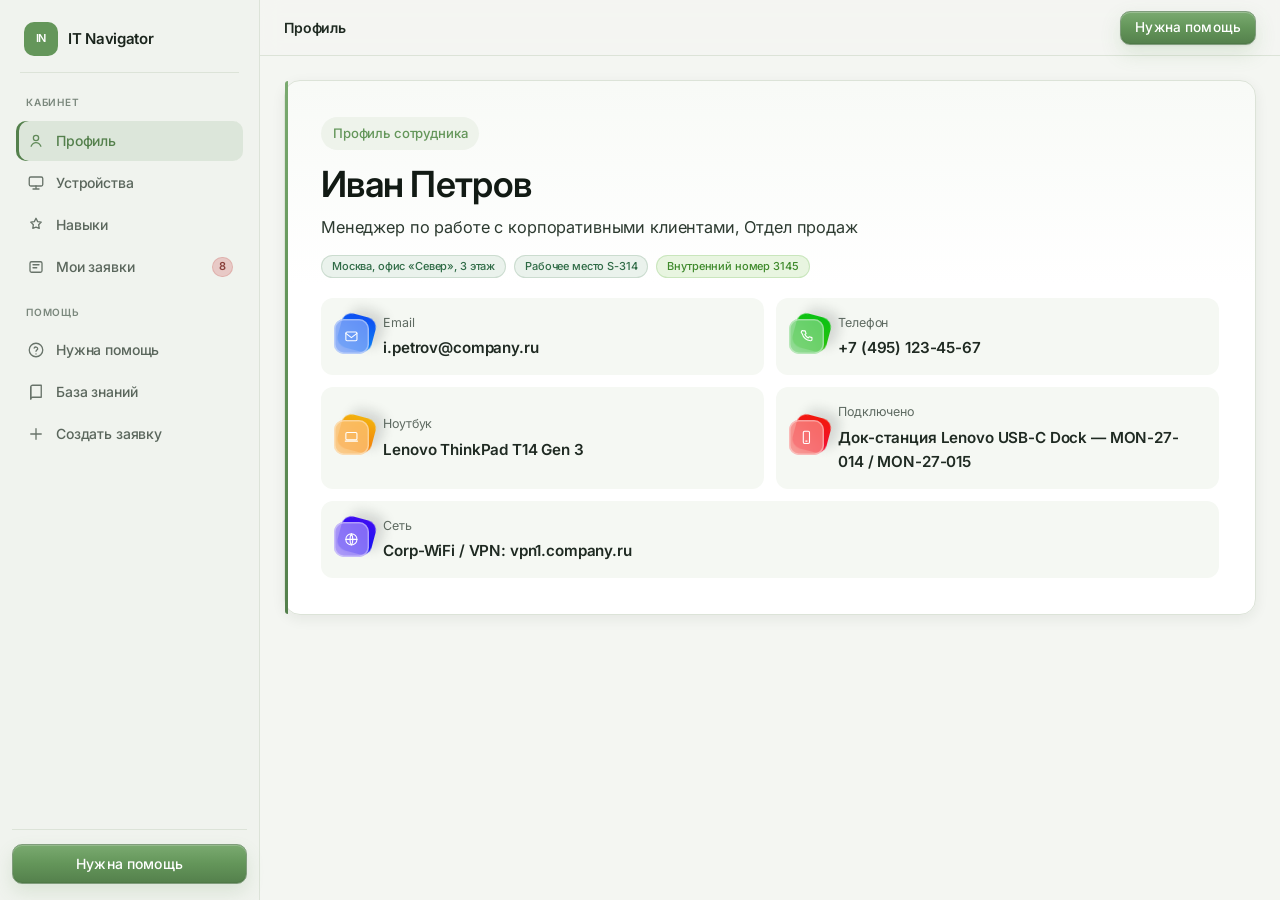
==== commit 17b92a94: "поправлены анимации" ====
--- a/index.html
+++ b/index.html
@@ -40,6 +40,7 @@
   <script src="js/diagnostics.js"></script>
   <script src="js/missions.js"></script>
   <script src="js/specular-button.js"></script>
+  <script src="js/magic-bento.js"></script>
   <script src="js/app.js"></script>
 </body>
 </html>
--- a/css/variables.css
+++ b/css/variables.css
@@ -1,64 +1,64 @@
 /* ================================================================
-   IT Navigator — helpdesk palette (без фиолетового)
+   IT Navigator — мягкая зелёная палитра (ненасыщенная)
    ================================================================ */
 :root {
   color-scheme: light;
 
-  --bg: #f4f6f9;
-  --bg-elevated: #eef2f6;
+  --bg: #f4f6f2;
+  --bg-elevated: #eef2eb;
   --surface: #ffffff;
-  --surface-soft: #f7f9fc;
-  --surface-accent: #e8f1ff;
-  --surface-teal: #e6f7f5;
+  --surface-soft: #f7f9f5;
+  --surface-accent: #eef7e8;
+  --surface-teal: #e8f4ec;
 
-  --text: #152033;
-  --text-body: #3d4a5c;
-  --text-muted: #5f6b7c;
-  --text-frost: #2b3648;
+  --text: #1f2a22;
+  --text-body: #3d4a40;
+  --text-muted: #5f6b62;
+  --text-frost: #2b362e;
   --text-inverse: #ffffff;
-  --text-placeholder: #8b96a8;
+  --text-placeholder: #8b968c;
 
-  --border: #d9e1ec;
-  --border-strong: #c5cedb;
-  --border-elevated: #d9e1ec;
-  --border-input: #b8c4d6;
+  --border: #dce3d8;
+  --border-strong: #c5d0c0;
+  --border-elevated: #dce3d8;
+  --border-input: #b8c4b6;
 
-  --primary: #3b6ef0;
-  --primary-hover: #2f5cd6;
-  --primary-soft: #eef3ff;
-  --accent: #0d9488;
-  --accent-strong: #0b7f75;
+  --primary: #64965a;
+  --primary-hover: #54804c;
+  --primary-soft: #eef3eb;
+  --accent: #5c8f5a;
+  --accent-strong: #4d7a4c;
   --cta-gradient: none;
 
-  --teal: #0d9488;
-  --teal-hover: #0b7f75;
-  --teal-soft: #e6f7f5;
-  --graphite: #152033;
+  --teal: #5a8f6a;
+  --teal-hover: #4a7a58;
+  --teal-soft: #eaf2ec;
+  --graphite: #1f2a22;
 
-  --success: #0f7a4c;
-  --success-soft: #e6f7ef;
+  --success: #4a8650;
+  --success-soft: #eaf3ea;
   --warning: #a35c00;
   --warning-soft: #fff4de;
   --danger: #b42318;
   --danger-soft: #fdecea;
-  --info: #3b6ef0;
-  --info-soft: #eef3ff;
+  --info: #64965a;
+  --info-soft: #eef3eb;
 
-  /* Sidebar */
-  --sidebar-bg: #152033;
-  --sidebar-text: #a8b4c7;
-  --sidebar-text-active: #ffffff;
-  --sidebar-hover: rgba(255, 255, 255, 0.06);
-  --sidebar-active-bg: rgba(59, 110, 240, 0.16);
-  --sidebar-active: #7aa0ff;
-  --sidebar-section: #6b7a90;
-  --sidebar-border: rgba(255, 255, 255, 0.08);
+  /* Sidebar — светлый, как в референсе */
+  --sidebar-bg: #f0f3ee;
+  --sidebar-text: #5a665c;
+  --sidebar-text-active: #1a241c;
+  --sidebar-hover: rgba(100, 150, 90, 0.1);
+  --sidebar-active-bg: rgba(100, 150, 90, 0.14);
+  --sidebar-active: #54804c;
+  --sidebar-section: #7a877c;
+  --sidebar-border: #dce3d8;
 
-  --shadow-subtle: 0 0 0 1px rgba(21, 32, 51, 0.06), 0 1px 3px rgba(21, 32, 51, 0.06);
-  --shadow-subtle-2: 0 0 0 1px rgba(21, 32, 51, 0.08);
-  --shadow-sm: 0 4px 14px rgba(21, 32, 51, 0.08);
-  --shadow-md: 0 12px 28px rgba(21, 32, 51, 0.1);
-  --shadow-lg: 0 20px 48px rgba(21, 32, 51, 0.12);
+  --shadow-subtle: 0 0 0 1px rgba(31, 42, 34, 0.06), 0 1px 3px rgba(31, 42, 34, 0.05);
+  --shadow-subtle-2: 0 0 0 1px rgba(31, 42, 34, 0.08);
+  --shadow-sm: 0 4px 14px rgba(31, 42, 34, 0.07);
+  --shadow-md: 0 12px 28px rgba(31, 42, 34, 0.09);
+  --shadow-lg: 0 20px 48px rgba(31, 42, 34, 0.11);
   --shadow-cta: none;
   --inset-rim: none;
   --inset-nav: none;
@@ -70,7 +70,7 @@
   --radius-pill: 9999px;
   --radius-cards: 12px;
   --radius-inputs: 10px;
-  --radius-buttons: 9999px;
+  --radius-buttons: 12px;
 
   --container: 1200px;
   --header-h: 56px;
@@ -102,15 +102,14 @@
   --tracking: -0.01em;
   --tracking-display: -0.02em;
 
-  /* legacy aliases from Sequence tokens (mapped away from violet) */
   --color-violet-pulse: var(--primary);
   --color-indigo-ink: var(--primary);
   --color-lavender-wash: var(--primary-soft);
-  --color-iris-glow: #bcd0ff;
+  --color-iris-glow: #c5e6b5;
   --color-ledger-green: var(--success);
   --color-paper-white: var(--surface);
   --color-bone: var(--surface-soft);
-  --color-fog: #eef2f6;
+  --color-fog: #eef2eb;
   --color-silver: var(--border-strong);
   --color-marble: var(--warning-soft);
   --color-graphite: var(--text);
--- a/css/components.css
+++ b/css/components.css
@@ -252,8 +252,9 @@
 .specular-button--sm,
 .button--small {
   font-size: 0.85rem;
-  min-height: 32px;
+  min-height: 34px;
   padding: 7px 14px;
+  overflow: hidden;
 }
 
 .specular-button--md {
@@ -263,76 +264,76 @@
 }
 
 .button--primary {
-  --sb-tint: #3b6ef0;
+  --sb-tint: #64965a;
   --sb-tint-opacity: 1;
   --sb-text-color: #ffffff;
   --sb-blur: 0px;
-  --sb-border: color-mix(in srgb, #244fc7 78%, #ffffff 22%);
+  --sb-border: color-mix(in srgb, #4a7344 70%, #ffffff 30%);
   color: var(--sb-text-color);
   border-color: var(--sb-border);
   background:
-    linear-gradient(180deg, #5a86f5 0%, #3b6ef0 46%, #2f5cd6 100%);
+    linear-gradient(180deg, #7aaa70 0%, #64965a 48%, #54804c 100%);
+  box-shadow:
+    inset 0 1px 0 rgba(255, 255, 255, 0.24),
+    inset 0 -1px 0 rgba(50, 80, 45, 0.16),
+    0 1px 2px rgba(31, 42, 34, 0.05),
+    0 8px 20px rgba(100, 150, 90, 0.18);
+  --ripple-color: rgba(255, 255, 255, 0.28);
+}
+
+.button--primary:hover {
+  border-color: color-mix(in srgb, #3f643a 68%, #ffffff 32%);
+  background:
+    linear-gradient(180deg, #82b178 0%, #5c8c53 48%, #4a7344 100%);
   box-shadow:
     inset 0 1px 0 rgba(255, 255, 255, 0.28),
-    inset 0 -1px 0 rgba(20, 48, 140, 0.22),
-    0 1px 2px rgba(21, 32, 51, 0.08),
-    0 8px 20px rgba(59, 110, 240, 0.26);
-  --ripple-color: rgba(255, 255, 255, 0.28);
-}
-
-.button--primary:hover {
-  border-color: color-mix(in srgb, #1e45b8 70%, #ffffff 30%);
-  background:
-    linear-gradient(180deg, #6590f7 0%, #3565e8 48%, #2a54c8 100%);
-  box-shadow:
-    inset 0 1px 0 rgba(255, 255, 255, 0.32),
-    inset 0 -1px 0 rgba(20, 48, 140, 0.2),
-    0 1px 2px rgba(21, 32, 51, 0.08),
-    0 12px 26px rgba(59, 110, 240, 0.32);
+    inset 0 -1px 0 rgba(50, 80, 45, 0.14),
+    0 1px 2px rgba(31, 42, 34, 0.05),
+    0 12px 26px rgba(100, 150, 90, 0.22);
 }
 
 .button--teal {
-  --sb-tint: #3b6ef0;
+  --sb-tint: #5a8f6a;
   --sb-tint-opacity: 1;
   --sb-text-color: #ffffff;
-  --sb-border: color-mix(in srgb, #244fc7 78%, #ffffff 22%);
+  --sb-border: color-mix(in srgb, #3f6b4c 70%, #ffffff 30%);
   color: var(--sb-text-color);
   border-color: var(--sb-border);
   background:
-    linear-gradient(180deg, #5a86f5 0%, #3b6ef0 46%, #2f5cd6 100%);
+    linear-gradient(180deg, #6fa37e 0%, #5a8f6a 48%, #4a7a58 100%);
   box-shadow:
-    inset 0 1px 0 rgba(255, 255, 255, 0.28),
-    inset 0 -1px 0 rgba(20, 48, 140, 0.22),
-    0 1px 2px rgba(21, 32, 51, 0.08),
-    0 8px 20px rgba(59, 110, 240, 0.26);
+    inset 0 1px 0 rgba(255, 255, 255, 0.24),
+    inset 0 -1px 0 rgba(40, 70, 50, 0.16),
+    0 1px 2px rgba(31, 42, 34, 0.05),
+    0 8px 20px rgba(90, 143, 106, 0.18);
   --ripple-color: rgba(255, 255, 255, 0.28);
 }
 
 .button--teal:hover {
-  border-color: color-mix(in srgb, #1e45b8 70%, #ffffff 30%);
+  border-color: color-mix(in srgb, #355a42 68%, #ffffff 32%);
   background:
-    linear-gradient(180deg, #6590f7 0%, #3565e8 48%, #2a54c8 100%);
+    linear-gradient(180deg, #78ab86 0%, #528466 48%, #406a4e 100%);
 }
 
 .button--secondary {
   --sb-tint: #ffffff;
   --sb-tint-opacity: 1;
-  --sb-text-color: #152033;
+  --sb-text-color: #1f2a22;
   --sb-blur: 0px;
   --sb-border: var(--border-strong);
   color: var(--sb-text-color);
   border-color: var(--sb-border);
-  background: linear-gradient(180deg, #ffffff 0%, #f7f9fc 100%);
+  background: linear-gradient(180deg, #ffffff 0%, #f7f9f5 100%);
   box-shadow:
     inset 0 1px 0 rgba(255, 255, 255, 0.9),
-    0 1px 2px rgba(21, 32, 51, 0.04),
-    0 6px 16px rgba(21, 32, 51, 0.06);
+    0 1px 2px rgba(31, 42, 34, 0.04),
+    0 6px 16px rgba(31, 42, 34, 0.05);
   --ripple-color: color-mix(in srgb, var(--primary) 16%, transparent);
 }
 
 .button--secondary:hover {
   border-color: color-mix(in srgb, var(--primary) 35%, var(--border-strong));
-  background: linear-gradient(180deg, #ffffff 0%, #eef3ff 100%);
+  background: linear-gradient(180deg, #ffffff 0%, #eef7e8 100%);
 }
 
 .button--ghost {
@@ -357,31 +358,53 @@
 }
 
 .button--danger {
-  --sb-tint: #fdecea;
+  --sb-tint: #f7e9e8;
   --sb-tint-opacity: 1;
-  --sb-text-color: #b42318;
-  --sb-border: color-mix(in srgb, var(--danger) 22%, var(--border));
+  --sb-text-color: #9f2f28;
+  --sb-border: color-mix(in srgb, #c45b54 28%, var(--border));
   color: var(--sb-text-color);
-  border-color: var(--sb-border);
-  background: linear-gradient(180deg, #fff5f4 0%, #fdecea 100%);
+  border: 1px solid var(--sb-border);
+  border-radius: var(--sb-radius, 10px);
+  background: linear-gradient(180deg, #fff8f7 0%, #f7e9e8 100%);
   box-shadow:
-    inset 0 1px 0 rgba(255, 255, 255, 0.7),
-    0 1px 2px rgba(21, 32, 51, 0.04);
-  --ripple-color: color-mix(in srgb, var(--danger) 24%, transparent);
+    inset 0 1px 0 rgba(255, 255, 255, 0.85),
+    0 1px 2px rgba(31, 42, 34, 0.04);
+  --ripple-color: color-mix(in srgb, var(--danger) 20%, transparent);
+}
+
+.button--danger:hover {
+  border-color: color-mix(in srgb, #c45b54 40%, var(--border));
+  background: linear-gradient(180deg, #fff5f4 0%, #f3e0de 100%);
 }
 
 .button--success {
-  --sb-tint: #e6f7ef;
+  --sb-tint: #e8f3e6;
   --sb-tint-opacity: 1;
-  --sb-text-color: #0f7a4c;
-  --sb-border: color-mix(in srgb, var(--success) 22%, var(--border));
+  --sb-text-color: #2f6b38;
+  --sb-border: color-mix(in srgb, #5eb03e 28%, var(--border));
   color: var(--sb-text-color);
-  border-color: var(--sb-border);
-  background: linear-gradient(180deg, #f3fbf7 0%, #e6f7ef 100%);
+  border: 1px solid var(--sb-border);
+  border-radius: var(--sb-radius, 10px);
+  background: linear-gradient(180deg, #f5faf3 0%, #e8f3e6 100%);
   box-shadow:
-    inset 0 1px 0 rgba(255, 255, 255, 0.7),
-    0 1px 2px rgba(21, 32, 51, 0.04);
-  --ripple-color: color-mix(in srgb, var(--success) 22%, transparent);
+    inset 0 1px 0 rgba(255, 255, 255, 0.85),
+    0 1px 2px rgba(31, 42, 34, 0.04);
+  --ripple-color: color-mix(in srgb, var(--success) 20%, transparent);
+}
+
+.button--success:hover {
+  border-color: color-mix(in srgb, #5eb03e 40%, var(--border));
+  background: linear-gradient(180deg, #f2f9ef 0%, #dfeede 100%);
+}
+
+.rating-row .button,
+.cta-strip-actions .button {
+  overflow: hidden;
+}
+
+.rating-row .button--success,
+.rating-row .button--danger {
+  white-space: nowrap;
 }
 
 .button--block { width: 100%; }
@@ -389,9 +412,9 @@
 .app-sidebar__cta .button--primary,
 .app-sidebar__cta .button--teal {
   box-shadow:
-    inset 0 1px 0 rgba(255, 255, 255, 0.22),
-    inset 0 -1px 0 rgba(20, 48, 140, 0.18),
-    0 8px 18px rgba(59, 110, 240, 0.22);
+    inset 0 1px 0 rgba(255, 255, 255, 0.2),
+    inset 0 -1px 0 rgba(50, 80, 45, 0.14),
+    0 8px 18px rgba(100, 150, 90, 0.16);
 }
 
 /* --- Cards --- */
@@ -430,14 +453,14 @@
 
 .badge--new,
 .badge--accepted {
-  color: var(--info);
-  background: var(--info-soft);
-  border-color: color-mix(in srgb, var(--info) 22%, transparent);
+  color: #3f8a2c;
+  background: #e8f5e0;
+  border-color: color-mix(in srgb, #5eb03e 22%, transparent);
 }
 .badge--assigned {
-  color: var(--primary);
-  background: var(--primary-soft);
-  border-color: color-mix(in srgb, var(--primary) 22%, transparent);
+  color: #2f6b46;
+  background: #e0f0e6;
+  border-color: color-mix(in srgb, #4f9a6a 22%, transparent);
 }
 .badge--progress,
 .badge--diagnostics {
@@ -446,9 +469,9 @@
   border-color: color-mix(in srgb, var(--warning) 22%, transparent);
 }
 .badge--waiting {
-  color: #854d0e;
-  background: #fef3c7;
-  border-color: color-mix(in srgb, #ca8a04 28%, transparent);
+  color: #6b4f8f;
+  background: #f3eef8;
+  border-color: color-mix(in srgb, #8b6bb5 28%, transparent);
 }
 .badge--resolved,
 .badge--done {
@@ -457,9 +480,9 @@
   border-color: color-mix(in srgb, var(--success) 22%, transparent);
 }
 .badge--low {
-  color: var(--info);
-  background: var(--info-soft);
-  border-color: color-mix(in srgb, var(--info) 18%, transparent);
+  color: #3f8a2c;
+  background: #e8f5e0;
+  border-color: color-mix(in srgb, #5eb03e 18%, transparent);
 }
 .badge--medium {
   color: var(--warning);
@@ -477,7 +500,7 @@
   border-color: color-mix(in srgb, var(--danger) 22%, transparent);
 }
 .badge--teal {
-  color: var(--teal);
+  color: #2f6b46;
   background: var(--teal-soft);
   border-color: color-mix(in srgb, var(--teal) 22%, transparent);
 }
@@ -783,9 +806,484 @@
   margin-bottom: 16px;
 }
 
-.table-wrap { overflow-x: auto; }
-
-table {
+.table-wrap {
+  overflow-x: auto;
+  -webkit-overflow-scrolling: touch;
+  width: 100%;
+  max-width: 100%;
+}
+
+.tickets-table {
+  width: 100%;
+  max-width: 100%;
+  min-width: 0;
+  border-collapse: separate;
+  border-spacing: 0;
+  background: var(--surface);
+  border: 1px solid var(--border);
+  border-radius: var(--radius-md);
+  overflow: hidden;
+}
+
+.tickets-table th,
+.tickets-table td {
+  padding: 14px 16px;
+  text-align: left;
+  vertical-align: middle;
+  border-bottom: 1px solid var(--border);
+}
+
+.tickets-table th {
+  font-size: 12px;
+  font-weight: 600;
+  letter-spacing: 0.02em;
+  text-transform: uppercase;
+  color: var(--text-muted);
+  background: var(--surface-soft);
+  white-space: nowrap;
+}
+
+.tickets-table tbody tr {
+  cursor: pointer;
+  transition: background 140ms ease;
+}
+
+.tickets-table tbody tr:hover {
+  background: color-mix(in srgb, var(--primary-soft) 45%, var(--surface));
+}
+
+.tickets-table tbody tr:last-child td {
+  border-bottom: none;
+}
+
+.tickets-table tbody tr.is-overdue .ticket-date--due,
+.ticket-date--overdue {
+  color: #9f2f28;
+  font-weight: 600;
+}
+
+.ticket-date--updated {
+  color: var(--text-body);
+  font-weight: 400;
+}
+
+.ticket-due-stack {
+  display: flex;
+  flex-direction: column;
+  align-items: flex-start;
+  gap: 6px;
+  min-width: 0;
+}
+
+.ticket-overdue-mark {
+  display: inline-flex;
+  align-items: center;
+  margin: 0;
+  padding: 2px 8px;
+  border-radius: 999px;
+  background: #f3e0de;
+  color: #8a3f3a;
+  font-size: 11px;
+  font-weight: 600;
+  line-height: 1.2;
+  white-space: nowrap;
+}
+
+.tickets-row--accepted {
+  box-shadow: inset 3px 0 0 #64965a;
+}
+
+.tickets-row--assigned {
+  box-shadow: inset 3px 0 0 #5a8f6a;
+}
+
+.tickets-row--diagnostics {
+  box-shadow: inset 3px 0 0 var(--warning);
+}
+
+.tickets-row--waiting {
+  box-shadow: inset 3px 0 0 #8b6bb5;
+}
+
+.tickets-row--resolved {
+  box-shadow: inset 3px 0 0 var(--success);
+}
+
+.ticket-id-pill {
+  display: inline-flex;
+  align-items: center;
+  padding: 4px 10px;
+  border-radius: 8px;
+  font-family: var(--font-mono);
+  font-size: 12px;
+  font-weight: 600;
+  text-decoration: none;
+  white-space: nowrap;
+}
+
+.ticket-id-pill--accepted {
+  color: #3f8a2c;
+  background: #e8f5e0;
+}
+
+.ticket-id-pill--assigned {
+  color: #2f6b46;
+  background: #e0f0e6;
+}
+
+.ticket-id-pill--diagnostics {
+  color: #8a5200;
+  background: #fff4de;
+}
+
+.ticket-id-pill--waiting {
+  color: #6b4f8f;
+  background: #f3eef8;
+}
+
+.ticket-id-pill--resolved {
+  color: #2f6b38;
+  background: #e6f5e8;
+}
+
+.ticket-title-cell {
+  display: grid;
+  gap: 4px;
+  min-width: 0;
+}
+
+.ticket-title-cell strong {
+  font-size: 14px;
+  font-weight: 600;
+  color: var(--text);
+  word-break: break-word;
+}
+
+.ticket-title-cell span {
+  font-size: 12px;
+  color: var(--text-muted);
+}
+
+.ticket-date {
+  font-size: 13px;
+  color: var(--text-body);
+  line-height: 1.35;
+  white-space: normal;
+}
+
+.tickets-animated-list {
+  position: relative;
+  width: 100%;
+}
+
+.tickets-mobile {
+  display: none;
+}
+
+.tickets-scroll-list {
+  max-height: min(70vh, 640px);
+  overflow-y: auto;
+  padding: 16px;
+  scrollbar-width: thin;
+  scrollbar-color: color-mix(in srgb, var(--primary) 35%, var(--border-strong)) transparent;
+}
+
+.tickets-scroll-list:focus-visible {
+  outline: 2px solid color-mix(in srgb, var(--primary) 45%, transparent);
+  outline-offset: 2px;
+  border-radius: var(--radius-md);
+}
+
+.tickets-scroll-list::-webkit-scrollbar {
+  width: 8px;
+}
+
+.tickets-scroll-list::-webkit-scrollbar-track {
+  background: transparent;
+}
+
+.tickets-scroll-list::-webkit-scrollbar-thumb {
+  background: color-mix(in srgb, var(--primary) 30%, var(--border-strong));
+  border-radius: 4px;
+}
+
+.tickets-list-gradient {
+  position: absolute;
+  left: 0;
+  right: 0;
+  pointer-events: none;
+  transition: opacity 0.3s ease;
+  z-index: 2;
+}
+
+.tickets-list-gradient--top {
+  top: 0;
+  height: 50px;
+  opacity: 0;
+  background: linear-gradient(to bottom, var(--bg), transparent);
+}
+
+.tickets-list-gradient--bottom {
+  bottom: 0;
+  height: 100px;
+  opacity: 1;
+  background: linear-gradient(to top, var(--bg), transparent);
+}
+
+/* AnimatedList: scale 0.7 ↔ 1, opacity, 0.2s, reverse on leave */
+.animated-list-item {
+  opacity: 0;
+  transform: scale(0.7);
+  transform-origin: center center;
+  transition:
+    opacity 0.2s ease,
+    transform 0.2s ease,
+    background 0.15s ease,
+    box-shadow 0.15s ease;
+  will-change: opacity, transform;
+  margin-bottom: 1rem;
+  cursor: pointer;
+}
+
+.animated-list-item:last-child {
+  margin-bottom: 0;
+}
+
+.animated-list-item.is-inview {
+  opacity: 1;
+  transform: scale(1);
+}
+
+.tickets-grid-table {
+  width: 100%;
+  min-width: 1120px;
+}
+
+.tickets-desktop {
+  overflow-x: auto;
+  -webkit-overflow-scrolling: touch;
+}
+
+.tickets-grid-table__head,
+.tickets-grid-table__row {
+  display: grid;
+  align-items: center;
+  column-gap: 16px;
+  row-gap: 8px;
+  padding: 14px 16px 14px 18px;
+}
+
+.tickets-grid-table--user .tickets-grid-table__head,
+.tickets-grid-table--user .tickets-grid-table__row {
+  grid-template-columns:
+    9.75rem
+    minmax(12rem, 1.45fr)
+    12rem
+    7.25rem
+    minmax(8rem, 0.9fr)
+    minmax(9.75rem, 1fr)
+    minmax(9rem, 0.9fr);
+}
+
+.tickets-grid-table--admin .tickets-grid-table__head,
+.tickets-grid-table--admin .tickets-grid-table__row {
+  grid-template-columns:
+    9.75rem
+    minmax(12rem, 1.45fr)
+    12rem
+    7.25rem
+    minmax(8rem, 0.9fr)
+    minmax(9.75rem, 1fr)
+    6.5rem;
+}
+
+.tickets-grid-table__head {
+  position: sticky;
+  top: 0;
+  z-index: 1;
+  margin-bottom: 0.75rem;
+  border: 1px solid var(--border);
+  border-radius: var(--radius-md);
+  background: var(--surface-soft);
+}
+
+.tickets-grid-table__cell--head {
+  font-size: 12px;
+  font-weight: 600;
+  letter-spacing: 0.02em;
+  text-transform: uppercase;
+  color: var(--text-muted);
+  white-space: nowrap;
+}
+
+.tickets-grid-table__row {
+  border: 1px solid var(--border);
+  border-radius: 8px;
+  background: var(--surface);
+}
+
+.tickets-grid-table__row:hover,
+.tickets-grid-table__row.is-selected,
+.ticket-card.animated-list-item.is-selected {
+  background: color-mix(in srgb, var(--primary-soft) 70%, var(--surface));
+}
+
+.tickets-grid-table__cell {
+  min-width: 0;
+  font-size: 14px;
+  color: var(--text-body);
+  overflow: hidden;
+}
+
+.tickets-grid-table__cell .badge {
+  max-width: 100%;
+  overflow: hidden;
+  text-overflow: ellipsis;
+}
+
+.tickets-grid-table__cell--due {
+  overflow: visible;
+}
+
+@media (prefers-reduced-motion: reduce) {
+  .animated-list-item {
+    opacity: 1;
+    transform: none;
+    transition: none;
+    will-change: auto;
+  }
+}
+
+@media (max-width: 900px) {
+  .tickets-desktop {
+    display: none !important;
+  }
+
+  .tickets-mobile {
+    display: flex;
+    flex-direction: column;
+    gap: 0;
+    padding-bottom: 4px;
+  }
+
+  .tickets-mobile .animated-list-item {
+    transform-origin: center top;
+  }
+
+  .ticket-card {
+    display: grid;
+    gap: 10px;
+    padding: 14px 14px 14px 16px;
+    border: 1px solid color-mix(in srgb, var(--primary) 18%, var(--border));
+    border-radius: 8px;
+    background: color-mix(in srgb, var(--surface) 94%, var(--primary-soft));
+    box-shadow: none;
+    text-decoration: none;
+    color: inherit;
+    cursor: pointer;
+    overflow: visible;
+    transition:
+      border-color 140ms ease,
+      background 140ms ease,
+      opacity 0.2s ease,
+      transform 0.2s ease;
+  }
+
+  .ticket-card:hover,
+  .ticket-card:focus-visible {
+    border-color: color-mix(in srgb, var(--primary) 35%, var(--border));
+    background: color-mix(in srgb, var(--surface) 86%, var(--primary-soft));
+    outline: none;
+    box-shadow: none;
+  }
+
+  .ticket-card--accepted {
+    box-shadow: inset 3px 0 0 #64965a;
+  }
+
+  .ticket-card--assigned {
+    box-shadow: inset 3px 0 0 #5a8f6a;
+  }
+
+  .ticket-card--diagnostics {
+    box-shadow: inset 3px 0 0 var(--warning);
+  }
+
+  .ticket-card--waiting {
+    box-shadow: inset 3px 0 0 #8b6bb5;
+  }
+
+  .ticket-card--resolved {
+    box-shadow: inset 3px 0 0 var(--success);
+  }
+
+  .ticket-card__top {
+    display: flex;
+    flex-wrap: wrap;
+    align-items: center;
+    justify-content: space-between;
+    gap: 8px;
+  }
+
+  .ticket-card__title {
+    margin: 0;
+    font-size: 15px;
+    font-weight: 600;
+    color: var(--text);
+    line-height: 1.35;
+    word-break: break-word;
+  }
+
+  .ticket-card__meta {
+    display: grid;
+    gap: 8px;
+  }
+
+  .ticket-card__row {
+    display: grid;
+    grid-template-columns: 96px minmax(0, 1fr);
+    gap: 10px;
+    align-items: start;
+    font-size: 13px;
+  }
+
+  .ticket-card__label {
+    color: var(--text-muted);
+    font-size: 12px;
+    font-weight: 600;
+    padding-top: 2px;
+  }
+
+  .ticket-card__value {
+    color: var(--text-body);
+    min-width: 0;
+    word-break: break-word;
+  }
+
+  .ticket-card__value .badge {
+    max-width: 100%;
+  }
+
+  .ticket-card .ticket-due-stack {
+    gap: 6px;
+  }
+
+  .ticket-card .ticket-date {
+    white-space: normal;
+  }
+}
+
+@media (max-width: 900px) and (prefers-reduced-motion: no-preference) {
+  .tickets-mobile .animated-list-item {
+    transform: scale(0.85);
+  }
+
+  .tickets-mobile .animated-list-item.is-inview {
+    transform: scale(1);
+  }
+}
+
+table:not(.tickets-table) {
   width: 100%;
   border-collapse: collapse;
   min-width: 760px;
@@ -812,8 +1310,8 @@
   color: var(--text-body);
 }
 
-tbody tr:nth-child(even) { background: var(--color-fog); }
-tbody tr:hover { background: var(--color-lavender-wash); }
+table:not(.tickets-table) tbody tr:nth-child(even) { background: var(--color-fog); }
+table:not(.tickets-table) tbody tr:hover { background: var(--color-lavender-wash); }
 
 .ticket-id {
   font-family: var(--font-mono);
@@ -1059,6 +1557,7 @@
 .app-sidebar__link.is-active {
   background: var(--sidebar-active-bg);
   color: var(--sidebar-active);
+  box-shadow: inset 3px 0 0 var(--sidebar-active);
 }
 
 .app-sidebar__icon {
@@ -1093,11 +1592,12 @@
   height: 20px;
   padding: 0 6px;
   border-radius: 999px;
-  background: var(--danger);
-  color: #fff;
+  background: #e8c9c6;
+  color: #8a3f3a;
   font-size: 11px;
-  font-weight: 700;
+  font-weight: 600;
   line-height: 1;
+  border: 1px solid color-mix(in srgb, #c45b54 22%, transparent);
 }
 
 .app-sidebar__badge--warn {
@@ -1503,3 +2003,113 @@
     padding: 1.1rem 0.75rem 1rem;
   }
 }
+
+/* MagicBento — interactive tiles (no outer glow) */
+.magic-bento-card {
+  position: relative;
+  isolation: isolate;
+  --glow-x: 50%;
+  --glow-y: 50%;
+  --glow-intensity: 0;
+  --glow-radius: 260px;
+  --glow-color: 100, 150, 90;
+  transform-style: preserve-3d;
+  will-change: transform;
+}
+
+.magic-bento-card.category-tile,
+.magic-bento-card.skill-tile,
+.magic-bento-card.ticket-card {
+  background: color-mix(in srgb, var(--surface) 92%, var(--primary-soft));
+  border-color: color-mix(in srgb, var(--primary) 22%, var(--border));
+  box-shadow: none;
+}
+
+.magic-bento-card.category-tile:hover,
+.magic-bento-card.skill-tile:hover,
+.magic-bento-card.ticket-card:hover {
+  border-color: color-mix(in srgb, var(--primary) 42%, var(--border));
+  background: color-mix(in srgb, var(--surface) 82%, var(--primary-soft));
+  box-shadow: none;
+}
+
+.magic-bento-card.ticket-feed-item {
+  box-shadow: none;
+}
+
+.magic-bento-card.skill-tile {
+  overflow: visible;
+}
+
+.magic-bento-card.category-tile,
+.magic-bento-card.ticket-card {
+  overflow: hidden;
+}
+
+.magic-bento-card--border-glow::after {
+  content: "";
+  position: absolute;
+  inset: 0;
+  padding: 1.5px;
+  border-radius: inherit;
+  background: radial-gradient(
+    var(--glow-radius) circle at var(--glow-x) var(--glow-y),
+    rgba(var(--glow-color), calc(var(--glow-intensity) * 0.85)) 0%,
+    rgba(var(--glow-color), calc(var(--glow-intensity) * 0.35)) 28%,
+    transparent 58%
+  );
+  -webkit-mask:
+    linear-gradient(#fff 0 0) content-box,
+    linear-gradient(#fff 0 0);
+  -webkit-mask-composite: xor;
+  mask:
+    linear-gradient(#fff 0 0) content-box,
+    linear-gradient(#fff 0 0);
+  mask-composite: exclude;
+  pointer-events: none;
+  z-index: 2;
+  opacity: 1;
+  transition: opacity 0.25s ease;
+}
+
+.magic-bento-ripple {
+  position: absolute;
+  border-radius: 50%;
+  pointer-events: none;
+  z-index: 3;
+  background: radial-gradient(
+    circle,
+    rgba(var(--glow-color), 0.22) 0%,
+    rgba(var(--glow-color), 0.08) 40%,
+    transparent 70%
+  );
+  box-shadow: none;
+  filter: none;
+  animation: magic-bento-ripple 0.7s ease-out forwards;
+}
+
+@keyframes magic-bento-ripple {
+  from {
+    transform: scale(0);
+    opacity: 1;
+  }
+  to {
+    transform: scale(1);
+    opacity: 0;
+  }
+}
+
+@media (max-width: 768px), (prefers-reduced-motion: reduce) {
+  .magic-bento-card {
+    will-change: auto;
+    transform: none !important;
+  }
+
+  .magic-bento-card--border-glow::after {
+    display: none;
+  }
+
+  .magic-bento-ripple {
+    display: none;
+  }
+}
--- a/css/pages.css
+++ b/css/pages.css
@@ -20,14 +20,20 @@
   position: relative;
   padding: clamp(22px, 4vw, 36px);
   overflow: visible;
+  background:
+    linear-gradient(180deg, color-mix(in srgb, var(--primary-soft) 42%, var(--surface)) 0%, var(--surface) 38%);
+  border: 1px solid var(--border);
+  border-radius: var(--radius-lg);
+  box-shadow: var(--shadow-sm);
 }
 
 .employee-profile-card::before {
   content: "";
   position: absolute;
   inset: 0 auto 0 0;
-  width: 2px;
-  background: var(--primary);
+  width: 3px;
+  border-radius: var(--radius-lg) 0 0 var(--radius-lg);
+  background: linear-gradient(180deg, #7aaa70, var(--primary) 40%, #54804c);
 }
 
 .employee-profile-card h1 {
@@ -37,11 +43,12 @@
   font-weight: 600;
   letter-spacing: -0.02em;
   line-height: 1.15;
+  color: #121a14;
 }
 
 .employee-profile-card .lead {
   margin-top: 10px;
-  color: var(--text-muted);
+  color: #2c3a30;
   font-size: 1.02rem;
 }
 
@@ -269,11 +276,12 @@
   gap: 6px;
   padding: 14px 16px 14px 18px;
   border-radius: 0 var(--radius-md) var(--radius-md) 0;
-  background: var(--surface);
-  border: 1px solid var(--border);
+  background: color-mix(in srgb, var(--surface) 94%, var(--primary-soft));
+  border: 1px solid color-mix(in srgb, var(--primary) 18%, var(--border));
   border-left: 4px solid var(--border-strong);
   box-shadow: none;
-  transition: transform var(--transition), border-color var(--transition);
+  overflow: hidden;
+  transition: transform var(--transition), border-color var(--transition), background var(--transition);
 }
 
 .ticket-feed-item:hover {
@@ -281,13 +289,13 @@
 }
 
 .ticket-feed-item--accepted {
-  border-left-color: var(--info);
-  background: linear-gradient(90deg, var(--info-soft), var(--surface) 32%);
+  border-left-color: #64965a;
+  background: linear-gradient(90deg, #eef3eb, var(--surface) 32%);
 }
 
 .ticket-feed-item--assigned {
-  border-left-color: var(--primary);
-  background: linear-gradient(90deg, var(--primary-soft), var(--surface) 32%);
+  border-left-color: #5a8f6a;
+  background: linear-gradient(90deg, #eaf2ec, var(--surface) 32%);
 }
 
 .ticket-feed-item--diagnostics {
@@ -296,8 +304,8 @@
 }
 
 .ticket-feed-item--waiting {
-  border-left-color: #ca8a04;
-  background: linear-gradient(90deg, #fef3c7, var(--surface) 32%);
+  border-left-color: #8b6bb5;
+  background: linear-gradient(90deg, #f3eef8, var(--surface) 32%);
 }
 
 .ticket-feed-item--resolved {
@@ -500,16 +508,24 @@
   padding: 18px;
   text-align: left;
   border-radius: var(--radius-md);
-  border: 1px solid var(--border);
-  background: var(--surface);
+  border: 1px solid color-mix(in srgb, var(--primary) 18%, var(--border));
+  background: color-mix(in srgb, var(--surface) 94%, var(--primary-soft));
   box-shadow: none;
   color: var(--text);
-  transition: transform var(--transition), border-color var(--transition), box-shadow var(--transition);
+  transition: border-color var(--transition), background var(--transition);
 }
 
 .category-tile:hover {
   border-color: color-mix(in srgb, var(--primary) 40%, var(--border));
+  background: color-mix(in srgb, var(--surface) 86%, var(--primary-soft));
   box-shadow: none;
+}
+
+.category-tile:focus-visible,
+.category-tile.is-active {
+  border-color: color-mix(in srgb, var(--primary) 45%, var(--border));
+  background: color-mix(in srgb, var(--primary-soft) 70%, var(--surface));
+  box-shadow: 0 0 0 3px color-mix(in srgb, var(--primary) 18%, transparent);
 }
 
 .category-tile--wide {
@@ -783,6 +799,7 @@
   background:
     radial-gradient(circle at 0% 50%, color-mix(in srgb, var(--primary) 14%, transparent), transparent 42%),
     var(--surface);
+  overflow: hidden;
 }
 
 .cta-strip h2 {
@@ -799,6 +816,11 @@
   flex-wrap: wrap;
   gap: 10px;
   flex-shrink: 0;
+  align-items: center;
+}
+
+.cta-strip-actions .button {
+  overflow: hidden;
 }
 
 /* Skills page: compact horizontal rows + detail below */
@@ -811,17 +833,18 @@
   padding: 14px 16px;
   text-align: left;
   border-radius: var(--radius-cards);
-  border: 1px solid var(--border);
-  background: var(--surface);
+  border: 1px solid color-mix(in srgb, var(--primary) 18%, var(--border));
+  background: color-mix(in srgb, var(--surface) 94%, var(--primary-soft));
   color: var(--text);
   overflow: visible;
-  transition: border-color var(--transition), background var(--transition), box-shadow var(--transition);
+  transition: border-color var(--transition), background var(--transition);
 }
 
 .skill-tile:hover,
 .skill-tile.is-selected {
   border-color: color-mix(in srgb, var(--primary) 35%, var(--border));
-  box-shadow: var(--shadow-subtle-2);
+  background: color-mix(in srgb, var(--surface) 86%, var(--primary-soft));
+  box-shadow: none;
 }
 
 .skill-tile.is-selected {
@@ -1375,8 +1398,10 @@
 
 .rating-row {
   display: flex;
+  flex-wrap: wrap;
   gap: 8px;
-  margin-top: 12px;
+  margin-top: 14px;
+  align-items: center;
 }
 
 .detail-grid {
@@ -1480,6 +1505,13 @@
   .ticket-detail-layout,
   .filter-bar {
     grid-template-columns: 1fr;
+  }
+
+  .ticket-table-block,
+  .ticket-feed-block {
+    min-width: 0;
+    max-width: 100%;
+    overflow: visible;
   }
 
   .category-tile--wide {
